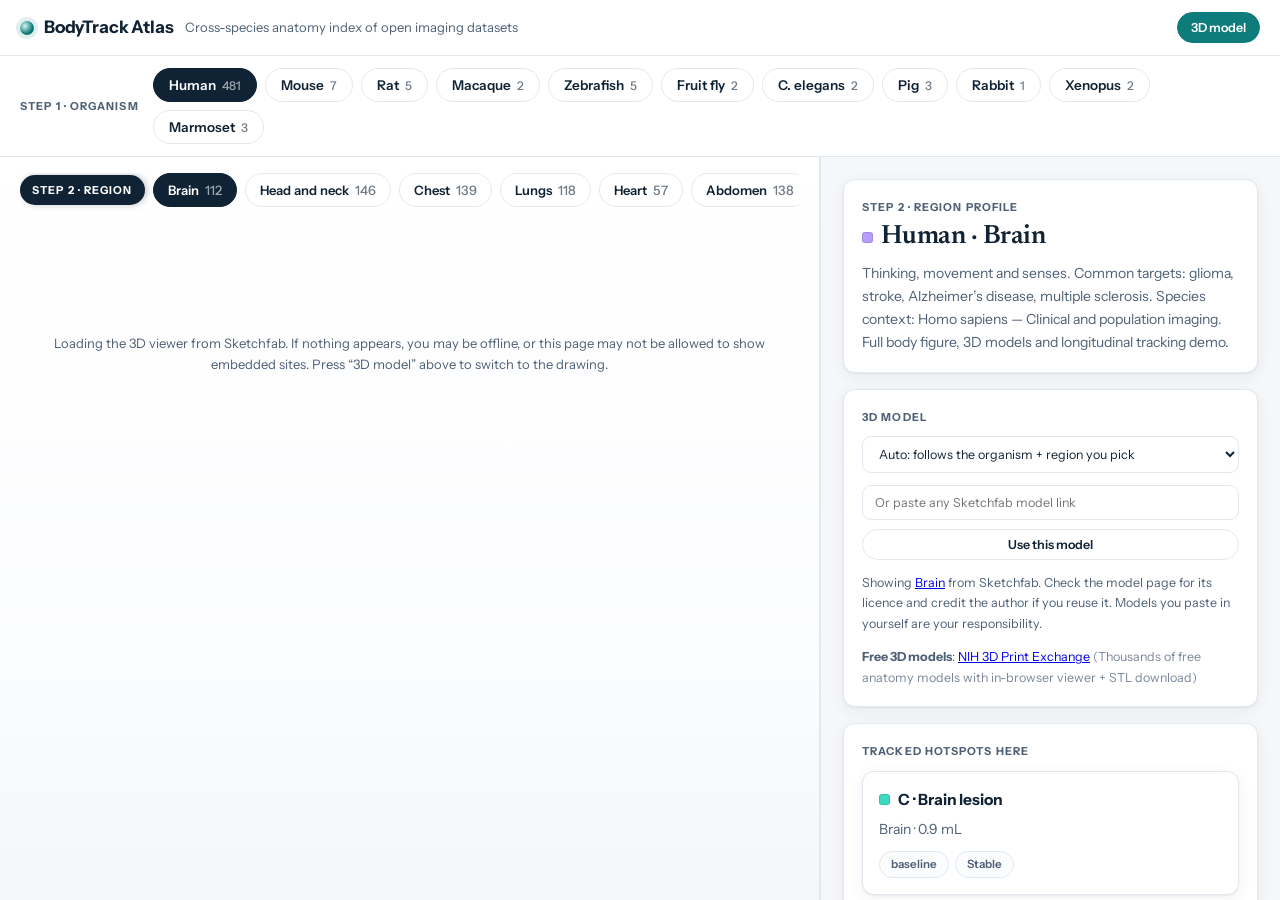
==== atlas.html @ eb25730d "All organisms+parts push: rabbit + xenopus (11 species), dedicated Skin region with 6 retagged sets" ====
<!DOCTYPE html>
<html lang="en">
<head>
<meta charset="utf-8">
<meta name="viewport" content="width=device-width, initial-scale=1, viewport-fit=cover">
<title>BodyTrack Atlas — Cross-species anatomy-linked index of open imaging datasets</title>
<link rel="preconnect" href="https://fonts.googleapis.com">
<link rel="preconnect" href="https://fonts.gstatic.com" crossorigin>
<link href="https://fonts.googleapis.com/css2?family=Instrument+Sans:wght@400;500;600;700&family=Newsreader:opsz,wght@6..72,500;6..72,600&display=swap" rel="stylesheet">
<style>
:root{--bg:#f6f7f9;--panel:#ffffff;--panel-2:#fbfcfe;--ink:#102334;--muted:#4d6076;--line:#e2e8f0;--line-soft:#eef2f7;--a:#0e7c7b;--a-dark:#0a5e5d;--amb:#b45309;--amb-bg:#fef3e6;--glass:rgba(255,255,255,.94);--shadow:0 1px 2px rgba(16,35,52,.06),0 4px 16px rgba(16,35,52,.06);--radius:12px;color-scheme:light;box-sizing:border-box}
*{box-sizing:border-box}html,body{height:100%}
body{margin:0;background:var(--bg);color:var(--ink);font:400 15px/1.65 "Instrument Sans",system-ui,-apple-system,sans-serif;-webkit-font-smoothing:antialiased;padding-top:env(safe-area-inset-top,0px);padding-bottom:env(safe-area-inset-bottom,0px)}
.app{height:100%;display:grid;grid-template-columns:minmax(0,1fr) 460px;grid-template-rows:auto auto minmax(0,1fr);grid-template-areas:"bar bar" "org org" "stage side"}
.orgbar{grid-area:org;display:flex;gap:14px;align-items:center;padding:12px 20px;background:var(--panel);border-bottom:1px solid var(--line);overflow-x:auto}
.orgLab{font-size:11px;font-weight:700;letter-spacing:.1em;text-transform:uppercase;color:var(--muted);white-space:nowrap}
.orgBtns{display:flex;gap:8px;flex-wrap:wrap}
.orgBtns button{font-size:13.5px;padding:8px 15px}
.orgBtns button i{font-style:normal;opacity:.6;margin-left:6px;font-weight:500;font-size:12px}
.orgBtns button[aria-pressed="true"]{background:#102334;color:#fff;border-color:#102334}
.bar{grid-area:bar;display:flex;align-items:center;gap:12px;padding:12px 20px;border-bottom:1px solid var(--line);background:var(--panel)}
.logo{display:flex;align-items:center;gap:10px;font-weight:700;font-size:1.08rem;letter-spacing:-.01em}
.orb{width:14px;height:14px;border-radius:50%;background:radial-gradient(circle at 35% 35%,#d8f5f0,var(--a) 60%,var(--a-dark));box-shadow:0 0 0 4px rgba(14,124,123,.12)}
.sub{color:var(--muted);font-size:13px}.sp{flex:1}
button,select,input,textarea{font:600 12.5px "Instrument Sans",sans-serif;color:var(--ink)}
button{border:1px solid var(--line);background:#fff;padding:7px 13px;border-radius:999px;cursor:pointer;box-shadow:none;transition:border-color .15s,background .15s,box-shadow .15s}
button:hover{border-color:var(--a);box-shadow:0 1px 4px rgba(14,124,123,.15)}button[aria-pressed="true"]{background:var(--a);color:#fff;border-color:var(--a)}
button:focus-visible,input:focus-visible,select:focus-visible,summary:focus-visible{outline:2px solid var(--a);outline-offset:2px}
.stage{grid-area:stage;position:relative;min-height:0;background:linear-gradient(180deg,#ffffff 0%,#fbfcfe 70%,#f4f6f9 100%);border-right:1px solid var(--line)}
#gl{position:absolute;inset:0;width:100%;height:100%;display:block;cursor:grab;touch-action:none}
.hud{position:absolute;z-index:2;left:20px;right:20px;display:flex;gap:8px;flex-wrap:wrap;align-items:center}
.top{top:16px;flex-wrap:nowrap;overflow-x:auto;padding-bottom:6px;scrollbar-width:thin;-webkit-overflow-scrolling:touch}.bot{bottom:14px;color:var(--muted);font-size:12px;pointer-events:none}
.hud button{background:var(--glass);backdrop-filter:blur(8px);color:var(--ink);border-color:var(--line);font-size:13px;padding:8px 14px;flex:0 0 auto}.hud button[aria-pressed="true"]{background:#102334;color:#fff;border-color:#102334}
.hud button i{font-style:normal;opacity:.6;margin-left:6px;font-weight:500}
.hudLab{align-self:center;font-size:11px;font-weight:700;letter-spacing:.1em;text-transform:uppercase;color:#fff;background:#102334;border-radius:999px;padding:6px 12px;white-space:nowrap;flex:0 0 auto;position:sticky;left:0;z-index:1;box-shadow:2px 0 6px rgba(16,35,52,.25)}
#hov{position:absolute;z-index:2;pointer-events:none;background:#102334;border:1px solid #102334;border-radius:8px;padding:4px 10px;font-weight:600;font-size:12px;display:none;color:#fff;box-shadow:var(--shadow)}
.side{grid-area:side;overflow:auto;border-left:1px solid var(--line);background:var(--bg);padding:22px;display:flex;flex-direction:column;gap:16px}
.card{background:var(--panel);border:1px solid var(--line);border-radius:var(--radius);padding:18px;box-shadow:var(--shadow)}
h2{margin:0;font-size:1.65rem;font-family:"Newsreader",Georgia,serif;font-weight:600;letter-spacing:-.02em;line-height:1.2}.card h3{margin:0 0 10px;font-size:11px;letter-spacing:.1em;text-transform:uppercase;color:var(--muted);font-weight:700}
#rd{margin:8px 0 0;color:var(--muted);font-size:14px;line-height:1.65}
.sw{display:inline-block;width:11px;height:11px;border-radius:3px;margin-right:8px;box-shadow:inset 0 0 0 1px rgba(0,0,0,.12)}
input[type=search],input[type=text],select,textarea{width:100%;background:#fff;border:1px solid var(--line);border-radius:9px;padding:9px 12px;font-weight:400;box-shadow:none}
input[type=search]:focus,input[type=text]:focus,select:focus,textarea:focus{border-color:var(--a)}
.ds{border:1px solid var(--line);border-radius:var(--radius);padding:16px;background:var(--panel);box-shadow:var(--shadow)}
.ds b{font-size:15.5px;letter-spacing:-.01em;line-height:1.4}.ds a{color:var(--a-dark);font-weight:600;font-size:13px;margin-left:8px;text-decoration:none;border-bottom:1px solid rgba(14,124,123,.3)}
.ds a:hover{border-bottom-color:var(--a-dark)}
.ds p{margin:6px 0 0;font-size:14px;color:var(--muted);line-height:1.6}
.tg{display:flex;gap:6px;flex-wrap:wrap;margin-top:10px}
.tg span{font-size:11.5px;font-weight:600;border:1px solid var(--line);background:var(--panel-2);border-radius:999px;padding:3px 11px;color:var(--muted)}
.tg span.me{border-color:var(--amb);color:var(--amb);background:var(--amb-bg)}
.empty{color:var(--muted);padding:10px 2px;font-size:13.5px}
details summary{cursor:pointer;font-weight:700;font-size:14.5px}
.f{display:grid;gap:9px;margin-top:12px}
.note{font-size:12.5px;color:var(--muted);line-height:1.65}
summary:hover{color:var(--a-dark)}.hh{margin:6px 0 0;font-size:12px;letter-spacing:.1em;text-transform:uppercase;color:var(--muted);font-weight:700}
.kp{bottom:84px}.kpi{background:var(--glass);backdrop-filter:blur(8px);border:1px solid var(--line);border-radius:11px;padding:9px 14px;min-width:104px;box-shadow:var(--shadow)}.kpi b{display:block;font-size:1.25rem;line-height:1.2;letter-spacing:-.02em;font-variant-numeric:tabular-nums}.kpi span{font-size:10px;color:var(--muted);text-transform:uppercase;letter-spacing:.07em;font-weight:600}
.tlb{position:absolute;z-index:2;left:20px;right:20px;bottom:16px;display:flex;gap:14px;align-items:center;background:var(--glass);backdrop-filter:blur(10px);border:1px solid var(--line);border-radius:14px;padding:12px 16px;box-shadow:var(--shadow)}
.tlb .sl{flex:1}.tlb input{width:100%;accent-color:var(--a)}.tlb b{min-width:190px;font-size:12.5px;font-weight:600;font-variant-numeric:tabular-nums}
.ev{position:relative;height:8px}.ev i{position:absolute;top:0;width:2px;height:8px;background:var(--amb);transform:translateX(-1px);border-radius:1px}
.alr{border-left:3px solid var(--amb);background:var(--amb-bg);border-radius:0 8px 8px 0;padding:8px 12px;margin:6px 0;font-size:13px;line-height:1.55}
@media(max-width:900px){html,body{height:auto}.kp{bottom:84px}.tlb b{min-width:90px}.app{height:auto;grid-template-columns:1fr;grid-template-rows:auto;grid-template-areas:"bar" "org" "stage" "side"}.stage{height:70vw;min-height:340px}.side{border-left:0}.orgbar{padding:10px 14px}}
#gl{cursor:default;touch-action:manipulation;inset:auto;left:0;top:116px;height:calc(100% - 196px)}
.kp{left:auto;top:116px;bottom:auto;flex-direction:column;width:124px}
@media(max-width:900px){.stage{height:auto;min-height:880px}.sub{display:none}.kp{left:16px;right:16px;top:auto;bottom:80px;flex-direction:row;width:auto}#gl{top:236px;height:calc(100% - 410px)}}
.b{fill:url(#sk);stroke:#8a5f4a;stroke-width:1.4;cursor:pointer;transition:filter .15s}.b.h{stroke:var(--c);stroke-width:2.5}.b.s{stroke:var(--c);stroke-width:3.2;filter:drop-shadow(0 2px 8px rgba(16,35,52,.25))}
.o{stroke:#102334;stroke-opacity:.28;stroke-width:1.1;cursor:pointer;transition:opacity .15s}.o.dim{opacity:.25}.o.h{stroke-opacity:.7}.o.s{stroke-opacity:.9;stroke-width:2;filter:drop-shadow(0 2px 6px rgba(16,35,52,.25))}
.noskin .b{fill-opacity:.08;stroke-opacity:.45}.hl{animation:pl 1.6s ease-in-out infinite;transform-box:fill-box;transform-origin:center}@keyframes pl{50%{transform:scale(1.3)}}
.bar{flex-wrap:wrap}.r{display:none}.back .r{display:inline}.back .f{display:none}#mu,#bn,#rb{display:none}.mus #mu,.bone #bn,.bone #rb{display:inline}.noorg #org{display:none}.noorg:not(.bone) #sp{display:none}
.mus .b,.bone .b{fill-opacity:.1;stroke-opacity:.5}.mus .hf,.bone .hf{opacity:.12}
.m{fill:url(#mg);stroke:#8a3a34;stroke-width:1;cursor:pointer}.e{fill:url(#bg);stroke:#9a9178;stroke-width:1;cursor:pointer}.e.l{fill:none;stroke:#cfc8b0}
.m.h,.e.h{stroke:var(--c)}.m.s,.e.s{stroke:var(--c);filter:drop-shadow(0 2px 6px rgba(16,35,52,.25))}
.app.is3d #gl,.app.is3d .kp,.app.is3d .tlb,.app.is3d #bTint,.app.is3d #bMus,.app.is3d #bBone,.app.is3d #bOrg,.app.is3d #bBack,.app.is3d #bPin{display:none}
#v3,#v3m{position:absolute;left:0;top:116px;width:100%;height:calc(100% - 130px);display:none}#v3{border:0;background:transparent}.v3m{color:var(--muted);text-align:center;padding:60px 30px;font-size:13px}.app.is3d #v3,.app.is3d #v3m{display:block}
@media(max-width:900px){#v3,#v3m{top:236px;height:calc(100% - 250px)}}
.wbWrap{position:fixed;inset:0;z-index:50;background:rgba(16,35,52,.45);display:none;align-items:center;justify-content:center;padding:20px}
.wbWrap.open{display:flex}
.wb{background:#fff;border:1px solid var(--line);border-radius:16px;max-width:760px;width:100%;max-height:88vh;overflow:auto;box-shadow:0 20px 60px rgba(16,35,52,.3)}
.wbHead{position:sticky;top:0;background:#fff;border-bottom:1px solid var(--line);padding:16px 20px;display:flex;gap:12px;align-items:flex-start}
.wbHead h2{font-size:1.3rem;margin:0;font-family:"Newsreader",Georgia,serif;letter-spacing:-.01em}
.wbBody{padding:18px 20px;display:grid;gap:14px}
.meta{width:100%;border-collapse:collapse;font-size:13px}
.meta th{text-align:left;color:var(--muted);font-weight:700;font-size:10.5px;text-transform:uppercase;letter-spacing:.08em;padding:6px 8px;border-bottom:1px solid var(--line-soft);width:130px;vertical-align:top}
.meta td{padding:6px 8px;border-bottom:1px solid var(--line-soft)}
.btnRow{display:flex;gap:8px;flex-wrap:wrap}
.btnSm{font-size:12.5px;padding:8px 14px;border-radius:999px}
.btnPrimary{background:var(--a);color:#fff;border-color:var(--a);font-weight:700}
.btnPrimary:hover{background:var(--a-dark);border-color:var(--a-dark);box-shadow:0 2px 8px rgba(14,124,123,.3)}
.pipe{background:var(--panel-2);border:1px solid var(--line);border-radius:10px;padding:12px 14px;font-size:13px;line-height:1.6}
.pipe ol{margin:6px 0 0;padding-left:18px}
#histCanvas{width:100%;height:120px;border:1px solid var(--line);border-radius:8px;background:#fff}
.statGrid{display:grid;grid-template-columns:repeat(4,1fr);gap:8px;margin-top:10px}
.statGrid .s{border:1px solid var(--line);border-radius:10px;padding:8px 10px;background:var(--panel-2)}
.statGrid .s b{display:block;font-size:1.1rem;letter-spacing:-.02em;font-variant-numeric:tabular-nums}
.statGrid .s span{font-size:10px;color:var(--muted);text-transform:uppercase;letter-spacing:.06em;font-weight:700}
#orgMsg{display:none;margin:0 20px;background:#fff;border:1px solid var(--line);border-radius:12px;padding:12px 14px;font-size:13px;box-shadow:var(--shadow);position:absolute;z-index:3;left:0;right:0;top:64px}
.nohuman #gl{display:none}
@media(max-width:600px){.statGrid{grid-template-columns:repeat(2,1fr)}}
</style>
</head>
<body>
<div class="app is3d">
 <header class="bar"><div class="logo"><span class="orb"></span>BodyTrack Atlas</div><span class="sub">Cross-species anatomy index of open imaging datasets</span><div class="sp"></div><button id="b3d" aria-pressed="true">3D model</button><button id="bPin" aria-pressed="true">Hotspots</button><button id="bTint" aria-pressed="true">Skin</button><button id="bMus" aria-pressed="false">Muscles</button><button id="bBone" aria-pressed="false">Skeleton</button><button id="bOrg" aria-pressed="true">Organs</button><button id="bBack" aria-pressed="false">Back view</button></header>
 <nav class="orgbar" aria-label="Choose organism"><span class="orgLab">Step 1 · Organism</span><div class="orgBtns" id="orgBtns" role="group" aria-label="Organisms"></div></nav>
 <section class="stage">
  <svg id="gl" viewBox="-10 0 420 880" preserveAspectRatio="xMidYMid meet" role="img" aria-label="Human body, front or back view, with skin, muscle, skeleton and organ layers. Click the head, chest, abdomen, pelvis, arms, legs or an organ to list its datasets. The buttons above offer the same choice."><defs><linearGradient id="sk" x1="0" x2="1"><stop offset="0" stop-color="#a97c63"/><stop offset=".5" stop-color="#d9b295"/><stop offset="1" stop-color="#a97c63"/></linearGradient><linearGradient id="mg" x1="0" x2="1"><stop offset="0" stop-color="#8f3a35"/><stop offset=".5" stop-color="#cf6c62"/><stop offset="1" stop-color="#8f3a35"/></linearGradient><linearGradient id="bg" x1="0" x2="1"><stop offset="0" stop-color="#bfb598"/><stop offset=".5" stop-color="#f4eedb"/><stop offset="1" stop-color="#bfb598"/></linearGradient></defs><g id="skin"><path class="b" data-k="legs" d="M136 452C130 520 138 590 148 646L195 646C197 590 200 520 199 482Z"/><path class="b" data-k="legs" d="M136 452C130 520 138 590 148 646L195 646C197 590 200 520 199 482Z" transform="translate(400 0) scale(-1 1)"/><path class="b" data-k="legs" d="M148 646C138 690 146 740 160 806L184 806C192 745 196 690 195 646Z"/><path class="b" data-k="legs" d="M148 646C138 690 146 740 160 806L184 806C192 745 196 690 195 646Z" transform="translate(400 0) scale(-1 1)"/><path class="b" data-k="legs" d="M158 806L185 806L189 834C197 848 192 858 178 860L142 860C136 850 150 838 156 830Z"/><path class="b" data-k="legs" d="M158 806L185 806L189 834C197 848 192 858 178 860L142 860C136 850 150 838 156 830Z" transform="translate(400 0) scale(-1 1)"/><path class="b" data-k="arms" d="M144 170C122 164 110 180 108 205C106 240 100 275 96 306L123 314C128 282 135 246 141 214Z"/><path class="b" data-k="arms" d="M144 170C122 164 110 180 108 205C106 240 100 275 96 306L123 314C128 282 135 246 141 214Z" transform="translate(400 0) scale(-1 1)"/><path class="b" data-k="arms" d="M96 306L123 314C125 350 127 388 130 424L104 428C96 388 93 346 96 306Z"/><path class="b" data-k="arms" d="M96 306L123 314C125 350 127 388 130 424L104 428C96 388 93 346 96 306Z" transform="translate(400 0) scale(-1 1)"/><path class="b" data-k="arms" d="M104 428L130 424C136 452 136 474 128 494L110 498C98 478 98 452 104 428Z"/><path class="b" data-k="arms" d="M104 428L130 424C136 452 136 474 128 494L110 498C98 478 98 452 104 428Z" transform="translate(400 0) scale(-1 1)"/><path class="b" data-k="chest" d="M142 166Q200 150 258 166C274 200 270 252 262 292Q258 318 254 336L146 336Q142 318 138 292C130 252 126 200 142 166Z"/><path class="b" data-k="abdomen" d="M146 336Q152 366 150 396L250 396Q248 366 254 336Z"/><path class="b" data-k="pelvis" d="M150 396L250 396C270 418 268 452 258 470L200 492L142 470C132 452 130 418 150 396Z"/><path class="b" data-k="head" d="M185 108L185 152Q172 160 140 168L260 168Q228 160 215 152L215 108Z"/><path class="b" data-k="head" d="M200 18C228 18 240 44 240 70C240 100 224 122 200 122C176 122 160 100 160 70C160 44 172 18 200 18Z"/><path class="b" data-k="head" d="M161 68C150 64 148 90 162 96Z"/><path class="b" data-k="head" d="M161 68C150 64 148 90 162 96Z" transform="translate(400 0) scale(-1 1)"/></g><g class="hf" pointer-events="none"><path class="f" fill="#3a2a22" d="M160 64C156 30 176 12 200 12C224 12 244 30 240 64C232 44 218 36 200 36C182 36 168 44 160 64Z"/><path class="r" fill="#3a2a22" d="M160 64C156 30 176 12 200 12C224 12 244 30 240 64C240 90 226 102 200 102C174 102 160 90 160 64Z"/><g class="f" stroke="#4a3426" fill="none" stroke-width="2" stroke-linecap="round"><ellipse cx="186" cy="86" rx="5" ry="2.5" fill="#3a2a22"/><ellipse cx="214" cy="86" rx="5" ry="2.5" fill="#3a2a22"/><path d="M200 90V102M193 104Q200 108 207 104M188 114Q200 119 212 114"/><circle cx="200" cy="414" r="2.5"/></g></g><g pointer-events="none" fill="none" stroke="#6b4a38" stroke-width="1.4" stroke-linecap="round"><path d="M112 476L111 495M118 478L118 497M124 476L125 494"/><path d="M112 476L111 495M118 478L118 497M124 476L125 494" transform="translate(400 0) scale(-1 1)"/></g><g id="mu"><path class="m" data-k="arms" d="M144 170C124 164 110 178 108 206C118 214 130 206 140 190Z"/><path class="m" data-k="arms" d="M144 170C124 164 110 178 108 206C118 214 130 206 140 190Z" transform="translate(400 0) scale(-1 1)"/><path class="m" data-k="arms" d="M138 204C122 208 112 248 104 292L122 298C130 262 136 232 138 204Z"/><path class="m" data-k="arms" d="M138 204C122 208 112 248 104 292L122 298C130 262 136 232 138 204Z" transform="translate(400 0) scale(-1 1)"/><path class="m" data-k="arms" d="M100 314C98 350 104 390 110 418L124 420C126 388 126 350 122 318Z"/><path class="m" data-k="arms" d="M100 314C98 350 104 390 110 418L124 420C126 388 126 350 122 318Z" transform="translate(400 0) scale(-1 1)"/><g class="f"><path class="m" data-k="chest" d="M200 176C176 170 150 176 142 200C146 226 176 236 200 230Z"/><path class="m" data-k="chest" d="M200 176C176 170 150 176 142 200C146 226 176 236 200 230Z" transform="translate(400 0) scale(-1 1)"/><path class="m" data-k="abdomen" d="M189 300h10v22h-10zM189 326h10v22h-10zM189 352h10v22h-10zM189 378h10v18h-10z"/><path class="m" data-k="abdomen" d="M189 300h10v22h-10zM189 326h10v22h-10zM189 352h10v22h-10zM189 378h10v18h-10z" transform="translate(400 0) scale(-1 1)"/><path class="m" data-k="abdomen" d="M148 296C144 330 148 372 154 394L184 394C186 360 186 330 184 300Z"/><path class="m" data-k="abdomen" d="M148 296C144 330 148 372 154 394L184 394C186 360 186 330 184 300Z" transform="translate(400 0) scale(-1 1)"/><path class="m" data-k="legs" d="M142 470C138 530 144 590 152 636L188 636C190 590 194 530 194 494Z"/><path class="m" data-k="legs" d="M142 470C138 530 144 590 152 636L188 636C190 590 194 530 194 494Z" transform="translate(400 0) scale(-1 1)"/><path class="m" data-k="legs" d="M152 656C148 700 154 760 164 800L180 800C188 760 192 700 190 656Z"/><path class="m" data-k="legs" d="M152 656C148 700 154 760 164 800L180 800C188 760 192 700 190 656Z" transform="translate(400 0) scale(-1 1)"/><path class="m" data-k="head" d="M186 112L180 150L194 164L196 130Z"/><path class="m" data-k="head" d="M186 112L180 150L194 164L196 130Z" transform="translate(400 0) scale(-1 1)"/></g><g class="r"><path class="m" data-k="chest" d="M200 130C186 150 160 164 144 172C150 200 172 240 200 262C228 240 250 200 256 172C240 164 214 150 200 130Z"/><path class="m" data-k="chest" d="M144 212C140 260 150 316 180 360L200 360L200 266C172 254 154 236 144 212Z"/><path class="m" data-k="chest" d="M144 212C140 260 150 316 180 360L200 360L200 266C172 254 154 236 144 212Z" transform="translate(400 0) scale(-1 1)"/><path class="m" data-k="pelvis" d="M200 420C180 410 150 416 142 440C142 470 170 488 200 480Z"/><path class="m" data-k="pelvis" d="M200 420C180 410 150 416 142 440C142 470 170 488 200 480Z" transform="translate(400 0) scale(-1 1)"/><path class="m" data-k="legs" d="M142 470C138 530 144 590 152 636L188 636C190 590 194 530 194 494Z"/><path class="m" data-k="legs" d="M142 470C138 530 144 590 152 636L188 636C190 590 194 530 194 494Z" transform="translate(400 0) scale(-1 1)"/><path class="m" data-k="legs" d="M150 656C140 700 148 750 160 790L184 790C194 750 196 700 192 656Z"/><path class="m" data-k="legs" d="M150 656C140 700 148 750 160 790L184 790C194 750 196 700 192 656Z" transform="translate(400 0) scale(-1 1)"/></g></g><g id="bn"><path class="e" data-k="head" d="M170 64C168 36 184 28 200 28C216 28 232 36 230 64C230 80 224 94 214 104L186 104C176 94 170 80 170 64Z"/><g class="f" pointer-events="none"><circle cx="188" cy="80" r="5" fill="#2b2b2b"/><circle cx="212" cy="80" r="5" fill="#2b2b2b"/><path d="M200 86l-3 9h6zM190 100h20" fill="#2b2b2b" stroke="#2b2b2b"/></g><path class="e" data-k="pelvis" d="M200 398C176 392 146 398 138 424C140 446 156 452 170 450C176 440 186 430 200 428Z"/><path class="e" data-k="pelvis" d="M200 398C176 392 146 398 138 424C140 446 156 452 170 450C176 440 186 430 200 428Z" transform="translate(400 0) scale(-1 1)"/><path class="e l" data-k="arms" d="M129 182L108 306" style="stroke-width:9"/><path class="e l" data-k="arms" d="M129 182L108 306" style="stroke-width:9" transform="translate(400 0) scale(-1 1)"/><path class="e l" data-k="arms" d="M108 314L117 424" style="stroke-width:8"/><path class="e l" data-k="arms" d="M108 314L117 424" style="stroke-width:8" transform="translate(400 0) scale(-1 1)"/><path class="e l" data-k="arms" d="M112 432L109 492M118 432L118 496M124 430L127 494" style="stroke-width:3"/><path class="e l" data-k="arms" d="M112 432L109 492M118 432L118 496M124 430L127 494" style="stroke-width:3" transform="translate(400 0) scale(-1 1)"/><path class="e l" data-k="legs" d="M162 470L171 648" style="stroke-width:12"/><path class="e l" data-k="legs" d="M162 470L171 648" style="stroke-width:12" transform="translate(400 0) scale(-1 1)"/><path class="e l" data-k="legs" d="M171 654L172 806" style="stroke-width:9"/><path class="e l" data-k="legs" d="M171 654L172 806" style="stroke-width:9" transform="translate(400 0) scale(-1 1)"/><path class="e l" data-k="legs" d="M160 812L158 852M170 812L170 856M180 812L184 850" style="stroke-width:4"/><path class="e l" data-k="legs" d="M160 812L158 852M170 812L170 856M180 812L184 850" style="stroke-width:4" transform="translate(400 0) scale(-1 1)"/><g class="r"><path class="e" data-k="chest" d="M150 186L184 192L178 236L152 216Z"/><path class="e" data-k="chest" d="M150 186L184 192L178 236L152 216Z" transform="translate(400 0) scale(-1 1)"/></g></g><g id="sp"><rect x="193" y="158" width="14" height="10" rx="4" class="o" data-k="spine" fill="#e8e2d0"/><rect x="193" y="170" width="14" height="10" rx="4" class="o" data-k="spine" fill="#e8e2d0"/><rect x="193" y="183" width="14" height="10" rx="4" class="o" data-k="spine" fill="#e8e2d0"/><rect x="193" y="195" width="14" height="10" rx="4" class="o" data-k="spine" fill="#e8e2d0"/><rect x="193" y="208" width="14" height="10" rx="4" class="o" data-k="spine" fill="#e8e2d0"/><rect x="193" y="220" width="14" height="10" rx="4" class="o" data-k="spine" fill="#e8e2d0"/><rect x="193" y="233" width="14" height="10" rx="4" class="o" data-k="spine" fill="#e8e2d0"/><rect x="193" y="245" width="14" height="10" rx="4" class="o" data-k="spine" fill="#e8e2d0"/><rect x="193" y="258" width="14" height="10" rx="4" class="o" data-k="spine" fill="#e8e2d0"/><rect x="193" y="270" width="14" height="10" rx="4" class="o" data-k="spine" fill="#e8e2d0"/><rect x="193" y="283" width="14" height="10" rx="4" class="o" data-k="spine" fill="#e8e2d0"/><rect x="193" y="295" width="14" height="10" rx="4" class="o" data-k="spine" fill="#e8e2d0"/><rect x="193" y="308" width="14" height="10" rx="4" class="o" data-k="spine" fill="#e8e2d0"/><rect x="193" y="320" width="14" height="10" rx="4" class="o" data-k="spine" fill="#e8e2d0"/><rect x="193" y="333" width="14" height="10" rx="4" class="o" data-k="spine" fill="#e8e2d0"/><rect x="193" y="345" width="14" height="10" rx="4" class="o" data-k="spine" fill="#e8e2d0"/><rect x="193" y="358" width="14" height="10" rx="4" class="o" data-k="spine" fill="#e8e2d0"/><rect x="193" y="370" width="14" height="10" rx="4" class="o" data-k="spine" fill="#e8e2d0"/><rect x="193" y="383" width="14" height="10" rx="4" class="o" data-k="spine" fill="#e8e2d0"/><rect x="193" y="395" width="14" height="10" rx="4" class="o" data-k="spine" fill="#e8e2d0"/><rect x="193" y="408" width="14" height="10" rx="4" class="o" data-k="spine" fill="#e8e2d0"/><rect x="193" y="420" width="14" height="10" rx="4" class="o" data-k="spine" fill="#e8e2d0"/><rect x="193" y="433" width="14" height="10" rx="4" class="o" data-k="spine" fill="#e8e2d0"/><rect x="193" y="445" width="14" height="10" rx="4" class="o" data-k="spine" fill="#e8e2d0"/><rect x="194" y="110" width="12" height="9" rx="4" class="o" data-k="spine" fill="#e8e2d0"/><rect x="194" y="121" width="12" height="9" rx="4" class="o" data-k="spine" fill="#e8e2d0"/><rect x="194" y="132" width="12" height="9" rx="4" class="o" data-k="spine" fill="#e8e2d0"/><rect x="194" y="143" width="12" height="9" rx="4" class="o" data-k="spine" fill="#e8e2d0"/></g><g id="org"><path class="o" data-k="brain" d="M200 30C176 28 170 50 175 64C190 70 210 70 225 64C230 50 224 28 200 30Z" fill="#b79cff"/><path class="o" data-k="lungs" d="M195 188C172 184 148 204 146 254C145 288 168 300 193 292Z" fill="#6ec6ff"/><path class="o" data-k="lungs" d="M195 188C172 184 148 204 146 254C145 288 168 300 193 292Z" fill="#6ec6ff" transform="translate(400 0) scale(-1 1)"/><path class="o" data-k="heart" d="M216 232C200 222 186 242 200 266L216 294L234 266C244 242 230 224 216 232Z" fill="#ff7a8a"/><path class="o" data-k="liver" d="M148 306C170 298 206 304 216 312C214 336 190 354 160 348C148 338 144 320 148 306Z" fill="#e0a15c"/><path class="o" data-k="stomach" d="M222 304C250 298 258 330 242 350C228 360 214 346 218 330Z" fill="#ffcf6b"/><path class="o" data-k="kidneys" d="M164 358C152 360 150 384 162 392C172 390 174 366 164 358Z" fill="#7bd88f"/><path class="o" data-k="kidneys" d="M164 358C152 360 150 384 162 392C172 390 174 366 164 358Z" fill="#7bd88f" transform="translate(400 0) scale(-1 1)"/><path class="o" data-k="intestines" d="M160 388Q200 374 240 388Q254 424 230 446Q200 458 170 446Q146 424 160 388Z" fill="#f4a6c6"/><circle class="o" data-k="joints" cx="130" cy="176" r="9" fill="#cfd8e3"/><circle class="o" data-k="joints" cx="270" cy="176" r="9" fill="#cfd8e3"/><circle class="o" data-k="joints" cx="114" cy="310" r="7" fill="#cfd8e3"/><circle class="o" data-k="joints" cx="286" cy="310" r="7" fill="#cfd8e3"/><circle class="o" data-k="joints" cx="162" cy="468" r="9" fill="#cfd8e3"/><circle class="o" data-k="joints" cx="238" cy="468" r="9" fill="#cfd8e3"/><circle class="o" data-k="joints" cx="171" cy="650" r="10" fill="#cfd8e3"/><circle class="o" data-k="joints" cx="229" cy="650" r="10" fill="#cfd8e3"/><circle class="o" data-k="joints" cx="171" cy="808" r="6" fill="#cfd8e3"/><circle class="o" data-k="joints" cx="229" cy="808" r="6" fill="#cfd8e3"/></g><g id="rb"><path class="e l" data-k="chest" d="M198 196 C172 190 152 200 150 226" style="stroke-width:3.2"/><path class="e l" data-k="chest" d="M198 196 C172 190 152 200 150 226" style="stroke-width:3.2" transform="translate(400 0) scale(-1 1)"/><path class="e l" data-k="chest" d="M198 210 C172 204 152 214 150 240" style="stroke-width:3.2"/><path class="e l" data-k="chest" d="M198 210 C172 204 152 214 150 240" style="stroke-width:3.2" transform="translate(400 0) scale(-1 1)"/><path class="e l" data-k="chest" d="M198 224 C172 218 152 228 150 254" style="stroke-width:3.2"/><path class="e l" data-k="chest" d="M198 224 C172 218 152 228 150 254" style="stroke-width:3.2" transform="translate(400 0) scale(-1 1)"/><path class="e l" data-k="chest" d="M198 238 C172 232 152 242 150 268" style="stroke-width:3.2"/><path class="e l" data-k="chest" d="M198 238 C172 232 152 242 150 268" style="stroke-width:3.2" transform="translate(400 0) scale(-1 1)"/><path class="e l" data-k="chest" d="M198 252 C172 246 152 256 150 282" style="stroke-width:3.2"/><path class="e l" data-k="chest" d="M198 252 C172 246 152 256 150 282" style="stroke-width:3.2" transform="translate(400 0) scale(-1 1)"/><path class="e l" data-k="chest" d="M198 266 C172 260 152 270 150 296" style="stroke-width:3.2"/><path class="e l" data-k="chest" d="M198 266 C172 260 152 270 150 296" style="stroke-width:3.2" transform="translate(400 0) scale(-1 1)"/><path class="e l" data-k="chest" d="M198 280 C172 274 152 284 150 310" style="stroke-width:3.2"/><path class="e l" data-k="chest" d="M198 280 C172 274 152 284 150 310" style="stroke-width:3.2" transform="translate(400 0) scale(-1 1)"/><path class="e" data-k="chest" d="M196 178h8v62h-8z"/><path class="e l" data-k="chest" d="M200 176Q172 168 146 176" style="stroke-width:5"/><path class="e l" data-k="chest" d="M200 176Q172 168 146 176" style="stroke-width:5" transform="translate(400 0) scale(-1 1)"/></g><g id="pins"></g></svg>
   <div class="hud top" id="chips" role="group" aria-label="Body parts"></div>
   <div id="orgMsg" role="status"></div>
  <div id="v3m" class="v3m">Loading the 3D viewer from Sketchfab. If nothing appears, you may be offline, or this page may not be allowed to show embedded sites. Press “3D model” above to switch to the drawing.</div><iframe id="v3" title="Interactive 3D anatomy model" allow="autoplay; fullscreen; xr-spatial-tracking" allowfullscreen referrerpolicy="no-referrer"></iframe>
  <div id="hov"></div>
  <div class="hud kp" id="kp"></div>
  <div class="tlb"><button id="pl" aria-pressed="false">Play</button><div class="sl"><input type="range" id="tm" min="0" max="5" value="0" aria-label="Follow-up scan"><div class="ev" id="ev"></div></div><b id="tmL"></b></div>
 </section>
 <aside class="side">
   <div class="card"><div style="font-size:11px;letter-spacing:.1em;text-transform:uppercase;color:var(--muted);font-weight:700;margin-bottom:6px">Step 2 · Region profile</div><h2 id="rn"></h2><p id="rd"></p></div>
  <div class="card" id="mc"><h3>3D model</h3><select id="mSel" aria-label="3D model"><option value="auto">Auto: follows the body part you pick</option><option value="mus">Muscles</option><option value="skel">Skeleton</option><option value="brain">Brain</option><option value="head">Head</option><option value="chest">Chest ribcage</option><option value="lungs">Lungs</option><option value="heart">Heart</option><option value="abdomen">Abdomen and digestive system</option><option value="liver">Liver</option><option value="stomach">Pancreas and spleen</option><option value="kidneys">Kidney</option><option value="intestines">Intestines</option><option value="spine">Spine</option><option value="joints">Knee joint</option><option value="pelvis">Pelvis</option><option value="arms">Arm</option><option value="legs">Leg bones</option></select>
   <div class="f"><input type="text" id="mU" placeholder="Or paste any Sketchfab model link" aria-label="Sketchfab model link"><button id="mB">Use this model</button></div><p class="note" id="mT"></p><div id="orgView"></div></div>
  <div class="card"><h3>Tracked hotspots here</h3><div id="hs" style="display:flex;flex-direction:column;gap:8px"></div></div>
  <div class="card"><h3>Alerts for this scan</h3><div id="al"></div></div>
   <h3 class="hh">Datasets for this body part</h3>
   <div class="card" id="db"><h3>Step 3 · Datasets — analyse in place</h3><div id="stats"><div class="empty">Loading collection stats…</div></div><div class="btnRow" style="margin-top:10px"><button class="btnSm" id="expCsv">Export CSV</button><button class="btnSm" id="expJson">Export JSON</button></div><p class="note" style="margin:8px 0 0">Every entry below has a verified source link plus an <b>Analyse</b> panel: mirrors, viewer handoff, suggested pipeline, citation, and a built-in image/CSV analyser that runs fully in your browser.</p></div>
   <input type="search" id="q" placeholder="Filter by name, modality or condition" aria-label="Filter datasets">
  <div id="dl" style="display:flex;flex-direction:column;gap:10px" aria-live="polite"></div>
  <details class="card"><summary>Add your own dataset</summary>
   <div class="f">
    <input type="text" id="aN" placeholder="Dataset name" aria-label="Dataset name">
    <input type="text" id="aM" placeholder="Modality, e.g. MRI T1, CT, fMRI" aria-label="Modality">
    <input type="text" id="aU" placeholder="Link (optional)" aria-label="Link">
    <textarea id="aT" rows="2" placeholder="Notes: condition, size, format, licence" aria-label="Notes"></textarea>
    <select id="aR" aria-label="Region"></select>
    <button id="aB">Add to this region</button>
    <span class="note" id="aS"></span>
   </div>
  </details>
   <p class="note">The built-in list names well-known public datasets as starting points. Always check each source for current access terms and licence. Entries you add are saved in this browser.</p>
  </aside>
 </div>
 <div class="wbWrap" id="wbWrap" role="dialog" aria-modal="true" aria-label="Dataset workbench"><div class="wb"><div class="wbHead"><div style="flex:1"><div style="font-size:10.5px;letter-spacing:.1em;text-transform:uppercase;color:var(--muted);font-weight:700">Dataset workbench · analyse in place</div><h2 id="wbTitle"></h2></div><button id="wbClose" aria-label="Close">Close</button></div><div class="wbBody" id="wbBody"></div></div></div>

<script>
(function(){
const $=id=>document.getElementById(id);
const REG={
 all:{n:'Whole body',d:'Every dataset in the list, including whole-body collections.'},
 brain:{n:'Brain',c:0xb79cff,d:'Thinking, movement and senses. Common targets: glioma, stroke, Alzheimer’s disease, multiple sclerosis.'},
 lungs:{n:'Lungs',c:0x6ec6ff,d:'Breathing. Common targets: lung nodules and cancer, pneumonia, COVID-19, emphysema.'},
 heart:{n:'Heart',c:0xff7a8a,d:'Pumps blood. Common targets: cardiomyopathy, damage after a heart attack, pumping function.'},
 liver:{n:'Liver',c:0xe0a15c,d:'Filters blood and makes bile. Common targets: liver tumours, cirrhosis, fatty liver.'},
 stomach:{n:'Stomach and pancreas',c:0xffcf6b,d:'Digestion and blood sugar control. Common targets: pancreatic cancer, stomach disease.'},
 kidneys:{n:'Kidneys',c:0x7bd88f,d:'Filter waste from blood. Common targets: kidney tumours, cysts, chronic kidney disease.'},
 intestines:{n:'Intestines',c:0xf4a6c6,d:'Absorb nutrients. Common targets: colon polyps and cancer, Crohn’s disease.'},
 spine:{n:'Spine',c:0xe8e2d0,d:'Protects the spinal cord. Common targets: fractures, vertebra labelling, degenerative disease.'},
 joints:{n:'Joints and limbs',c:0xcfd8e3,d:'Knees, hips and shoulders. Common targets: osteoarthritis, fractures, ligament injuries.'},
 head:{n:'Head and neck',c:0xc9b8ff,k:['brain'],d:'Skull, face and neck, with the brain inside. Common targets: head injury, tumours, stroke, skull fractures.'},
 chest:{n:'Chest',c:0x8fd3ff,k:['lungs','heart'],d:'Ribcage with the lungs and heart. Common targets: pneumonia, lung nodules, heart size, rib fractures.'},
 abdomen:{n:'Abdomen',c:0xf2c27a,k:['liver','stomach','kidneys','intestines'],d:'Digestive and filtering organs. Common targets: liver, pancreas, kidney and bowel disease.'},
 pelvis:{n:'Pelvis and hips',c:0xd8a0e8,d:'Pelvic bones, hips and bladder. Common targets: hip fractures, osteoarthritis, pelvic tumours.'},
 arms:{n:'Arms and hands',c:0xffb38a,d:'Shoulders to fingertips. Common targets: wrist and elbow fractures, bone age, arthritis.'},
  legs:{n:'Legs and feet',c:0x9fe0b0,d:'Thighs to toes. Common targets: knee osteoarthritis, ligament tears, stress fractures.'},
  embryo:{n:'Embryo and development',c:0xa8d8b9,d:'Developmental stages and whole-embryo imaging. Common targets: morphogenesis, phenotyping, gene expression.'},
  eye:{n:'Eye',c:0x7dd3fc,d:'Vision. Common targets: glaucoma, diabetic retinopathy, cataract, vessel segmentation.'},
  breast:{n:'Breast',c:0xf9a8d4,d:'Mammography, ultrasound and MRI. Common targets: masses, calcifications, density.'},
  skin:{n:'Skin',c:0xfbbf24,d:'Surface imaging. Common targets: melanoma, lesions, rashes, segmentation.'}};
const ORGANISMS={
 human:{n:'Human',sci:'Homo sapiens',regions:['brain','head','chest','lungs','heart','abdomen','liver','stomach','kidneys','intestines','spine','pelvis','arms','legs','joints','eye','breast','skin'],d:'Clinical and population imaging. Full body figure, 3D models and longitudinal tracking demo.'},
 mouse:{n:'Mouse',sci:'Mus musculus',regions:['brain','heart','lungs','liver','kidneys','intestines','stomach','spine','embryo','joints'],d:'Premier mammalian model. Whole-body CT/MRI with multi-organ labels plus Allen atlases and phenotyping.'},
 rat:{n:'Rat',sci:'Rattus norvegicus',regions:['brain','heart'],d:'Physiology and neuroscience model. Waxholm Space reference atlases plus cardiac DT-MRI.'},
 macaque:{n:'Macaque',sci:'Macaca mulatta',regions:['brain','heart','lungs'],d:'Translational primate model. PRIME-DE connectome resource and D99/NMT templates.'},
 zebrafish:{n:'Zebrafish',sci:'Danio rerio',regions:['brain','heart','spine','embryo'],d:'Transparent vertebrate for development and whole-brain activity. mapZebrain and ZFIN resources.'},
 fly:{n:'Fruit fly',sci:'Drosophila melanogaster',regions:['brain','heart','intestines','embryo'],d:'Circuit neuroscience workhorse. FlyLight lines and Virtual Fly Brain connectomics.'},
 worm:{n:'C. elegans',sci:'Caenorhabditis elegans',regions:['brain','intestines','embryo'],d:'302-neuron model with fully mapped lineage. WormAtlas anatomy and OpenWorm simulations.'},
 pig:{n:'Pig',sci:'Sus scrofa domestica',regions:['brain','heart'],d:'Translational model for neurodevelopment and cardiology. Free UIUC MRI brain atlases plus porcine cardiac CT/MRI.'},
 rabbit:{n:'Rabbit',sci:'Oryctolagus cuniculus',regions:['brain'],d:'Bridge species for neuroscience with human-like white matter. RBT 1.0 multimodal stereotaxic atlas.'},
 xenopus:{n:'Xenopus',sci:'Xenopus laevis / tropicalis',regions:['embryo','brain','heart','kidneys'],d:'Aquatic frog model for embryology and organogenesis. Xenbase anatomy hub with organ atlases and developmental movies.'},
 marmoset:{n:'Marmoset',sci:'Callithrix jacchus',regions:['brain'],d:'Small New World primate bridging rodent and human neuroscience. Brain/MINDS reference atlases, connectivity and ECoG.'}};
const ALL=['all'],X=(n,u,mod,c,f,a,r,t,o)=>({n,u,mod,c,f,a,r,t,o:o||['human']});
// Edit this list to add datasets. r = body parts it applies to ('all' = every part).
const D=[
 X('BraTS','https://www.med.upenn.edu/cbica/brats/','MRI T1, T1ce, T2, FLAIR','Glioma','NIfTI','Registration',['brain'],'Expert tumour labels, skull-stripped, many hospitals.'),
 X('Medical Segmentation Decathlon','https://medicaldecathlon.com/','CT and MRI','Ten tasks: brain, heart, liver, lung, pancreas, colon and more','NIfTI','Free download',['brain','heart','liver','lungs','stomach','intestines'],'Ten segmentation tasks in a common format.'),
 X('ADNI','https://adni.loni.usc.edu/','MRI, PET','Alzheimer’s disease','DICOM, NIfTI','Application required',['brain'],'Long follow-up scans, ideal for progression tracking.'),
 X('OASIS','https://www.oasis-brains.org/','MRI, PET','Ageing, Alzheimer’s disease','NIfTI','Registration',['brain'],'Healthy and demented adults with clinical scores.'),
 X('IXI','https://brain-development.org/ixi-dataset/','MRI T1, T2, MRA, DTI','Healthy adults','NIfTI','Free download',['brain'],'About 600 healthy brains from three scanners.'),
 X('Human Connectome Project','https://www.humanconnectome.org/','MRI, fMRI, diffusion','Healthy connectivity','NIfTI','Registration',['brain'],'High-resolution scans for brain networks.'),
 X('ATLAS stroke lesions','https://fcon_1000.projects.nitrc.org/indi/retro/atlas.html','MRI T1','Stroke','NIfTI','Free download',['brain'],'T1 scans with traced lesion masks.'),
 X('ISLES challenge','https://www.isles-challenge.org/','MRI (DWI, ADC, FLAIR)','Ischaemic stroke','NIfTI','Challenge registration',['brain'],'Benchmark for stroke lesion segmentation.'),
 X('LIDC-IDRI','https://www.cancerimagingarchive.net/collection/lidc-idri/','CT','Lung nodules','DICOM','Free download',['lungs'],'Chest CT with nodule annotations from several radiologists.'),
 X('LUNA16','https://luna16.grand-challenge.org/','CT','Lung nodule detection','MetaImage','Challenge registration',['lungs'],'Curated subset of LIDC-IDRI for detection benchmarks.'),
 X('NIH ChestX-ray14','https://nihcc.app.box.com/v/ChestXray-NIHCC','Chest X-ray','14 chest conditions','PNG','Free download',['lungs','heart','spine'],'Over 100,000 frontal X-rays with text-mined labels.'),
 X('CheXpert','https://stanfordmlgroup.github.io/competitions/chexpert/','Chest X-ray','Common chest conditions','JPEG','Registration',['lungs','heart'],'Large labelled set with uncertainty labels.'),
 X('MIMIC-CXR','https://physionet.org/content/mimic-cxr/','Chest X-ray, reports','Chest conditions','DICOM, JPEG','Credentialed access',['lungs','heart'],'X-rays linked to radiology reports.'),
 X('ACDC','https://www.creatis.insa-lyon.fr/Challenge/acdc/','Cardiac MRI','Cardiomyopathy, infarction','NIfTI','Free download',['heart'],'Heart chamber segmentation across disease groups.'),
 X('M&Ms','https://www.ub.edu/mnms/','Cardiac MRI','Heart disease, multi-vendor','NIfTI','Free download',['heart'],'Tests how well models work across scanner brands.'),
 X('MM-WHS','https://zmiclab.github.io/ZhangLab/MMWHS/','CT, MRI','Whole-heart anatomy','NIfTI','Registration',['heart'],'Whole-heart segmentation benchmark.'),
 X('LiTS','https://competitions.codalab.org/competitions/17094','CT','Liver tumours','NIfTI','Challenge registration',['liver'],'Liver and tumour segmentation from many centres.'),
 X('CHAOS','https://chaos.grand-challenge.org/','CT, MRI','Healthy abdominal organs','DICOM','Free download',['liver','kidneys','stomach'],'Liver, kidneys and spleen on CT and MRI.'),
 X('KiTS','https://kits-challenge.org/','CT','Kidney tumours and cysts','NIfTI','Free download',['kidneys'],'Kidney, tumour and cyst segmentation.'),
 X('NIH Pancreas-CT','https://www.cancerimagingarchive.net/collection/pancreas-ct/','CT','Pancreas','DICOM','Free download',['stomach'],'Contrast CT with pancreas outlines.'),
 X('CT Colonography','https://www.cancerimagingarchive.net/collection/ct-colonography/','CT','Colon polyps','DICOM','Free download',['intestines'],'Screening scans for polyp detection.'),
 X('VerSe','https://github.com/anjany/verse','CT','Vertebra labelling and segmentation','NIfTI','Free download',['spine'],'Labelled vertebrae across scanners and conditions.'),
 X('RSNA cervical spine fractures','https://www.kaggle.com/competitions/rsna-2022-cervical-spine-fracture-detection','CT','Neck vertebra fractures','DICOM','Kaggle account',['spine'],'Fracture detection with expert annotations.'),
 X('MURA','https://stanfordmlgroup.github.io/competitions/mura/','X-ray','Bone and joint abnormalities','PNG','Registration',['joints'],'Upper-limb radiographs labelled normal or abnormal.'),
 X('Osteoarthritis Initiative','https://nda.nih.gov/oai/','MRI, X-ray','Knee osteoarthritis','DICOM','Application required',['joints'],'Long-term knee study with imaging and clinical data.'),
 X('fastMRI','https://fastmri.med.nyu.edu/','MRI raw data','Knee and brain scans','HDF5','Registration',['joints','brain'],'Raw scanner data for faster MRI reconstruction.'),
 X('BTCV multi-organ','https://www.synapse.org/Synapse:syn3193805','CT','13 abdominal organs','NIfTI','Registration',['liver','kidneys','stomach','intestines'],'Multi-organ abdominal segmentation.'),
 X('AMOS','https://amos22.grand-challenge.org/','CT, MRI','15 abdominal organs','NIfTI','Registration',['liver','kidneys','stomach','intestines','spine'],'Large multi-organ set from several hospitals.'),
 X('TotalSegmentator','https://github.com/wasserth/TotalSegmentator','CT','Over 100 structures','NIfTI','Free download',['brain','lungs','heart','liver','stomach','kidneys','intestines','spine','joints'],'Whole-body CT labels. The dataset is shared on Zenodo.'),
 X('The Cancer Imaging Archive','https://www.cancerimagingarchive.net/','CT, MRI, PET, X-ray','Many cancers','DICOM','Mostly free',ALL,'Large archive of cancer imaging collections.'),
 X('UK Biobank imaging','https://www.ukbiobank.ac.uk/','MRI, DXA','Population health','DICOM, NIfTI','Application required',['brain','heart','liver','joints'],'Very large cohort with brain, heart and body scans.'),
 X('OpenNeuro','https://openneuro.org/','MRI, fMRI, EEG','Many brain studies','NIfTI (BIDS)','Free download',['brain'],'Hundreds of community-shared studies.')
];
D.push(X('CQ500 head CT','https://www.kaggle.com/datasets/crawford/qureai-headct','CT','Brain bleeds, fractures','DICOM','Free download',['brain', 'head'],'Head CT scans read by three radiologists.'),
 X('RSNA Intracranial Hemorrhage','https://www.kaggle.com/c/rsna-intracranial-hemorrhage-detection','CT','Brain haemorrhage','DICOM','Kaggle account',['brain', 'head'],'Large head CT set with bleed subtypes.'),
 X('MSSEG multiple sclerosis','https://portal.fli-iam.irisa.fr/msseg-challenge/','MRI','Multiple sclerosis','NIfTI','Registration',['brain'],'MS lesion segmentation challenge data.'),
   X('ABIDE','https://fcon_1000.projects.nitrc.org/indi/abide/','MRI, fMRI','Autism','NIfTI','Free download',['brain'],'Brain scans from autism and control groups.'),
 X('PPMI','https://www.ppmi-info.org/','MRI, DaTscan','Parkinson’s disease','DICOM','Application required',['brain'],'Long-term Parkinson’s study with imaging.'),
 X('HECKTOR','https://hecktor.grand-challenge.org/','PET/CT','Head and neck cancer','NIfTI','Challenge registration',['head'],'Tumour segmentation and outcome prediction.'),
 X('HaN-Seg','https://han-seg2023.grand-challenge.org/','CT, MRI','Head and neck organs at risk','NIfTI','Challenge registration',['head'],'Organ outlines for radiotherapy planning.'),
 X('VinDr-CXR','https://physionet.org/content/vindr-cxr/','Chest X-ray','Lung and heart findings','DICOM','Credentialed access',['lungs', 'heart'],'Vietnamese hospital X-rays with box annotations.'),
 X('PadChest','https://bimcv.cipf.es/bimcv-projects/padchest/','Chest X-ray, reports','Many chest findings','PNG','Free download',['lungs', 'heart'],'Over 160,000 Spanish chest X-rays with reports.'),
 X('NLST','https://cdas.cancer.gov/nlst/','Low-dose CT','Lung cancer screening','DICOM','Application required',['lungs'],'Large lung screening trial with outcomes.'),
 X('RSNA Pneumonia Detection','https://www.kaggle.com/c/rsna-pneumonia-detection-challenge','Chest X-ray','Pneumonia','DICOM','Kaggle account',['lungs'],'Boxes around pneumonia on chest X-rays.'),
 X('Shenzhen and Montgomery TB','https://lhncbc.nlm.nih.gov/LHC-downloads/downloads.html','Chest X-ray','Tuberculosis','PNG','Free download',['lungs'],'Small TB X-ray sets with masks.'),
 X('EchoNet-Dynamic','https://echonet.github.io/dynamic/','Echocardiography','Heart function','AVI','Registration',['heart'],'10,000 heart ultrasound videos.'),
 X('CAMUS','https://www.creatis.insa-lyon.fr/Challenge/camus/','Echocardiography','Heart chambers','NIfTI','Free download',['heart'],'Two- and four-chamber ultrasound with outlines.'),
 X('PTB-XL','https://physionet.org/content/ptb-xl/','ECG','Heart rhythm and disease','WFDB','Free download',['heart'],'21,000 12-lead ECGs with diagnoses.'),
 X('MIT-BIH Arrhythmia','https://physionet.org/content/mitdb/','ECG','Arrhythmia','WFDB','Free download',['heart'],'Classic annotated heartbeat recordings.'),
 X('3D-IRCADb','https://www.ircad.fr/research/data-sets/liver-segmentation-3d-ircadb-01/','CT','Liver tumours','DICOM','Free download',['liver'],'Small set with liver and vessel outlines.'),
 X('PANORAMA','https://panorama.grand-challenge.org/','CT','Pancreatic cancer','NIfTI','Challenge registration',['stomach', 'abdomen'],'Pancreas cancer detection benchmark.'),
 X('CT-ORG','https://www.cancerimagingarchive.net/collection/ct-org/','CT','Six organs','NIfTI','Free download',['liver', 'kidneys', 'lungs', 'brain', 'pelvis'],'Multi-organ CT with outlines.'),
 X('Kvasir and HyperKvasir','https://datasets.simula.no/hyper-kvasir/','Endoscopy','Gut disease and polyps','JPEG, video','Free download',['intestines', 'stomach'],'Labelled endoscopy images from the digestive tract.'),
 X('CTSpine1K','https://github.com/MIRACLE-Center/CTSpine1K','CT','Vertebra outlines','NIfTI','Free download',['spine'],'1,000 spine CTs with vertebra labels.'),
 X('RSNA Lumbar Spine 2024','https://www.kaggle.com/competitions/rsna-2024-lumbar-spine-degenerative-classification','MRI','Lumbar spine degeneration','DICOM','Kaggle account',['spine'],'Lower back MRI with condition labels.'),
 X('RSNA Bone Age','https://www.kaggle.com/competitions/rsna-bone-age','Hand X-ray','Bone age','PNG','Kaggle account',['arms', 'joints'],'Hand X-rays labelled with age.'),
 X('GRAZPEDWRI-DX','https://figshare.com/articles/dataset/GRAZPEDWRI-DX/14825193','Wrist X-ray','Children’s wrist fractures','PNG','Free download',['arms'],'Paediatric wrist trauma with boxes.'),
 X('MRNet','https://stanfordmlgroup.github.io/competitions/mrnet/','Knee MRI','ACL and meniscus tears','NumPy','Registration',['legs', 'joints'],'1,370 knee MRI exams.'),
 X('SKI10','https://ski10.grand-challenge.org/','Knee MRI','Knee bone and cartilage','MetaImage','Registration',['legs', 'joints'],'Knee bone and cartilage segmentation.'),
 X('CTPelvic1K','https://github.com/ICT-MIRACLE-lab/CTPelvic1K','CT','Pelvic bones','NIfTI','Free download',['pelvis'],'Pelvis CT with bone labels.'),
 X('LERA lower extremity X-rays','https://aimi.stanford.edu/lera-lower-extremity-radiographs','X-ray','Foot, ankle, knee, hip','DICOM','Registration',['legs', 'pelvis'],'Lower limb radiographs.'),
 X('AbdomenAtlas','https://github.com/MrGiovanni/AbdomenAtlas','CT','Many abdominal organs','NIfTI','Free download',['abdomen', 'pelvis'],'Very large abdominal CT labels.'),
 X('DeepLesion','https://nihcc.app.box.com/v/DeepLesion','CT','Lesions across the body','PNG','Free download',ALL,'Over 32,000 marked lesions on CT slices.'),
 X('autoPET','https://autopet.grand-challenge.org/','Whole-body PET/CT','Tumours','NIfTI','Challenge registration',ALL,'Whole-body PET/CT tumour outlines.'),
 X('MedMNIST','https://medmnist.com/','Many types','Many conditions','NumPy','Free download',ALL,'Small standardised sets for quick tests.'),
 X('RadImageNet','https://www.radimagenet.com/','CT, MRI, ultrasound','Many conditions','JPEG','Registration',ALL,'Large labelled radiology images.'),
 X('Visible Human Project','https://www.nlm.nih.gov/research/visible/visible_human.html','CT, MRI, photographs','Normal anatomy','Raw','Licence required',ALL,'Full-body anatomy slices from two donors.'),
 X('ISIC Archive','https://www.isic-archive.com/','Skin photographs','Skin cancer','JPEG','Free download',['skin'],'Skin lesion images from the whole body.'));
D.push(X('Soft-tissue sarcoma','https://www.cancerimagingarchive.net/collection/soft-tissue-sarcoma/','MRI, PET/CT','Sarcoma of the limbs and trunk','DICOM','Free download',['arms', 'legs', 'pelvis'],'Imaging of soft-tissue sarcomas with segmentations.'),
 X('Osteosarcoma tumour assessment','https://www.cancerimagingarchive.net/collection/osteosarcoma-tumor-assessment/','Histology','Bone cancer (osteosarcoma)','Images','Free download',['arms', 'legs'],'Bone tumour images for assessing treatment response.'),
 X('OAI-ZIB knee segmentation','https://pubdata.zib.de/','MRI','Knee bone and cartilage','NIfTI','Free download',['legs', 'joints'],'Knee MRI from the Osteoarthritis Initiative with bone and cartilage outlines.'),
 X('TCGA-KIRC','https://www.cancerimagingarchive.net/collection/tcga-kirc/','CT, MRI','Kidney cancer (clear cell)','DICOM','Free download',['kidneys'],'Imaging for kidney clear cell carcinoma cases.'),
 X('C4KC-KiTS','https://www.cancerimagingarchive.net/collection/c4kc-kits/','CT','Kidney tumours','DICOM','Free download',['kidneys'],'The source scans behind the KiTS challenge.'),
 X('CVC-ClinicDB','https://polyp.grand-challenge.org/CVCClinicDB/','Colonoscopy','Colon polyps','TIFF','Registration',['intestines'],'Frames from colonoscopy videos with polyp masks.'),
 X('TCGA-COAD','https://www.cancerimagingarchive.net/collection/tcga-coad/','CT','Colon cancer','DICOM','Free download',['intestines'],'Imaging for colon adenocarcinoma cases.'),
   X('SpineWeb','https://web.archive.org/web/2023/https://spineweb.digitalimaginggroup.ca/','CT, MRI','Spine segmentation and labelling','Mixed','Free download',['spine'],'Hub of public spine imaging datasets.'),
 X('SPIDER lumbar MRI','https://spider.grand-challenge.org/','MRI','Lumbar spine segmentation','MetaImage','Free download',['spine'],'Lower back MRI with vertebra and disc outlines.'),
 X('PI-CAI','https://pi-cai.grand-challenge.org/','MRI','Prostate cancer','NIfTI','Free download',['pelvis'],'Prostate MRI for cancer detection.'),
 X('PROMISE12','https://promise12.grand-challenge.org/','MRI','Prostate segmentation','MetaImage','Registration',['pelvis'],'Prostate MRI with expert outlines.'),
 X('Prostate-MRI-US-Biopsy','https://www.cancerimagingarchive.net/collection/prostate-mri-us-biopsy/','MRI, ultrasound','Prostate cancer','DICOM','Free download',['pelvis'],'MRI and ultrasound biopsy data.'),
 X('TCGA-LIHC','https://www.cancerimagingarchive.net/collection/tcga-lihc/','CT, MRI','Liver cancer','DICOM','Free download',['liver'],'Imaging for hepatocellular carcinoma cases.'),
 X('Colorectal liver metastases','https://www.cancerimagingarchive.net/collection/colorectal-liver-metastases/','CT, MRI','Liver metastases','DICOM','Free download',['liver'],'Preoperative scans with liver and tumour outlines.'),
 X('TCGA-STAD','https://www.cancerimagingarchive.net/collection/tcga-stad/','CT','Stomach cancer','DICOM','Free download',['stomach'],'Imaging for stomach adenocarcinoma cases.'),
 X('CPTAC-PDA','https://www.cancerimagingarchive.net/collection/cptac-pda/','CT, MRI','Pancreatic cancer','DICOM','Free download',['stomach'],'Imaging for pancreatic ductal adenocarcinoma.'),
 X('Head-Neck-PET-CT','https://www.cancerimagingarchive.net/collection/head-neck-pet-ct/','PET/CT','Head and neck cancer','DICOM','Free download',['head'],'Radiotherapy planning scans with outlines.'));
D.push( X('AAPM-RT-MAC','https://www.cancerimagingarchive.net/collection/aapm-rt-mac/','MRI','Segmentation','DICOM','See source',['head'],'Salivary glands, Lymph Nodes · 55 · Segmentation'),
 X('ACOUSLIC','https://acouslic-ai.grand-challenge.org/overview-and-goals/','Ultrasound','Waist measurement','MetaImage','See source',['embryo'],'Fetal abdomen · 300 for train, 10 for validation, 290 for test · Waist measurement'),
 X('ACPS','https://people.duke.edu/~sf59/Chiu_BOE_2013_dataset.htm','Optical imaging','Segmentation','MAT','See source',['eye'],'Cone photoreceptors · 840 · Segmentation'),
 X('ACRIMA','https://figshare.com/s/c2d31f850af14c5b5232','Fundus','Classification','PNG','See source',['eye'],'Eye · 705 · Classification'),
 X('AGGC Dataset','https://aggc22.grand-challenge.org/','Pathological Images','Segmentation','TIFF','See source',['pelvis'],'Prostate cancer · 203 · Segmentation'),
 X('AIDA-E2','https://isbi-aida.grand-challenge.org/','Confocal Endoscopy','Classification','JPEG','See source',['intestines','stomach'],'Digestive Tract · 262 · Classification'),
 X('AIIB 23','https://codalab.lisn.upsaclay.fr/competitions/13238','CT','Segmentation','NIfTI','See source',['lungs'],'Trachea of the lung · 120 for training, 52 for validation, 140 for test. · Segmentation'),
 X('AIROGS','https://airogs.grand-challenge.org/data-and-challenge/','Fundus','Classification','JPEG','See source',['eye'],'Eye · 101442 · Classification'),
 X('AMD-SD','https://www.nature.com/articles/s41597-024-03844-6?_gl=1*b3wq4u*_up*MQ..&gclid=Cj0KCQjw3bm3BhDJARIsAKnHoVXSgcCZ1IVP-iFrZ3UUAyGYcDxTqRoRzajibS9q1F6dA5GEF2xAyw4aAmrcEALw_wcB','OCT','Segmentation','PNG','See source',['eye'],'Retina · 3049 · Segmentation'),
 X('ANHIR','https://anhir.grand-challenge.org/','Histopathology','Registration','PNG, JPEG','See source',['breast','lungs'],'Cell, Tissue · 481 · Registration'),
 X('Augemnted ocular diseases','https://www.kaggle.com/datasets/nurmukhammed7/augemnted-ocular-diseases','Retinal Images','Classification','JPEG','See source',['eye'],'Retinal · 14.8K · Classification'),
 X('ATLAS (MICCAI2023)','https://atlas-challenge.u-bourgogne.fr/','CE-MRI','Segmentation','NIfTI','See source',['liver'],'liver, hepatocellular carcinoma · 60 for training, 30 for test. · Segmentation'),
 X('ATLAS v2.0 (ISLES 2022)','https://atlas.grand-challenge.org/','MR T1W','Segmentation','NIfTI','See source',['brain','head'],'Stroke focus · 655 for training, 300 for identity distribution test, 316 for generalization test. · Segmentation'),
 X('ATM 22','https://atm22.grand-challenge.org/','CT','Segmentation','NIfTI','See source',['lungs'],'Airway of the lung. · 300 for Training, 50 for Validation, 150 for test · Segmentation'),
 X('AbdomenAtlas 1.0 Mini','https://github.com/MrGiovanni/AbdomenAtlas','CT','Segmentation','NIfTI','See source',['heart','kidneys','liver','pelvis','stomach'],'Spleen, liver, left and right kidneys, stomach, gallbladder, pancreas, aorta, inferior vena cava · 5195 · Segmentation'),
 X('AbdomenCT-1K','https://github.com/JunMa11/AbdomenCT-1K','CT','Segmentation','NIfTI','See source',['kidneys','liver','stomach'],'liver, kidney, spleen, pancreas · 50 · Segmentation'),
 X('Adrenal-ACC-Ki67-Seg','https://www.cancerimagingarchive.net/collection/adrenal-acc-ki67-seg/','CT','Segmentation','DICOM','See source',['kidneys'],'Adrenocortical Carcinoma · 57 · Segmentation'),
 X('MICCAI2024-AutoPETIII','https://autopet-iii.grand-challenge.org/task/','CT, PET','Segmentation','NIfTI','See source',['all'],'Tumor · 1614 · Segmentation'),
 X('BCI','https://bupt-ai-cz.github.io/BCI/','Pathology','Image Conversion','PNG','See source',['breast'],'Breast · 4870 · Image Conversion'),
 X('BEH','https://github.com/mirtanvirislam/Deep-Learning-Based-Glaucoma-Detection-with-Cropped-Optic-Cup-and-Disc-and-Blood-Vessel-Segmentation','Fundus photograph','Classification','JPEG','See source',['eye'],'· 634 · Classification'),
 X('BM-BronchoLC','https://figshare.com/articles/dataset/BM-BronchoLC/24243670','Bronchoscopy','Recognition','PNG','See source',['lungs'],'Bronchial tube · 2921 · Recognition'),
 X('BRACS','https://www.bracs.icar.cnr.it/','Pathology','Subtype Classification','PNG','See source',['breast'],'Breast tissue · 4539 ROIs/547 WSIs · Subtype Classification'),
 X('BRAX Brazilian Chest X-ray','https://physionet.org/content/brax/1.1.0/','X-Ray','Unsupervised Representation Learning, Classification','DICOM','See source',['heart','lungs'],'Heart, chest and lungs · 24,959 cases, 19,351 patients, 40,967 images · Unsupervised Representation Learning, Classification'),
 X('BTCV','https://www.synapse.org/#!Synapse:syn3193805/wiki/','CT','Segmentation','NIfTI','See source',['heart','kidneys','liver','pelvis','stomach'],'Spleen, right kidney, left kidney, gallbladder, esophagus, liver, stomach, aorta, inferior vena cava, portal and splenic veins, pancreas, right adrenal gland, left adrenal gland · 30 for training, 20 for test. · Segmenta'),
 X('BTCV Cervix','https://www.synapse.org/#!Synapse:syn3193805/wiki/217790','CT','Segmentation','NIfTI','See source',['intestines','pelvis'],'Bladder, uterus, rectum, small intestine. · 1204 · Segmentation'),
 X('BUSI','https://scholar.cu.edu.eg/?q=afahmy/pages/dataset','Ultra Sound','Classification, Segmentation','PNG','See source',['breast','lungs'],'Breast · 780 · Classification, Segmentation'),
 X('BiDR','https://www.kaggle.com/datasets/pkdarabi/diagnosis-of-diabetic-retinopathy?resource=download-directory','fundus photography','Classification','JPEG','See source',['eye'],'Retina · 2838 · Classification'),
 X('BioMediTech','https://figshare.com/s/d6fb591f1beb4f8efa6f','Microscopy','Classification','TIFF','See source',['eye'],'Cell · 195 - original picture; 1862 - subpicture · Classification'),
 X('Bone Marrow Cytomorphology','https://wiki.cancerimagingarchive.net/pages/viewpage.action?pageId=101941770','Pathology Image','Classification','JPEG','See source',['joints'],'Blood Cells · 171,375 · Classification'),
 X('Br35H','https://www.heywhale.com/mw/dataset/61d3e5682d30dc001701f728','MRI','Classification','JPEG','See source',['brain'],'Brain · 3000 · Classification'),
 X('BraTS-TCGA-GBM','https://www.cancerimagingarchive.net/analysis-result/brats-tcga-gbm/','MR','Segmentation','NIfTI','See source',['brain'],'Glioblastoma multiforme · 102 · Segmentation'),
 X('BraTS-TCGA-LGG','https://www.cancerimagingarchive.net/analysis-result/brats-tcga-lgg/','CT','Segmentation','NIfTI','See source',['brain','head'],'Low grade glioma · 65 · Segmentation'),
 X('BraTS18','https://www.med.upenn.edu/sbia/brats2018/data.html','MR','Segmentation','NIfTI','See source',['brain','head'],'Glioma · 285 · Segmentation'),
 X('BraTS 2023-MEN','https://www.synapse.org/#!Synapse:syn51156910/wiki/622353','mpMRI','Segmentation','NIfTI','See source',['brain','head'],'Meningioma · 1650 · Segmentation'),
 X('BraTS 2023-MET','https://www.synapse.org/#!Synapse:syn51156910/wiki/622553','mpMRI','Segmentation','NIfTI','See source',['brain','head'],'Brain metastases · 328 · Segmentation'),
 X('BraTS 2023-PED','https://www.synapse.org/#!Synapse:syn51156910/wiki/622461','mpMRI','Segmentation','NIfTI','See source',['brain','head'],'Glioma in children · 228 · Segmentation'),
 X('BraTS 2023-SSA','https://www.synapse.org/#!Synapse:syn51156910/wiki/622556','mpMRI','Segmentation','NIfTI','See source',['brain','head'],'Glioma · 105 · Segmentation'),
 X('BrainPTM','https://brainptm-2021.grand-challenge.org/','MR-T1，MR-DWI','Segmentation','NIfTI','See source',['brain'],'White matter bundles · 75 · Segmentation'),
 X('Breast Ultrasound Dataset B','http://www2.docm.mmu.ac.uk/STAFF/M.Yap/dataset.php','Ultra Sound','Segmentation','PNG','See source',['breast','lungs'],'Breast lesions · 163 · Segmentation'),
 X('C3VD Colonoscopy 3D Reconstruction Dataset','https://durrlab.github.io/C3VD/','Endoscopy','3D Reconstruction','PNG','See source',['eye','intestines'],'Colon · 10015 · 3D Reconstruction'),
 X('MICCAI 2024 CARE-LiQA','http://zmic.org.cn/care_2024/track3/','','Imaging','Mixed','See source',['liver'],'· Imaging'),
 X('MICCAI 2024 CARE MyoPS++','http://zmic.org.cn/care_2024/track4/','','Imaging','Mixed','See source',['heart'],'· Imaging'),
 X('MICCAI 2024 CARE WHS++','http://zmic.org.cn/care_2024/track5/','','Imaging','Mixed','See source',['heart'],'· Imaging'),
 X('CAS 2023','https://codalab.lisn.upsaclay.fr/competitions/9804','TOF-MR','Segmentation','NIfTI','See source',['brain'],'cerebral artery · 100 · Segmentation'),
 X('CMMD','https://www.cancerimagingarchive.net/collection/cmmd/','X-ray','Classification','PNG','See source',['breast','lungs'],'Breast · 5334 · Classification'),
 X('CMRxMotion','https://cmr.miccai.cloud/','MR','Segmentation','NIfTI','See source',['heart'],'Left and right ventricles, myocardium · 360 · Segmentation'),
 X('CORN','https://imed.nimte.ac.cn/CORN.html','CCM','Segmentation','TIFF','See source',['eye'],'Corneal Nerve · 1698 · Segmentation'),
 X('COSMOS2022','https://vessel-wall-segmentation-2022.grand-challenge.org/','MR','Segmentation','DICOM','See source',['head'],'Blood vessel wall · 75 · Segmentation'),
 X('COVID-19-CT SCAN IMAGES','https://tianchi.aliyun.com/dataset/93666','CT','Classification','PNG, JPEG','See source',['lungs'],'Lung · 1400 · Classification'),
 X('COVID 19 CHEST X RAY DATABASE','https://www.heywhale.com/mw/dataset/6027caee891f960015c863d7/content','X Ray','Classification','PNG','See source',['lungs'],'Lung · 3886 · Classification'),
 X('COVIDGR','https://github.com/ari-dasci/covidgr','X Ray','Classification','JPEG','See source',['lungs'],'Lung · 852 · Classification'),
 X('COVID_CT_COVID-CT','https://tianchi.aliyun.com/dataset/106604','CT','Classification','PNG, JPEG','See source',['lungs'],'Lung · 746 · Classification'),
 X('CP-CHILD','https://www.kaggle.com/datasets/mahdieh002/colonoscopy-cp-child?resource=download','Endoscopy','Classification','JPEG','See source',['intestines','pelvis'],'Colon · 9500 · Classification'),
 X('CRAG','https://github.com/XiaoyuZHK/CRAG-Dataset_Aug_ToCOCO','pathology','Segmentation','PNG','See source',['intestines'],'Colorectal adenocarcinoma · 213 · Segmentation'),
 X('CRASS12','https://crass.grand-challenge.org/Details/','X-ray','Segmentation','PNG','See source',['head','lungs'],'Neck · 284 · Segmentation'),
 X('CT-RATE','https://huggingface.co/datasets/ibrahimhamamci/CT-RATE','','Imaging','Mixed','See source',['lungs'],'· Imaging'),
 X('CardiacUDA','https://github.com/xmed-lab/GraphEcho','Ultrasound','Segmentation','NIfTI','See source',['heart'],'Heart · 992 · Segmentation'),
 X('Cataract-1K','https://github.com/Negin-Ghamsarian/Cataract-1K','Ophthalmic microscope','Classification, Segmentation','Video','See source',['eye'],'Eye · 1000 · Classification, Segmentation'),
 X('Cervix93','https://github.com/parham-ap/cytology_dataset','Pathological Imaging','Classification','PNG','See source',['pelvis'],'Cervical cancer · 331 · Classification'),
 X('Chaoyang','https://bupt-ai-cz.github.io/HSA-NRL/','Pathology','Classification','JPEG','See source',['intestines'],'Colon · 6160 · Classification'),
 X('Chest CT-Scan images','https://tianchi.aliyun.com/dataset/93929','CT','Classification','PNG, JPEG','See source',['lungs'],'Lung · 1000 · Classification'),
 X('Chest X-Ray Imaging (Pneumonia) / 胸部 X 线成像（肺炎）','https://www.heywhale.com/mw/dataset/62c2ac49913a54a66037f872/content','X Ray','Classification','.jepg','See source',['lungs'],'Lung · 5856 · Classification'),
 X('Chest X-ray PD Dataset','https://data.mendeley.com/datasets/jctsfj2sfn/1','X Ray','Classification','PNG, JPEG','See source',['lungs'],'Lung · 4575 · Classification'),
 X('ChineseEEG','https://github.com/ncclabsustech/Chinese_reading_task_eeg_processing','','Imaging','Mixed','See source',['brain','eye'],'· Imaging'),
 X('Cholec80','https://github.com/CAMMA-public/TF-Cholec80','Endoscopy','Recognition, Classification','PNG','See source',['pelvis','stomach'],'Gallbladder · 370168 · Recognition, Classification'),
 X('CholecSeg8k','https://www.kaggle.com/datasets/newslab/cholecseg8k','Endoscopy','Imaging','PNG','See source',['stomach'],'· 8080 · Imaging'),
 X('CholecT45 Dataset','https://github.com/CAMMA-public/cholect45','Endoscopy','Recognition, Segmentation','picture','See source',['pelvis','stomach'],'abdominal cavity · 90489 · Recognition, Segmentation'),
 X('CoNIC2022 Dataset','https://conic-challenge.grand-challenge.org/','Pathological Images','Segmentation','PNG','See source',['intestines'],'Cell · 4981 · Segmentation'),
 X('ColonINST-v1','https://github.com/ai4colonoscopy/IntelliScope','','Imaging','Mixed','See source',['intestines'],'· Imaging'),
 X('CoronaHack','https://www.kaggle.com/datasets/praveengovi/coronahack-chest-xraydataset/data','CXR','Segmentation, Classification','PNG','See source',['lungs'],'Lung · 5910 · Segmentation, Classification'),
 X('CrossMoDA2021','https://crossmoda.grand-challenge.org/','T1-CE, T2-HR','Segmentation','NIfTI','See source',['brain'],'Tumor, cochlea · 349 · Segmentation'),
 X('CuRIOUS2022 Intraoperative Ultrasound Images of Brain Tumors and Resection Cavity Segmentation','https://curious2022.grand-challenge.org','Ultra Sound','Segmentation','NIfTI','See source',['brain'],'Brain tumor (area of brain tumor removed) · 23 · Segmentation'),
 X('DEAP','http://www.eecs.qmul.ac.uk/mmv/datasets/deap/','','Imaging','Mixed','See source',['brain'],'· Imaging'),
 X('MICCAI 2024 DIAMOND','https://www.codabench.org/competitions/2333/','Fundus','Classification','JPEG','See source',['eye'],'Eye · 154(train) + 50(val) · Classification'),
 X('DICOM-LIDC-IDRI-Nodules Dataset','https://www.cancerimagingarchive.net/analysis-result/qin-lungct-seg/','CT','Segmentation','DICOM','See source',['lungs'],'Lung Nodule · 31 · Segmentation'),
 X('DRAC22','https://drac22.grand-challenge.org','Retinal','Segmentation','PNG','See source',['eye'],'Retinopathy · 174 · Segmentation'),
 X('DRISHTI-GS','https://ieeexplore.ieee.org/document/6867807','Fundus','Segmentation','PNG','See source',['eye','head','spine'],'Eye · 101 · Segmentation'),
 X('DRIVE','https://drive.grand-challenge.org/','Retinal Image','Segmentation','TIFF','See source',['eye'],'Fundus blood vessels · 20 for training, 20 for test · Segmentation'),
 X('DRiDB','https://ipg.fer.hr/ipg/resources/image_database','Fundus','Classification','bmp','See source',['brain','eye'],'Eye · 648 · Classification'),
 X('Dental X Ray Computacional Vision Segmentation','https://www.kaggle.com/datasets/henriquerezermosqur/dental-x-ray-computacional-vision-segmentation/data','X-Ray','Segmentation','JPEG','See source',['head'],'· 8188 · Segmentation'),
 X('Derm7pt','https://derm.cs.sfu.ca/Welcome.html','Dermatoscope','Classification','JPEG','See source',['skin'],'Skin · 2000 · Classification'),
 X('Diabetic Retinopathy Arranged','https://tianchi.aliyun.com/dataset/93926','Fundus','Classification','JPEG','See source',['eye'],'Retina · 35127 · Classification'),
 X('DigestPath2019','https://digestpath2019.grand-challenge.org/Home/','Pathology Image','Segmentation/Detection/Classification','PNG','See source',['intestines','stomach'],'Cell · 250 · Segmentation/Detection/Classification'),
 X('Digital Knee X-ray Images','https://data.mendeley.com/datasets/t9ndx37v5h/1','X-Ray','Classification','PNG','See source',['joints'],'Knee · 1650 · Classification'),
 X('Endoscopy Artifact Detection (EAD 2019)','https://ead2019.grand-challenge.org/EAD2019/','Endoscopy','Detection, Segmentation','JPEG','See source',['intestines','liver','pelvis','stomach'],'Esophagus, colon, stomach, bladder, liver · 2991 · Detection, Segmentation'),
 X('EAV','https://github.com/nubcico/EAV','','Imaging','Mixed','See source',['brain'],'· Imaging'),
 X('EBHI-Seg','https://figshare.com/articles/dataset/EBHI-SEG/21540159/1','Pathology','Segmentation','PNG','See source',['intestines'],'Colon · 4456 · Segmentation'),
 X('EIT-1M','https://eit-1m.github.io/EIT-1M/','','Imaging','Mixed','See source',['brain'],'· Imaging'),
 X('EMIDEC','https://emidec.com/','DE-MRI','Segmentation','NIfTI','See source',['heart'],'Heart · 150 · Segmentation'),
 X('EPVS','https://www.synapse.org/Synapse:syn54100278/wiki/626542','MRI','Segmentation','NIfTI','See source',['brain','head'],'Enlarged Perivascular Spaces (EPVS) · 100(train)+50(val)+70(test) · Segmentation'),
 X('EndoMapper','https://www.synapse.org/#!Synapse:syn26707219/wiki/615178','Endoscopy','Segmentation','mov','See source',['intestines','stomach'],'3D reconstruction, VSLAM · 59 videos ( ~15h) · Segmentation'),
 X('EndoSLAM','https://github.com/CapsuleEndoscope/EndoSLAM','','Imaging','Mixed','See source',['arms','intestines'],'· Imaging'),
 X('EndoVisSub2018-RoboticSceneSegmentation','https://endovissub2018-roboticscenesegmentation.grand-challenge.org/Home/','Endoscopy','Segmentation','PNG','See source',['stomach'],'abdomen · 7274 · Segmentation'),
 X('Endoscopic Bladder Tissue Classification Dataset','https://commons.datacite.org/doi.org/10.5281/zenodo.7741475','Endoscopy','Classification','PNG','See source',['pelvis'],'bladder · 1,754 · Classification'),
 X('Eyepacs','https://www.eyepacs.com/','Fundus','Classification','JPEG','See source',['eye'],'Eye · 35126 · Classification'),
 X('FACE','https://www.synapse.org/Synapse:syn50614194/wiki/620378','','Imaging','Mixed','See source',['brain'],'· Imaging'),
 X('FARFUM-RoP','https://www.nature.com/articles/s41597-024-03897-7','fundus color photography','Classification','JPEG','See source',['eye'],'Eye · 1533 · Classification'),
 X('FIVES','https://figshare.com/articles/figure/FIVES_A_Fundus_Image_Dataset_for_AI-based_Vessel_Segmentation/19688169/1','Fundus Color Photos','Segmentation','PNG','See source',['eye'],'Fundus Blood Vessels · 800 · Segmentation'),
 X('FLARE 2021','https://flare.grand-challenge.org/','CT','Segmentation','NIfTI','See source',['kidneys','liver','stomach'],'Liver, kidneys, spleen, pancreas · 361 for training, 50 for validation, 100 for test. · Segmentation'),
 X('FLARE 2024 Task1','https://www.codabench.org/competitions/2319','CT','Segmentation','NIfTI','See source',['all'],'Tumor · 10000 · Segmentation'),
 X('FLARE2024 Task3','https://www.codabench.org/competitions/2296/','MRI','Segmentation','NIfTI','See source',['intestines','kidneys','liver','stomach'],'13 organs · 4817 (No Annotation) · Segmentation'),
 X('FUMPE','https://figshare.com/collections/FUMPE/4107803/1','CT','Segmentation','NIfTI','See source',['lungs'],'Lung · 35 · Segmentation'),
 X('FeTA','https://feta.grand-challenge.org/','MR','Segmentation','NIfTI','See source',['embryo'],'7 Brain Tissues · 280 · Segmentation'),
 X('FedSurg','https://www.synapse.org/Synapse:syn53137385/wiki/625370','Laparoscopy','Video Classification','PNG','See source',['stomach'],'Appendix · 30 · Video Classification'),
 X('FetReg 2021 Task1','https://www.synapse.org/#!Synapse:syn25313156','Endoscopy','Segmentation','PNG','See source',['embryo'],'fetus · 2178 · Segmentation'),
 X('Fitzpatrick 17k','https://github.com/mattgroh/fitzpatrick17k','Dermoscopy','Classification','JPEG','See source',['all'],'Skin · 16577 · Classification'),
 X('Fractured Bone Detection','https://www.kaggle.com/competitions/fractured-bone-detection-challenge/overview','CT','Classification','DICOM','See source',['joints'],'Upper limbs, Lower limbs · 24 (5567 2D Slices) · Classification'),
 X('GlaS','https://warwick.ac.uk/services/gov/calendar/section2/regulations/computing/','Pathology','Segmentation','.bmp','See source',['intestines'],'Colorectal · 85 for train, 80 for test · Segmentation'),
 X('Gleason 2019','https://gleason2019.grand-challenge.org/Home/','Pathology','Classification','JPEG','See source',['arms','pelvis'],'Prostate · 331 · Classification'),
 X('HCC-TACE-Seg','https://www.cancerimagingarchive.net/collection/hcc-tace-seg/','CT','Segmentation','DICOM','See source',['liver'],'Liver, Liver Tumor · 628 · Segmentation'),
 X('MICCAI2024 HNTS-MRG Task1','https://hntsmrg24.grand-challenge.org/overview/','MRI T2w','Segmentation','NIfTI','See source',['head'],'Tumor · 150 · Segmentation'),
 X('MICCAI2024 HNTS-MRG Task2','https://hntsmrg24.grand-challenge.org/overview/','MRI T2w','Segmentation','NIfTI','See source',['head'],'Tumor · 150 · Segmentation'),
 X('HRF','https://www5.cs.fau.de/research/data/fundus-images/','Retinal Image','Segmentation','JPEG','See source',['eye'],'Fundus blood vessels · 45 · Segmentation'),
 X('HRF Image Quality Assessment Dataset','https://www5.cs.fau.de/research/data/fundus-images/','Retinal Image','Classification','JPEG','See source',['eye'],'Eye · 36 · Classification'),
 X('HVSMR','https://segchd.csail.mit.edu/','MR','Segmentation','NIfTI','See source',['heart'],'Myocardium and Blood Pool · 19 · Segmentation'),
 X('Harvard Glaucoma Detection and Progression','https://ophai.hms.harvard.edu/datasets/harvard-gdp1000','Fundus photograph','Classification','PNG','See source',['eye'],'Fundus · 1544 · Classification'),
 X('Head CT-hemorrhage','https://www.kaggle.com/datasets/felipekitamura/head-ct-hemorrhage','CT','Classification','PNG','See source',['brain','head'],'Brain · 200 · Classification'),
 X('Herlev','https://mde-lab.aegean.gr/index.php/downloads/','Histopathology','Classification','.bmp','See source',['pelvis'],'Cervix · 917 · Classification'),
 X('HuSHeM','https://data.mendeley.com/datasets/tt3yj2pf38/3','Microscopy Images','Classification','.bmp','See source',['head','pelvis'],'Pelvic cavity · 216 · Classification'),
 X('ICIAR 2018 BACH Task1','https://iciar2018-challenge.grand-challenge.org/Dataset/','Microscopy images','Classification','TIFF','See source',['lungs'],'Cell · 400 · Classification'),
 X('ICIAR 2018 BACH Task2','https://iciar2018-challenge.grand-challenge.org/Dataset/','Microscopy images','Segmentation','WSI','See source',['lungs'],'Cell · 30 · Segmentation'),
 X('IDRID','https://idrid.grand-challenge.org/Home/','Retinal Image','Segmentation','JPEG','See source',['eye'],'Lesion · 81 · Segmentation'),
 X('INSTANCE 2022','https://instance.grand-challenge.org/','CT','Segmentation','NIfTI','See source',['brain','head'],'Cerebral hemorrhage · 100 for training, 30 for validation, 70 for test. · Segmentation'),
 X('INSTED','https://www.codabench.org/competitions/2139/#/pages-tab','MR','Segmentation','NIfTI','See source',['brain','head'],'Brain · 191 · Segmentation'),
 X('ISIC-2024','https://www.kaggle.com/competitions/isic-2024-challenge','dermoscopic','Classification','JPEG','See source',['skin'],'Skin · 81722 · Classification'),
 X('ISLES22','https://isles22.grand-challenge.org/','MR','Segmentation','NIfTI','See source',['brain','head'],'Stroke lesions · 250 for training, 150 for test · Segmentation'),
 X('ISPY1-Tumor-SEG-Radiomics','https://www.cancerimagingarchive.net/analysis-result/ispy1-tumor-seg-radiomics/','MRI','Segmentation','NIfTI','See source',['arms','breast','lungs'],'Breast tumors · 483 · Segmentation'),
 X('IU-Xray','https://paperswithcode.com/dataset/iu-x-ray','','Imaging','Mixed','See source',['lungs'],'· Imaging'),
 X('IVDM3Seg','https://ivdm3seg.weebly.com/','MRI','Segmentation','NIfTI','See source',['joints','spine'],'Intervertebral disc · 16 · Segmentation'),
 X('ImageCAS','https://github.com/XiaoweiXu/ImageCAS-A-Large-Scale-Dataset-and-Benchmark-for-Coronary-Artery-Segmentation-based-on-CT','CTA','Segmentation','NIfTI','See source',['brain','heart'],'Coronary Arteries · 1000 · Segmentation'),
 X('ImageClef-2019-VQA-Med','https://www.imageclef.org/2019/medical/vqa/','','Imaging','Mixed','See source',['all'],'· Imaging'),
 X('Intel & MobileODT Cervical Cancer Screening','https://kaggle.com/competitions/intel-mobileodt-cervical-cancer-screening','Hysteroscopy','Classification','JPEG','See source',['pelvis'],'Cervix · 6733 · Classification'),
 X('IvyGAP-Radiomics','https://www.cancerimagingarchive.net/analysis-result/ivygap-radiomics/','MRI','Segmentation','NIfTI','See source',['brain','head'],'Brain · 31 · Segmentation'),
 X('JSIEC','https://www.kaggle.com/datasets/linchundan/fundusimage1000','Fundus','Classification','JPEG','See source',['eye','lungs'],'Eye · 1000 · Classification'),
 X('KPIs','https://sites.google.com/view/kpis2024','Histopathology','Segmentation','JPEG','See source',['kidneys'],'Kidney · 58 WSIs, 10428 patch jpgs · Segmentation'),
 X('KiPA22','https://kipa22.grand-challenge.org/','CTA','Segmentation','NIfTI','See source',['kidneys'],'Kidney · 70 for training, 30 for validation, 30 for test. · Segmentation'),
 X('KiTS19','https://kits19.grand-challenge.org/','CT','Segmentation','NIfTI','See source',['kidneys'],'Kidney, tumour. · 300 · Segmentation'),
 X('KiTS21','https://kits-challenge.org/kits21/','CT','Segmentation','NIfTI','See source',['kidneys'],'Kidney · 400 · Segmentation'),
 X('KiTS23','https://kits-challenge.org/','CT','Segmentation','NIfTI','See source',['kidneys'],'Kidney · 489 for training, 110 for test. · Segmentation'),
 X('Kidney Stone Images with Bounding Box Annotations','https://www.kaggle.com/datasets/safurahajiheidari/kidney-stone-images','CT','Detection','PNG','See source',['kidneys'],'· 1300 · Detection'),
 X('Knee Osteoarthritis Dataset with Severity Grading','https://data.mendeley.com/datasets/56rmx5bjcr/1','X-Ray','Classification','PNG','See source',['joints'],'Knee · 9786 · Classification'),
 X('Kvasir-Capsule','https://datasets.simula.no/kvasir-capsule/','','Imaging','Mixed','See source',['intestines'],'· Imaging'),
 X('L2R-OASIS','https://learn2reg.grand-challenge.org/Datasets/','MR','Registration, Segmentation','NIfTI','See source',['brain','head'],'Brain · 416 · Registration, Segmentation'),
 X('LAG','https://github.com/smilell/AG-CNN?tab=readme-ov-file','Fundus','Classification','JPEG','See source',['eye','head'],'Retina · 11760 · Classification'),
 X('MICCAI 2024 CARE LAScarQS++','http://zmic.org.cn/care_2024/track2/','','Imaging','Mixed','See source',['arms','heart'],'· Imaging'),
 X('LAScarQS 2022','https://zmiclab.github.io/projects/lascarqs22/','LGE MR','Segmentation','NIfTI','See source',['heart'],'left atrium, left atrium scar · Task 1: 60 for training, 34 for test; Task 2: 130 for training, 64 for test · Segmentation'),
 X('LC25000','https://github.com/tampapath/lung_colon_image_set','Tissue Pathology','Classification','JPEG','See source',['intestines','lungs'],'Tissue · 25000 · Classification'),
 X('LDPolypVideo','https://github.com/dashishi/LDPolypVideo-Benchmark','','Imaging','Mixed','See source',['intestines'],'· Imaging'),
 X('LES-AV','https://ignaciorlando.github.io/','Retinal Image','Segmentation','PNG','See source',['eye'],'Vessel · 22 · Segmentation'),
 X('LIMUC','https://github.com/GorkemP/labeled-images-for-ulcerative-colitis','Endoscopy','Detection','bmp','See source',['arms','intestines'],'colon · 11276 · Detection'),
 X('MICCAI 2024 LISA 2024 Task2','https://www.synapse.org/Synapse:syn55249552/wiki/','MRI','Segmentation','NIfTI','See source',['brain','joints'],'Hippocampus · 63 · Segmentation'),
 X('LLD-MMRI2023','https://github.com/LMMMEng/LLD-MMRI2023/tree/main?tab=readme-ov-file','MRI','Detection','NIfTI','See source',['liver'],'Liver · 394 · Detection'),
 X('LNDb','https://lndb.grand-challenge.org/','CT','Segmentation','NIfTI','See source',['lungs'],'Lung Nodule · 236 for training, 58 for test · Segmentation'),
 X('LNQ 2023','https://lnq2023.grand-challenge.org/lnq2023/','CT','Segmentation','nrrd','See source',['lungs'],'Lymph Node · 393 for training, 20 for validation, 100 for test · Segmentation'),
 X('Linguistic Meaning','https://osf.io/crwz7/','','Imaging','Mixed','See source',['brain'],'· Imaging'),
 X('Lumbosacral Spine MRI Dataset','https://www.nature.com/articles/s41597-024-03919-4?_gl=1*1b99nma*_up*MQ..&gclid=CjwKCAjw1NK4BhAwEiwAVUHPUBSVE39DcGDKAwkq8XsXXSl6_OUuZnDtj1uQIYvbjU1jXTS4VUmRnBoClvAQAvD_BwE','MRI','Detection','NIfTI','See source',['spine'],'Spinal Cord · 14 · Detection'),
 X('LungHist700','https://www.nature.com/articles/s41597-024-03944-3','Pathological Images','Classification','JPEG','See source',['lungs'],'Adenocarcinoma, Squamous Cell Carcinoma, Normal Tissue · 691 · Classification'),
 X('MAPLES-DR','https://www.nature.com/articles/s41597-024-03739-6?_gl=1','Fundus','Segmentation','JPEG','See source',['eye','head'],'Retina · 198 · Segmentation'),
 X('MED-NODE','https://www.cs.rug.nl/~imaging/databases/melanoma_naevi/','dermoscopic','Classification','JPEG','See source',['all'],'Skin · 170 · Classification'),
 X('MHIST','https://bmirds.github.io/MHIST/','pathology','Classification','PNG','See source',['intestines'],'Colorectal · 3,152 · Classification'),
 X('MIAS','https://doi.org/10.17863/CAM.105113','X-ray','Classification','PNG','See source',['breast','lungs'],'Chest · 322 · Classification'),
 X('MIDOG++','https://github.com/DeepMicroscopy/MIDOGpp/tree/main','pathology','Classification','PNG','See source',['breast','lungs'],'Breast, lung, lymph and other areas · 22688 · Classification'),
 X('MIST-HER2','https://link.springer.com/chapter/10.1007/978-3-031-43987-2_61','pathology','Image Transformation','JPEG','See source',['breast'],'· 22688 · Image Transformation'),
 X('ML2HP','https://www.nature.com/articles/s41597-024-03968-9?_gl=1*ikljf0*_up*MQ..&gclid=Cj0KCQjwpvK4BhDUARIsADHt9sTKeJdkTiVgts02Lx7tkFajPSGA9upeXML9AePHRgmojqIZejtL75kaAktZEALw_wcB','','Imaging','Mixed','See source',['arms'],'· Imaging'),
 X('MMMU Health&Medicine','https://mmmu-benchmark.github.io/','','Imaging','Mixed','See source',['legs'],'· Imaging'),
 X('MOOD 2023','http://medicalood.dkfz.de/web/','CT, MR','OOD Prediction','NIfTI','See source',['brain'],'None · 1300 · OOD Prediction'),
 X('MRBrains13','https://mrbrains13.isi.uu.nl/index.html','MR: T1, T1IR, FLAIR','Segmentation','NIfTI','See source',['brain','spine'],'Gray matter, white matter, cerebrospinal fluid · 20 · Segmentation'),
 X('MSD Brain','http://medicaldecathlon.com/','mpMR','Segmentation','NIfTI','See source',['brain','head'],'Glioma · 484 for train, 266 for validation · Segmentation'),
 X('MSD Cardiac','http://medicaldecathlon.com/','MR','Segmentation','NIfTI','See source',['heart','lungs'],'atrium · 30 · Segmentation'),
 X('MSD Colon Cancer','http://medicaldecathlon.com/','CT','Segmentation','NIfTI','See source',['intestines'],'colon tumors · 190 · Segmentation'),
 X('MSD Hepatic Vessel','http://medicaldecathlon.com/','CT','Segmentation','NIfTI','See source',['liver'],'liver blood vessels, liver tumors · 443 · Segmentation'),
 X('MSD Hippocampus','http://medicaldecathlon.com/','MR','Segmentation','NIfTI','See source',['head','joints'],'Hippocampus · 394 · Segmentation'),
 X('MSD Lung Tumours','http://medicaldecathlon.com/','CT','Segmentation','NIfTI','See source',['lungs'],'Lung Cancer · 96 · Segmentation'),
 X('MSD Pancreas Tumour','http://medicaldecathlon.com/','CT','Segmentation','NIfTI','See source',['stomach'],'pancreas, pancreatic tumor · 420 · Segmentation'),
 X('MSD Prostate','http://medicaldecathlon.com/','CT','Segmentation','NIfTI','See source',['pelvis'],'prostate · 1204 · Segmentation'),
 X('MSD Spleen','http://medicaldecathlon.com/','CT','Segmentation','NIfTI','See source',['liver','stomach'],'Spleen · 61 · Segmentation'),
 X('MVSeg-3DTEE 2023','https://www.synapse.org/#!Synapse:syn51186045/wiki/621356','US','Segmentation','NIfTI','See source',['heart','lungs','stomach'],'Mitral valve · train 105, val 30, test 40 · Segmentation'),
 X('MedFM ChestDR 2023','https://medfm2023.grand-challenge.org/','X-Ray','Classification','PNG','See source',['lungs'],'Lung · 4848 · Classification'),
 X('MedFM Colon 2023','https://medfm2023.grand-challenge.org/','Pathology','Classification','PNG','See source',['intestines'],'Colon · 10009 · Classification'),
 X('MedFM Endoscopy 2023','https://medfm2023.grand-challenge.org/','Endoscopy','Multiple Classification','PNG','See source',['intestines'],'Colon · 3865 · Multiple Classification'),
 X('MedPromptX-VQA','https://github.com/BioMedIA-MBZUAI/MedPromptX','','Imaging','Mixed','See source',['lungs'],'· Imaging'),
 X('Medical-CXR-VQA','https://github.com/Holipori/Medical-CXR-VQA','','Imaging','Mixed','See source',['lungs'],'· Imaging'),
 X('Messidor-2','https://www.adcis.net/en/third-party/messidor2/','fundus','Classification','PNG, JPEG','See source',['eye'],'Eye · 1748 · Classification'),
 X('MitoEM2021','https://mitoem.grand-challenge.org/','Histopathology','Segmentation','NIfTI','See source',['legs'],'Mitochondria · 2 · Segmentation'),
 X('MoNuSeg Dataset','https://monuseg.grand-challenge.org/Home/','Pathological Images','Segmentation','PNG','See source',['all'],'Cell · train: 38, test: 15 · Segmentation'),
 X('MontgomeryCounty','https://lhncbc.nlm.nih.gov/LHC-downloads/downloads.html#tuberculosis-image-data-sets','','Imaging','Mixed','See source',['lungs'],'· Imaging'),
 X('Multi-Label Retinal Diseases','https://data.mendeley.com/datasets/pc4mb3h8hz/1','Fundus photography','Classification','PNG','See source',['arms','eye','spine'],'Retina · 2451 · Classification'),
 X('Three Dimensional Lower Extremity Musculoskeletal Geometry Dataset','https://www.nature.com/articles/s41597-022-01905-2','Lower Extremity Musculoskeletal Geometry','Segmentation','DICOM','See source',['all'],'Muscles, Bones, Cartilage, etc. · 2 · Segmentation'),
 X('MyoPS 2020','https://zmiclab.github.io/zxh/0/myops20/','MR','Segmentation','NIfTI','See source',['heart'],'Scar, edema, normal myocardium, and left and right ventricular blood pools · 45 · Segmentation'),
 X('NAFLD','https://osf.io/gqutd/','Pathology','Classification','PNG','See source',['all'],'Entire body · 119828 · Classification'),
 X('NCT-CRC-HE-100K','https://zenodo.org/records/1214456','Pathology','Classification','TIFF','See source',['intestines'],'Colon · 100,000 · Classification'),
 X('The Nerthus Dataset','https://datasets.simula.no/nerthus/','Endoscopy','Evaluation','JPEG','See source',['intestines'],'Intestine · 5525 · Evaluation'),
 X('NuCLS','https://www.sciencedirect.com/science/article/abs/pii/S0010482521010015','Pathology','Classification','PNG','See source',['stomach'],'Stomach · 119828 · Classification'),
 X('OCCISC','https://cs.adelaide.edu.au/~carneiro/isbi14_challenge/index.html','Microscopic Imaging','Segmentation','PNG','See source',['pelvis'],'Cell Structure · 945 · Segmentation'),
 X('OCT 2017','https://github.com/aishangcengloua/OCT_Classification?tab=readme-ov-file','OCT','Classification','JPEG','See source',['eye'],'Eye · 35126 · Classification'),
 X('OCTA-500','https://ieee-dataport.org/open-access/octa-500','Retinal Image','Segmentation','PNG','See source',['eye'],'Eye · 300 images · Segmentation'),
 X('ODIR-5K','https://odir2019.grand-challenge.org/introduction/','Retinal Image','Classification','JPEG','See source',['eye'],'Eye · 3500 for training, 1500 for testing · Classification'),
 X('OLIVES','https://github.com/olivesgatech/OLIVES_Dataset','Fundus Color Photography','Classification','TIFF','See source',['eye'],'Eye · 412 · Classification'),
 X('OSCC','https://data.mendeley.com/datasets/ftmp4cvtmb/1','Pathology','Classification','JPEG','See source',['head'],'Oral · 1224 · Classification'),
 X('Ocular Disease Recognition','https://www.kaggle.com/datasets/andrewmvd/ocular-disease-recognition-odir5k','Retinal Image','Classification','PNG','See source',['eye'],'Retina · 5k · Classification'),
 X('OphNet','https://minghu0830.github.io/OphNet-benchmark/','Ophthalmic microscope','Classification, Location','Video','See source',['eye','stomach'],'Eye · 2278 · Classification, Location'),
 X('Osteosarcoma Tumor Assessment','https://www.cancerimagingarchive.net/collection/osteosarcoma-tumor-assessment/','pathology','Classification','PNG','See source',['joints','stomach'],'Bone · 1144 · Classification'),
 X('PALM: Open Fundus Photograph Dataset with Pathologic Myopia Recognition and Anatomical Structure Annotation','https://www.nature.com/articles/s41597-024-02911-2?_gl=1*16u2cf9*_up*MQ..&gclid=CjwKCAjw9eO3BhBNEiwAoc0-jXF2c7y1hinoDc71AuwyTwBqCuBlioxEwhfIUDUuFRPDtXrGn6S7HhoC4IMQAvD_BwE','Fundus Photography','Classification, Segmentation','JPEG','See source',['eye'],'Retina · 1200 · Classification, Segmentation'),
 X('PALM19','https://palm.grand-challenge.org/Home/','Retinal Image','Segmentation','PNG','See source',['eye'],'Eye · train: 400, val: 400, test: 400 · Segmentation'),
 X('PDDCA','https://www.imagenglab.com/newsite/pddca/','CT','Segmentation','.nrrd','See source',['brain','eye','head'],'Brainstem, Optic Chiasm, Mandible, Left and Right Optic Nerves, Left and Right Parotid Glands, Left and Right Submandibular Glands. · 48 · Segmentation'),
 X('PED-UFES-20','https://data.mendeley.com/datasets/zr7vgbcyr2/1','dermoscopic','Classification','PNG','See source',['all'],'Skin · 2298 · Classification'),
 X('MICCAI 2024 PENGWIN Task1','https://pengwin.grand-challenge.org/pengwin/','CT','Segmentation','MetaImage','See source',['joints','pelvis','stomach'],'Pelvis · 100 · Segmentation'),
 X('PH²','https://www.fc.up.pt/addi/ph2%20database.html','dermoscopic','Segmentation','PNG','See source',['all'],'Melanoma · 200 · Segmentation'),
 X('PMC-VQA','https://github.com/xiaoman-zhang/PMC-VQA','','Imaging','Mixed','See source',['all'],'· Imaging'),
 X('MICCAI 2023 PSFHS','https://ps-fh-aop-2023.grand-challenge.org/','Ultrasound','Segmentation','MetaImage','See source',['liver'],'Abdomen · 5101 (4000) · Segmentation'),
 X('PSVFM','https://www.ucl.ac.uk/interventional-surgical-sciences/weiss-open-research/weiss-open-data-server/fetoscopy-placenta-data','Fetal mirror','Segmentation','PNG','See source',['embryo'],'Fetal blood vessels · 483 · Segmentation'),
 X('PanNuke','https://warwick.ac.uk/fac/sci/dcs/research/tia/data/pannuke','Pathology','Segmentation','NumPy','See source',['kidneys','liver'],'19 structures including Kidneys, Liver, etc. · 7904 · Segmentation'),
 X('Pancreas-CT','https://www.cancerimagingarchive.net/collection/pancreas-ct/','CT','Segmentation','NIfTI','See source',['kidneys','stomach'],'pancreas · 80 · Segmentation'),
 X('PANDA','https://gleason2019.grand-challenge.org/Home/','Pathology','Classification','JPEG','See source',['pelvis'],'Prostate · 331 · Classification'),
 X('Papilledema fundus image papilledema classification dataset','https://osf.io/2w5ce/','Fundus','Classification','PNG','See source',['eye','spine'],'Eye · 1369 · Classification'),
 X('Parse 2022','https://parse2022.grand-challenge.org/','CT','Segmentation','NIfTI','See source',['lungs'],'Pulmonary artery · 100 for training, 30 for validation, 70 for test. · Segmentation'),
 X('PatchCamelyon','https://patchcamelyon.grand-challenge.org/','Pathology Image','Classification','JPEG','See source',['breast'],'Lymph Nodes · 327,680 · Classification'),
 X('PitVis','https://opencas.dkfz.de/endovis/challenges/2023/','Endoscopy','Classification','PNG','See source',['head'],'Pituitary · 120024 · Classification'),
 X('PleThora','https://www.cancerimagingarchive.net/analysis-result/plethora','CT','Segmentation','NIfTI','See source',['lungs'],'Pleural effusion, chest cavity · 402 · Segmentation'),
 X('Pneumothorax Masks X-Ray','https://www.kaggle.com/datasets/vbookshelf/pneumothorax-chest-xray-images-and-masks/data','CXR','Segmentation, Classification','PNG','See source',['lungs'],'Lung · 12047 · Segmentation, Classification'),
 X('Promise09','https://www.na-mic.org/wiki/Training_Data_Prostate_Segmentation_Challenge_MICCAI09','MRI','Segmentation','.nrrd','See source',['pelvis'],'Prostate · 15 · Segmentation'),
 X('PubMedQA','https://pubmedqa.github.io/','','Imaging','Mixed','See source',['heart'],'· Imaging'),
 X('QIBA-VolCT-1B','https://www.cancerimagingarchive.net/analysis-result/qiba-volct-1b/','CT','Segmentation, Lesion Size Measurement','DICOM','See source',['lungs'],'Lung · 323 · Segmentation, Lesion Size Measurement'),
 X('QIN-LungCT-Seg','https://www.cancerimagingarchive.net/analysis-result/qin-lungct-seg/','CT','Segmentation','DICOM','See source',['lungs'],'Lung Cancer · 31 · Segmentation'),
 X('QIN-PROSTATE-Repeatability','https://www.cancerimagingarchive.net/collection/qin-prostate-repeatability/','MR','Segmentation','DICOM','See source',['pelvis'],'Prostate · 30 · Segmentation'),
 X('QUBIQ2021','https://qubiq21.grand-challenge.org/QUBIQ2021/','CT','Semantic Segmentation','NIfTI','See source',['brain','kidneys','pelvis','stomach'],'Pancreas, Pancreatic Lesions · 90 · Semantic Segmentation'),
 X('RAVIR','https://ravir.grand-challenge.org/RAVIR/','IR','Segmentation','PNG','See source',['eye'],'Vessels · 46 · Segmentation'),
 X('REFUGE','https://refuge.grand-challenge.org/','Fundus','Classification, Segmentation','PNG','See source',['eye'],'Eye · train: 400, val: 400, test: 400 · Classification, Segmentation'),
 X('RETOUCH','https://retouch.grand-challenge.org/Home/','OCT','Segmentation','MetaImage','See source',['eye'],'Retianl · 112 · Segmentation'),
 X('RFMiD 2.0','https://riadd.grand-challenge.org/Home/','Retinal Image','Classification','PNG','See source',['eye'],'Eye · 1920 for training, 640 for validation, 640 for test · Classification'),
 X('RHUH-GBM','https://www.cancerimagingarchive.net/collection/rhuh-gbm/','MR','Segmentation','NIfTI','See source',['brain','head'],'Brain · 120 · Segmentation'),
 X('RIDER-LungCT-Seg','https://www.cancerimagingarchive.net/analysis-result/rider-lungct-seg/','CT','Segmentation','DICOM','See source',['lungs'],'Tumor · 59 · Segmentation'),
 X('RIM-ONE DL','https://github.com/miag-ull/rim-one-dl','Fundus','Classification / Segmentation','PNG','See source',['eye','spine'],'Eye · 485 · Classification / Segmentation'),
 X('RITE','https://medicine.uiowa.edu/eye/rite-dataset','fundus photography','Segmentation','PNG','See source',['eye'],'Eye · train: 20, test: 20 · Segmentation'),
 X('ROSE','https://imed.nimte.ac.cn/dataofrose.html','OCTA','Segmentation','PNG','See source',['brain','eye'],'Fundus Vessel · 229 · Segmentation'),
 X('Retinal OCT-C8','https://www.kaggle.com/datasets/obulisainaren/retinal-oct-c8','OCT','Classification','JPEG','See source',['eye'],'Tissue · 24000 · Classification'),
 X('Retinal image quality assessment dataset','http://academictorrents.com/details/99811ba62918f8e73791d21be29dcc372d660305','fundus photography','Classification','JPEG','See source',['eye'],'Retinal · 216 · Classification'),
 X('RibFrac 2020','https://ribfrac.grand-challenge.org/','CT','Detection, Classification','NIfTI','See source',['joints','lungs'],'Rib fractures · 660 · Detection, Classification'),
 X('Robotic Instrument Segmentation','https://endovissub2017-roboticinstrumentsegmentation.grand-challenge.org/','Endoscopy','Segmentation','PNG','See source',['stomach'],'Abdominal cavity · Segmentation'),
 X('SARAS-ESAD','https://saras-esad.grand-challenge.org','Endoscopy','Action Recognition','JPEG','See source',['stomach'],'Abdominal Cavity · 33398 · Action Recognition'),
 X('SARS-COV-2 Ct-Scan','https://www.kaggle.com/datasets/plameneduardo/sarscov2-ctscan-dataset','CT','Classification','PNG','See source',['lungs'],'Lung · 2482 · Classification'),
 X('SCARED','https://endovissub2019-scared.grand-challenge.org/Home/','Endoscopy','Depth Estimation','PNG','See source',['stomach'],'· 280G · Depth Estimation'),
 X('SCIN Skin Condition Dataset','https://research.google/blog/scin-a-new-resource-for-representative-dermatology-images/','Dermatology Image','Classification/VQA','PNG','See source',['skin'],'Skin · 10408 · Classification/VQA'),
 X('SEED-IV','https://bcmi.sjtu.edu.cn/home/seed/seed.html','','Imaging','Mixed','See source',['brain'],'· Imaging'),
 X('SEED','https://bcmi.sjtu.edu.cn/home/seed/seed.html','','Imaging','Mixed','See source',['brain','eye'],'· Imaging'),
 X('SEG.A.','https://multicenteraorta.grand-challenge.org/','CTA','Segmentation','.nrrd','See source',['all'],'Vascular tree · 56 · Segmentation'),
 X('SERV-CT','https://www.ucl.ac.uk/interventional-surgical-sciences/weiss-open-research/weiss-open-data-server/serv-ct','Endoscopy','Disparity Estimation','JPEG','See source',['legs','stomach'],'Abdominal cavity · 16 · Disparity Estimation'),
 X('SICAPv2','https://data.mendeley.com/datasets/9xxm58dvs3/1','Pathology','Segmentation','JPEG','See source',['pelvis'],'Cell · 18783 · Segmentation'),
 X('SIIM-FISABIO-RSNA COVID-19','https://www.kaggle.com/competitions/siim-covid19-detection/data','X-Ray','Classification','JPEG','See source',['lungs'],'Lung · 7597 · Classification'),
 X('SLAKE','https://www.med-vqa.com/slake/','','Imaging','Mixed','See source',['all'],'· Imaging'),
 X('SLICE-3D','https://challenge2024.isic-archive.com/','Dermoscopic Images','Classification','JPEG','See source',['all'],'Skin · 401,059 · Classification'),
 X('SLIVER07','https://sliver07.grand-challenge.org/','CT','Segmentation','MetaImage','See source',['liver'],'Liver · 30 · Segmentation'),
 X('SMILE-UHURA 2023','https://www.synapse.org/#!Synapse:syn47164761/wiki/620033','MRI','Segmentation','NIfTI','See source',['brain'],'Cerebral Artery · 14 · Segmentation'),
 X('SOPHIE Spitz','https://www.nature.com/articles/s41597-023-02585-2#ref-CR23','','Imaging','Mixed','See source',['all'],'· Imaging'),
 X('SPIDER','https://spider.grand-challenge.org/','CT','Segmentation','MetaImage','See source',['spine'],'spine, intervertebral disc, spinal canal · 554 · Segmentation'),
 X('SPPIN','https://sppin.grand-challenge.org/sppin/','MR','Segmentation','NIfTI','See source',['kidneys','stomach'],'Tumour · 80 for training, 7 for validation, 24 for test. · Segmentation'),
 X('STARE','https://cecas.clemson.edu/~ahoover/stare/','Retinal Image','Segmentation','.ppm.gz','See source',['eye'],'Fundus blood vessels · 20 · Segmentation'),
 X('SUN-SEG','https://github.com/GewelsJI/VPS/tree/main','Colonoscopy','Segmentation','PNG, JPEG','See source',['intestines','lungs'],'· 158,690 · Segmentation'),
 X('SUN Colonoscopy Video','http://amed8k.sundatabase.org/','Endoscopy','Polyp Detection','JPEG','See source',['intestines'],'colon · 49,136 polyp frames, 109,554 non-polyp frames · Polyp Detection'),
 X('SZ-CXR','https://www.kaggle.com/datasets/raddar/tuberculosis-chest-xrays-shenzhen','X-Ray','Segmentation, Classification','PNG','See source',['lungs'],'Tuberculosis · 566 · Segmentation, Classification'),
 X('SegPANDA200','https://link.springer.com/chapter/10.1007/978-3-031-44917-8_25','Pathology','Segmentation','PNG, JPEG','See source',['pelvis'],'Prostate · 100960 · Segmentation'),
 X('SegPC21','https://segpc-2021.grand-challenge.org/SegPC-2021/','Microscopic Imaging','Segmentation','.bmp','See source',['joints'],'Myeloma · 498 · Segmentation'),
 X('SegRap 2023','https://segrap2023.grand-challenge.org/','CE CT & CT','Segmentation','NIfTI','See source',['head'],'45 types of head and neck OAR & 2 types of tumors · Training: 120 Validation: 20 Test: 60 · Segmentation'),
 X('SegTHOR','https://competitions.codalab.org/competitions/21145','CT','Segmentation','NIfTI','See source',['heart','lungs','stomach'],'Heart, Trachea, Aorta, Esophagus. · 40 for training, 20 for test. · Segmentation'),
 X('Shenzhen chest X-ray set','https://lhncbc.nlm.nih.gov/LHC-downloads/downloads.html#tuberculosis-image-data-sets','','Imaging','Mixed','See source',['legs','lungs'],'· Imaging'),
 X('Sinus Surgery Endoscopic Image Datasets','https://github.com/SURA23/Sinus-Surgery-Endoscopic-Image-Datasets?tab=readme-ov-file','Rhinoscopy','Segmentation','JPEG','See source',['head','stomach'],'nasal cavity · 9003 · Segmentation'),
 X('SkinCancer','https://heidata.uni-heidelberg.de/dataset.xhtml?persistentId=doi:10.11588/data/7QCR8S','Pathology','Classification','JPEG','See source',['skin'],'Skin · 129,364 · Classification'),
 X('StructSeg2019 Task1','https://structseg2019.grand-challenge.org/','CT','Segmentation','NIfTI','See source',['head'],'Head and Neck · 50 · Segmentation'),
 X('StructSeg 2019 Task2','https://structseg2019.grand-challenge.org/','CT','Segmentation','NIfTI','See source',['head'],'Head and Neck · 50 · Segmentation'),
 X('StructSeg 2019 Task3','https://structseg2019.grand-challenge.org/','CT','Segmentation','NIfTI','See source',['lungs'],'Chest · 50 · Segmentation'),
 X('StructSeg2019 Task4','https://structseg2019.grand-challenge.org/','CT','Segmentation','NIfTI','See source',['lungs'],'Chest · 50 · Segmentation'),
 X('MICCAI-24 SurgVU24','https://surgvu24.grand-challenge.org/','Endoscopy','Video Timing Positioning','Video','See source',['stomach'],'Abdominal cavity · 280 · Video Timing Positioning'),
 X('Surgical scene segmentation','https://sisvse.github.io/','Endoscopy','Segmentation','JPEG','See source',['stomach'],'abdomen · 4510+1246+3400 · Segmentation'),
 X('TCB Challenge','https://www.idpoisson.fr/tcbchallenge/','Bone Radiograph','Classification','PNG','See source',['joints'],'Bone · 174 · Classification'),
 X('TDSC-ABUS2023','https://tdsc-abus2023.grand-challenge.org/TDSC-ABUS2023/','Ultra Sound','Segmentation','nrrd','See source',['all'],'Breast Tumor · 100 for training, 30 for validation, 70 for test. · Segmentation'),
 X('TG3K','https://github.com/haifangong/TRFE-Net-for-thyroid-nodule-segmentation','Ultra Sound','Segmentation','JPEG','See source',['head','lungs'],'Thyroid Nodule · 3585 · Segmentation'),
 X('TN-SCUI 2020','https://tn-scui2020.grand-challenge.org/Home/','Ultra Sound','Segmentation','PNG','See source',['head','lungs'],'Thyroid Nodule · 4554 · Segmentation'),
 X('TN3K','https://github.com/haifangong/TRFE-Net-for-thyroid-nodule-segmentation','Ultra Sound','Segmentation','JPEG','See source',['head','lungs'],'Thyroid Nodule · 3493 · Segmentation'),
 X('Teeth3DS','https://github.com/DCBIA-OrthoLab/3DTeethSeg22_challenge','','Imaging','Mixed','See source',['head'],'· Imaging'),
 X('ToothFairy','https://toothfairy.grand-challenge.org/toothfairy/','CBCT','Segmentation','NumPy','See source',['head'],'Inferior Alveolar Nerve · 443 · Segmentation'),
 X('TotalSegmentator MRI','https://github.com/wasserth/TotalSegmentator','MRI','Segmentation','NIfTI','See source',['all'],'56 body structures · 298 · Segmentation'),
 X('ToxoFundus','https://www.kaggle.com/datasets/nafin59/ocular-toxoplasmosis-fundus-images-dataset','Fundus Color Photos','Classification','JPEG','See source',['eye'],'Retina · 412 · Classification'),
 X('TriALS','https://www.synapse.org/Synapse:syn53285416/wiki/','CT','Segmentation','NIfTI','See source',['liver','lungs'],'Liver Disease · 60 · Segmentation'),
 X('UCSF-PDGM','https://www.cancerimagingarchive.net/collection/ucsf-pdgm/','MR','Segmentation','NIfTI','See source',['brain'],'Glioma · 501 · Segmentation'),
 X('ULS','https://uls23.grand-challenge.org/','CT','Segmentation','NIfTI','See source',['all'],'Tumor · 1014 for training, 200 for test · Segmentation'),
 X('Ultrasound Nerve Segmentation','https://kaggle.com/competitions/ultrasound-nerve-segmentation','Ultra Sound','Segmentation','TIFF','See source',['head','pelvis'],'Cervical nerves · 5635 with annotation, 5508 without annotation. · Segmentation'),
 X('UW-Madison GI Tract Image Segmentation','https://www.kaggle.com/competitions/uw-madison-gi-tract-image-segmentation/overview','MRI','Segmentation','NIfTI','See source',['intestines','stomach'],'Gastrointestinal tract · 38496 · Segmentation'),
 X('VESSEL12','https://vessel12.grand-challenge.org/','CT','Segmentation','.tar.bz2','See source',['lungs'],'Vessels · 20 · Segmentation'),
 X('VQA-RAD','https://osf.io/89kps/','','Imaging','Mixed','See source',['all'],'· Imaging'),
 X('WMH','https://dataverse.nl/dataset.xhtml?persistentId=doi:10.34894/AECRSD','CT','Segmentation','NIfTI','See source',['brain','head'],'White matter hyperintensities · 170 · Segmentation'),
 X('WORD','https://github.com/HiLab-git/WORD','CT','Segmentation','NIfTI','See source',['intestines','kidneys','liver','stomach'],'16 abdominal organs · 100 for training, 20 for validation, 30 for test. · Segmentation'),
 X('WSSS4LUAD','https://wsss4luad.grand-challenge.org/WSSS4LUAD/','Pathology','Segmentation','PNG','See source',['lungs'],'Lung · 10,211 · Segmentation'),
 X('X-ray Hand Small Joint Classification Dataset','https://aistudio.baidu.com/datasetdetail/69582/2','X-Ray','Classification','PNG','See source',['arms','head','joints'],'Hand · 8210 · Classification'),
 X('ZuCo','https://osf.io/q3zws/','','Imaging','Mixed','See source',['brain','eye'],'· Imaging'),
 X('ZuCo 2.0','https://osf.io/2urht/','','Imaging','Mixed','See source',['brain','eye'],'· Imaging'),
 X('cSeg 2022','https://tarheels.live/cseg2022/','MR','Segmentation','NIfTI','See source',['brain','spine'],'Cerebrospinal fluid, grey matter, white matter. · 13 · Segmentation'),
 X('iChallenge-ADAM-Task1','https://amd.grand-challenge.org/Home/','Fundus','Classification','JPEG','See source',['eye'],'Eye · train/test:400/400 · Classification'),
 X('iChallenge-DeepDRiD-Task1','https://github.com/deepdrdoc/DeepDRiD','Fundus','Classification','JPEG','See source',['eye'],'Eye · - · Classification'),
 X('iSeg','https://iseg2019.web.unc.edu/','MRI','Segmentation','NIfTI','See source',['brain','spine'],'Cerebrospinal fluid, grey matter, white matter. · 23 · Segmentation'),
 X('jsrt-directions','http://imgcom.jsrt.or.jp/minijsrtdb/','X-ray','Classification(Determine the Direction of X-ray)','PNG','See source',['lungs'],'Lung · 988 · Classification(Determine the Direction of X-ray)'),
 X('m2caiseg','https://www.kaggle.com/datasets/salmanmaq/m2caiseg','Endoscopy','Segmentation','PNG, JPEG','See source',['stomach'],'abdominal cavity · 307 · Segmentation'));
D.push( X('TCIA 4D LUNG','https://www.cancerimagingarchive.net/collection/4d-lung/','Mixed imaging','Cancer imaging','DICOM','Free download',['lungs'],'The Cancer Imaging Archive collection: 4d lung.'),
 X('TCIA ACNS0332','https://www.cancerimagingarchive.net/collection/acns0332/','Mixed imaging','Cancer imaging','DICOM','Free download',['brain'],'The Cancer Imaging Archive collection: acns0332.'),
 X('TCIA acrin contralateral breast mr','https://www.cancerimagingarchive.net/collection/acrin-contralateral-breast-mr/','MRI','Cancer imaging','DICOM','Free download',['breast'],'The Cancer Imaging Archive collection: acrin contralateral breast mr.'),
 X('TCIA acrin dsc mr brain','https://www.cancerimagingarchive.net/collection/acrin-dsc-mr-brain/','MRI','Cancer imaging','DICOM','Free download',['brain'],'The Cancer Imaging Archive collection: acrin dsc mr brain.'),
 X('TCIA acrin flt breast','https://www.cancerimagingarchive.net/collection/acrin-flt-breast/','Mixed imaging','Cancer imaging','DICOM','Free download',['breast'],'The Cancer Imaging Archive collection: acrin flt breast.'),
 X('TCIA acrin fmiso brain','https://www.cancerimagingarchive.net/collection/acrin-fmiso-brain/','Mixed imaging','Cancer imaging','DICOM','Free download',['brain'],'The Cancer Imaging Archive collection: acrin fmiso brain.'),
 X('TCIA acrin hnscc fdg pet ct','https://www.cancerimagingarchive.net/collection/acrin-hnscc-fdg-pet-ct/','PET/CT','Cancer imaging','DICOM','Free download',['head'],'The Cancer Imaging Archive collection: acrin hnscc fdg pet ct.'),
 X('TCIA acrin nsclc fdg pet','https://www.cancerimagingarchive.net/collection/acrin-nsclc-fdg-pet/','PET/CT','Cancer imaging','DICOM','Free download',['lungs'],'The Cancer Imaging Archive collection: acrin nsclc fdg pet.'),
 X('TCIA AHEP0731','https://www.cancerimagingarchive.net/collection/ahep0731/','Mixed imaging','Cancer imaging','DICOM','Free download',['liver'],'The Cancer Imaging Archive collection: ahep0731.'),
 X('TCIA anti pd 1 lung','https://www.cancerimagingarchive.net/collection/anti-pd-1_lung/','Mixed imaging','Cancer imaging','DICOM','Free download',['lungs'],'The Cancer Imaging Archive collection: anti pd 1 lung.'),
 X('TCIA anti pd 1 melanoma','https://www.cancerimagingarchive.net/collection/anti-pd-1_melanoma/','Mixed imaging','Cancer imaging','DICOM','Free download',['skin'],'The Cancer Imaging Archive collection: anti pd 1 melanoma.'),
 X('TCIA AREN0532','https://www.cancerimagingarchive.net/collection/aren0532/','Mixed imaging','Cancer imaging','DICOM','Free download',['kidneys'],'The Cancer Imaging Archive collection: aren0532.'),
 X('TCIA AREN0533','https://www.cancerimagingarchive.net/collection/aren0533/','Mixed imaging','Cancer imaging','DICOM','Free download',['kidneys'],'The Cancer Imaging Archive collection: aren0533.'),
 X('TCIA AREN0534','https://www.cancerimagingarchive.net/collection/aren0534/','Mixed imaging','Cancer imaging','DICOM','Free download',['kidneys'],'The Cancer Imaging Archive collection: aren0534.'),
 X('TCIA aurora metastatic breast multiomics','https://www.cancerimagingarchive.net/collection/aurora-metastatic-breast-multiomics/','Mixed imaging','Cancer imaging','DICOM','Free download',['breast'],'The Cancer Imaging Archive collection: aurora metastatic breast multiomics.'),
 X('TCIA b mode and ceus liver','https://www.cancerimagingarchive.net/collection/b-mode-and-ceus-liver/','Mixed imaging','Cancer imaging','DICOM','Free download',['liver'],'The Cancer Imaging Archive collection: b mode and ceus liver.'),
 X('TCIA brain mets lung mri path segs','https://www.cancerimagingarchive.net/collection/brain-mets-lung-mri-path-segs/','MRI','Cancer imaging','DICOM','Free download',['brain','lungs'],'The Cancer Imaging Archive collection: brain mets lung mri path segs.'),
 X('TCIA brain tr gammaknife','https://www.cancerimagingarchive.net/collection/brain-tr-gammaknife/','Mixed imaging','Cancer imaging','DICOM','Free download',['brain'],'The Cancer Imaging Archive collection: brain tr gammaknife.'),
 X('TCIA brain tumor progression','https://www.cancerimagingarchive.net/collection/brain-tumor-progression/','Mixed imaging','Cancer imaging','DICOM','Free download',['brain'],'The Cancer Imaging Archive collection: brain tumor progression.'),
 X('TCIA breast cancer screening dbt','https://www.cancerimagingarchive.net/collection/breast-cancer-screening-dbt/','Mixed imaging','Cancer imaging','DICOM','Free download',['breast'],'The Cancer Imaging Archive collection: breast cancer screening dbt.'),
 X('TCIA breast diagnosis','https://www.cancerimagingarchive.net/collection/breast-diagnosis/','Mixed imaging','Cancer imaging','DICOM','Free download',['breast'],'The Cancer Imaging Archive collection: breast diagnosis.'),
 X('TCIA breast lesions usg','https://www.cancerimagingarchive.net/collection/breast-lesions-usg/','Mixed imaging','Cancer imaging','DICOM','Free download',['breast'],'The Cancer Imaging Archive collection: breast lesions usg.'),
 X('TCIA breast mri nact pilot','https://www.cancerimagingarchive.net/collection/breast-mri-nact-pilot/','MRI','Cancer imaging','DICOM','Free download',['breast'],'The Cancer Imaging Archive collection: breast mri nact pilot.'),
 X('TCIA burdenko gbm progression','https://www.cancerimagingarchive.net/collection/burdenko-gbm-progression/','Mixed imaging','Cancer imaging','DICOM','Free download',['brain'],'The Cancer Imaging Archive collection: burdenko gbm progression.'),
 X('TCIA CFB GBM','https://www.cancerimagingarchive.net/collection/cfb-gbm/','Mixed imaging','Cancer imaging','DICOM','Free download',['brain'],'The Cancer Imaging Archive collection: cfb gbm.'),
 X('TCIA CMB BRCA','https://www.cancerimagingarchive.net/collection/cmb-brca/','Mixed imaging','Cancer imaging','DICOM','Free download',['breast'],'The Cancer Imaging Archive collection: cmb brca.'),
 X('TCIA codex imaging of hcc','https://www.cancerimagingarchive.net/collection/codex-imaging-of-hcc/','Mixed imaging','Cancer imaging','DICOM','Free download',['liver'],'The Cancer Imaging Archive collection: codex imaging of hcc.'),
 X('TCIA CPTAC BRCA','https://www.cancerimagingarchive.net/collection/cptac-brca/','Mixed imaging','Cancer imaging','DICOM','Free download',['breast'],'The Cancer Imaging Archive collection: cptac brca.'),
 X('TCIA CPTAC CCRCC','https://www.cancerimagingarchive.net/collection/cptac-ccrcc/','Mixed imaging','Cancer imaging','DICOM','Free download',['kidneys'],'The Cancer Imaging Archive collection: cptac ccrcc.'),
 X('TCIA CPTAC COAD','https://www.cancerimagingarchive.net/collection/cptac-coad/','Mixed imaging','Cancer imaging','DICOM','Free download',['intestines'],'The Cancer Imaging Archive collection: cptac coad.'),
 X('TCIA CPTAC GBM','https://www.cancerimagingarchive.net/collection/cptac-gbm/','Mixed imaging','Cancer imaging','DICOM','Free download',['brain'],'The Cancer Imaging Archive collection: cptac gbm.'),
 X('TCIA CPTAC HNSCC','https://www.cancerimagingarchive.net/collection/cptac-hnscc/','Mixed imaging','Cancer imaging','DICOM','Free download',['head'],'The Cancer Imaging Archive collection: cptac hnscc.'),
 X('TCIA CPTAC LUAD','https://www.cancerimagingarchive.net/collection/cptac-luad/','Mixed imaging','Cancer imaging','DICOM','Free download',['lungs'],'The Cancer Imaging Archive collection: cptac luad.'),
 X('TCIA CPTAC STAD','https://www.cancerimagingarchive.net/collection/cptac-stad/','Mixed imaging','Cancer imaging','DICOM','Free download',['stomach'],'The Cancer Imaging Archive collection: cptac stad.'),
 X('TCIA duke breast cancer mri','https://www.cancerimagingarchive.net/collection/duke-breast-cancer-mri/','MRI','Cancer imaging','DICOM','Free download',['breast'],'The Cancer Imaging Archive collection: duke breast cancer mri.'),
 X('TCIA gbm dsc mri dro','https://www.cancerimagingarchive.net/collection/gbm-dsc-mri-dro/','MRI','Cancer imaging','DICOM','Free download',['brain'],'The Cancer Imaging Archive collection: gbm dsc mri dro.'),
 X('TCIA HNSCC','https://www.cancerimagingarchive.net/collection/hnscc/','Mixed imaging','Cancer imaging','DICOM','Free download',['head'],'The Cancer Imaging Archive collection: hnscc.'),
 X('TCIA hnscc 3dct rt','https://www.cancerimagingarchive.net/collection/hnscc-3dct-rt/','CT','Cancer imaging','DICOM','Free download',['head'],'The Cancer Imaging Archive collection: hnscc 3dct rt.'),
 X('TCIA hnscc mif mihc comparison','https://www.cancerimagingarchive.net/collection/hnscc-mif-mihc-comparison/','Mixed imaging','Cancer imaging','DICOM','Free download',['head'],'The Cancer Imaging Archive collection: hnscc mif mihc comparison.'),
 X('TCIA hungarian colorectal screening','https://www.cancerimagingarchive.net/collection/hungarian-colorectal-screening/','CT','Cancer imaging','DICOM','Free download',['intestines'],'The Cancer Imaging Archive collection: hungarian colorectal screening.'),
 X('TCIA ICDC GLIOMA','https://www.cancerimagingarchive.net/collection/icdc-glioma/','Mixed imaging','Cancer imaging','DICOM','Free download',['brain'],'The Cancer Imaging Archive collection: icdc glioma.'),
 X('TCIA lgg 1p19qdeletion','https://www.cancerimagingarchive.net/collection/lgg-1p19qdeletion/','Mixed imaging','Cancer imaging','DICOM','Free download',['brain'],'The Cancer Imaging Archive collection: lgg 1p19qdeletion.'),
 X('TCIA lung fused ct pathology','https://www.cancerimagingarchive.net/collection/lung-fused-ct-pathology/','CT','Cancer imaging','DICOM','Free download',['lungs'],'The Cancer Imaging Archive collection: lung fused ct pathology.'),
 X('TCIA lung pet ct dx','https://www.cancerimagingarchive.net/collection/lung-pet-ct-dx/','PET/CT','Cancer imaging','DICOM','Free download',['lungs'],'The Cancer Imaging Archive collection: lung pet ct dx.'),
 X('TCIA LUNG PHANTOM','https://www.cancerimagingarchive.net/collection/lung-phantom/','Mixed imaging','Cancer imaging','DICOM','Free download',['lungs'],'The Cancer Imaging Archive collection: lung phantom.'),
 X('TCIA lungct diagnosis','https://www.cancerimagingarchive.net/collection/lungct-diagnosis/','CT','Cancer imaging','DICOM','Free download',['lungs'],'The Cancer Imaging Archive collection: lungct diagnosis.'),
 X('TCIA meningioma seg class','https://www.cancerimagingarchive.net/collection/meningioma-seg-class/','Mixed imaging','Cancer imaging','DICOM','Free download',['brain'],'The Cancer Imaging Archive collection: meningioma seg class.'),
 X('TCIA mu glioma post','https://www.cancerimagingarchive.net/collection/mu-glioma-post/','Mixed imaging','Cancer imaging','DICOM','Free download',['brain'],'The Cancer Imaging Archive collection: mu glioma post.'),
 X('TCIA nadt prostate','https://www.cancerimagingarchive.net/collection/nadt-prostate/','Mixed imaging','Cancer imaging','DICOM','Free download',['pelvis'],'The Cancer Imaging Archive collection: nadt prostate.'),
 X('TCIA NAF PROSTATE','https://www.cancerimagingarchive.net/collection/naf-prostate/','Mixed imaging','Cancer imaging','DICOM','Free download',['pelvis'],'The Cancer Imaging Archive collection: naf prostate.'),
 X('TCIA nsclc cetuximab','https://www.cancerimagingarchive.net/collection/nsclc-cetuximab/','Mixed imaging','Cancer imaging','DICOM','Free download',['lungs'],'The Cancer Imaging Archive collection: nsclc cetuximab.'),
 X('TCIA nsclc radiogenomics','https://www.cancerimagingarchive.net/collection/nsclc-radiogenomics/','Mixed imaging','Cancer imaging','DICOM','Free download',['lungs'],'The Cancer Imaging Archive collection: nsclc radiogenomics.'),
 X('TCIA nsclc radiomics','https://www.cancerimagingarchive.net/collection/nsclc-radiomics/','Mixed imaging','Cancer imaging','DICOM','Free download',['lungs'],'The Cancer Imaging Archive collection: nsclc radiomics.'),
 X('TCIA nsclc radiomics genomics','https://www.cancerimagingarchive.net/collection/nsclc-radiomics-genomics/','Mixed imaging','Cancer imaging','DICOM','Free download',['lungs'],'The Cancer Imaging Archive collection: nsclc radiomics genomics.'),
 X('TCIA nsclc radiomics interobserver1','https://www.cancerimagingarchive.net/collection/nsclc-radiomics-interobserver1/','Mixed imaging','Cancer imaging','DICOM','Free download',['lungs'],'The Cancer Imaging Archive collection: nsclc radiomics interobserver1.'),
 X('TCIA ovarian bevacizumab response','https://www.cancerimagingarchive.net/collection/ovarian-bevacizumab-response/','Mixed imaging','Cancer imaging','DICOM','Free download',['pelvis'],'The Cancer Imaging Archive collection: ovarian bevacizumab response.'),
 X('TCIA pancreatic ct cbct seg','https://www.cancerimagingarchive.net/collection/pancreatic-ct-cbct-seg/','CT','Cancer imaging','DICOM','Free download',['stomach'],'The Cancer Imaging Archive collection: pancreatic ct cbct seg.'),
 X('TCIA post nat brca','https://www.cancerimagingarchive.net/collection/post-nat-brca/','Mixed imaging','Cancer imaging','DICOM','Free download',['breast'],'The Cancer Imaging Archive collection: post nat brca.'),
 X('TCIA pretreat metstobrain masks','https://www.cancerimagingarchive.net/collection/pretreat-metstobrain-masks/','Mixed imaging','Cancer imaging','DICOM','Free download',['brain'],'The Cancer Imaging Archive collection: pretreat metstobrain masks.'),
 X('TCIA PROSTATE 3T','https://www.cancerimagingarchive.net/collection/prostate-3t/','Mixed imaging','Cancer imaging','DICOM','Free download',['pelvis'],'The Cancer Imaging Archive collection: prostate 3t.'),
 X('TCIA prostate anatomical edge cases','https://www.cancerimagingarchive.net/collection/prostate-anatomical-edge-cases/','Mixed imaging','Cancer imaging','DICOM','Free download',['pelvis'],'The Cancer Imaging Archive collection: prostate anatomical edge cases.'),
 X('TCIA prostate diagnosis','https://www.cancerimagingarchive.net/collection/prostate-diagnosis/','Mixed imaging','Cancer imaging','DICOM','Free download',['pelvis'],'The Cancer Imaging Archive collection: prostate diagnosis.'),
 X('TCIA prostate fused mri pathology','https://www.cancerimagingarchive.net/collection/prostate-fused-mri-pathology/','MRI','Cancer imaging','DICOM','Free download',['pelvis'],'The Cancer Imaging Archive collection: prostate fused mri pathology.'),
 X('TCIA PROSTATE MRI','https://www.cancerimagingarchive.net/collection/prostate-mri/','MRI','Cancer imaging','DICOM','Free download',['pelvis'],'The Cancer Imaging Archive collection: prostate mri.'),
 X('TCIA PROSTATEX','https://www.cancerimagingarchive.net/collection/prostatex/','Mixed imaging','Cancer imaging','DICOM','Free download',['pelvis'],'The Cancer Imaging Archive collection: prostatex.'),
 X('TCIA qiba ct liver phantom','https://www.cancerimagingarchive.net/collection/qiba-ct-liver-phantom/','CT','Cancer imaging','DICOM','Free download',['liver'],'The Cancer Imaging Archive collection: qiba ct liver phantom.'),
 X('TCIA qin brain dsc mri','https://www.cancerimagingarchive.net/collection/qin-brain-dsc-mri/','MRI','Cancer imaging','DICOM','Free download',['brain'],'The Cancer Imaging Archive collection: qin brain dsc mri.'),
 X('TCIA QIN BREAST','https://www.cancerimagingarchive.net/collection/qin-breast/','Mixed imaging','Cancer imaging','DICOM','Free download',['breast'],'The Cancer Imaging Archive collection: qin breast.'),
 X('TCIA qin breast 02','https://www.cancerimagingarchive.net/collection/qin-breast-02/','Mixed imaging','Cancer imaging','DICOM','Free download',['breast'],'The Cancer Imaging Archive collection: qin breast 02.'),
 X('TCIA qin breast dce mri','https://www.cancerimagingarchive.net/collection/qin-breast-dce-mri/','MRI','Cancer imaging','DICOM','Free download',['breast'],'The Cancer Imaging Archive collection: qin breast dce mri.'),
 X('TCIA qin gbm treatment response','https://www.cancerimagingarchive.net/collection/qin-gbm-treatment-response/','Mixed imaging','Cancer imaging','DICOM','Free download',['brain'],'The Cancer Imaging Archive collection: qin gbm treatment response.'),
 X('TCIA QIN HEADNECK','https://www.cancerimagingarchive.net/collection/qin-headneck/','Mixed imaging','Cancer imaging','DICOM','Free download',['head'],'The Cancer Imaging Archive collection: qin headneck.'),
 X('TCIA QIN LUNG CT','https://www.cancerimagingarchive.net/collection/qin-lung-ct/','CT','Cancer imaging','DICOM','Free download',['lungs'],'The Cancer Imaging Archive collection: qin lung ct.'),
 X('TCIA rider breast mri','https://www.cancerimagingarchive.net/collection/rider-breast-mri/','MRI','Cancer imaging','DICOM','Free download',['breast'],'The Cancer Imaging Archive collection: rider breast mri.'),
 X('TCIA rider lung ct','https://www.cancerimagingarchive.net/collection/rider-lung-ct/','CT','Cancer imaging','DICOM','Free download',['lungs'],'The Cancer Imaging Archive collection: rider lung ct.'),
 X('TCIA rider lung pet ct','https://www.cancerimagingarchive.net/collection/rider-lung-pet-ct/','PET/CT','Cancer imaging','DICOM','Free download',['lungs'],'The Cancer Imaging Archive collection: rider lung pet ct.'),
 X('TCIA rider neuro mri','https://www.cancerimagingarchive.net/collection/rider-neuro-mri/','MRI','Cancer imaging','DICOM','Free download',['brain'],'The Cancer Imaging Archive collection: rider neuro mri.'),
 X('TCIA SLN BREAST','https://www.cancerimagingarchive.net/collection/sln-breast/','Mixed imaging','Cancer imaging','DICOM','Free download',['breast'],'The Cancer Imaging Archive collection: sln breast.'),
 X('TCIA spie aapm lung ct challenge','https://www.cancerimagingarchive.net/collection/spie-aapm-lung-ct-challenge/','CT','Cancer imaging','DICOM','Free download',['lungs'],'The Cancer Imaging Archive collection: spie aapm lung ct challenge.'),
 X('TCIA stageii colorectal ct','https://www.cancerimagingarchive.net/collection/stageii-colorectal-ct/','CT','Cancer imaging','DICOM','Free download',['intestines'],'The Cancer Imaging Archive collection: stageii colorectal ct.'),
 X('TCIA TCGA BRCA','https://www.cancerimagingarchive.net/collection/tcga-brca/','Mixed imaging','Cancer imaging','DICOM','Free download',['breast'],'The Cancer Imaging Archive collection: tcga brca.'),
 X('TCIA TCGA ESCA','https://www.cancerimagingarchive.net/collection/tcga-esca/','Mixed imaging','Cancer imaging','DICOM','Free download',['stomach'],'The Cancer Imaging Archive collection: tcga esca.'),
 X('TCIA TCGA GBM','https://www.cancerimagingarchive.net/collection/tcga-gbm/','Mixed imaging','Cancer imaging','DICOM','Free download',['brain'],'The Cancer Imaging Archive collection: tcga gbm.'),
 X('TCIA TCGA HNSC','https://www.cancerimagingarchive.net/collection/tcga-hnsc/','Mixed imaging','Cancer imaging','DICOM','Free download',['head'],'The Cancer Imaging Archive collection: tcga hnsc.'),
 X('TCIA TCGA KICH','https://www.cancerimagingarchive.net/collection/tcga-kich/','Mixed imaging','Cancer imaging','DICOM','Free download',['kidneys'],'The Cancer Imaging Archive collection: tcga kich.'),
 X('TCIA TCGA KIRP','https://www.cancerimagingarchive.net/collection/tcga-kirp/','Mixed imaging','Cancer imaging','DICOM','Free download',['kidneys'],'The Cancer Imaging Archive collection: tcga kirp.'),
 X('TCIA TCGA LGG','https://www.cancerimagingarchive.net/collection/tcga-lgg/','Mixed imaging','Cancer imaging','DICOM','Free download',['brain'],'The Cancer Imaging Archive collection: tcga lgg.'),
 X('TCIA TCGA LUAD','https://www.cancerimagingarchive.net/collection/tcga-luad/','Mixed imaging','Cancer imaging','DICOM','Free download',['lungs'],'The Cancer Imaging Archive collection: tcga luad.'),
 X('TCIA TCGA LUSC','https://www.cancerimagingarchive.net/collection/tcga-lusc/','Mixed imaging','Cancer imaging','DICOM','Free download',['lungs'],'The Cancer Imaging Archive collection: tcga lusc.'),
 X('TCIA TCGA PRAD','https://www.cancerimagingarchive.net/collection/tcga-prad/','Mixed imaging','Cancer imaging','DICOM','Free download',['pelvis'],'The Cancer Imaging Archive collection: tcga prad.'),
 X('TCIA TCGA READ','https://www.cancerimagingarchive.net/collection/tcga-read/','Mixed imaging','Cancer imaging','DICOM','Free download',['intestines'],'The Cancer Imaging Archive collection: tcga read.'),
 X('TCIA UCSD PTGBM','https://www.cancerimagingarchive.net/collection/ucsd-ptgbm/','Mixed imaging','Cancer imaging','DICOM','Free download',['brain'],'The Cancer Imaging Archive collection: ucsd ptgbm.'),
 X('TCIA UPENN GBM','https://www.cancerimagingarchive.net/collection/upenn-gbm/','Mixed imaging','Cancer imaging','DICOM','Free download',['brain'],'The Cancer Imaging Archive collection: upenn gbm.'),
 X('TCIA UTSW GLIOMA','https://www.cancerimagingarchive.net/collection/utsw-glioma/','Mixed imaging','Cancer imaging','DICOM','Free download',['brain'],'The Cancer Imaging Archive collection: utsw glioma.'),
 X('TCIA yale brain mets longitudinal','https://www.cancerimagingarchive.net/collection/yale-brain-mets-longitudinal/','Mixed imaging','Cancer imaging','DICOM','Free download',['brain'],'The Cancer Imaging Archive collection: yale brain mets longitudinal.'));
const QK={all:'medical imaging',skin:'skin lesion image',eye:'eye fundus OCT',breast:'breast mammography',brain:'brain MRI',lungs:'lung CT',heart:'cardiac imaging',liver:'liver CT',stomach:'pancreas CT',kidneys:'kidney CT',intestines:'colon CT',spine:'spine CT',joints:'joint MRI',head:'head CT',chest:'chest X-ray',abdomen:'abdominal CT',pelvis:'pelvis CT',arms:'arm X-ray',legs:'leg knee X-ray'};
const UP={head:['brain'],chest:['lungs','heart'],abdomen:['liver','stomach','kidneys','intestines']};
D.forEach(d=>Object.keys(UP).forEach(k=>{if(d.r.some(x=>UP[k].includes(x)))d.r=d.r.concat(k)}));
const add=(n,...ks)=>{const d=D.find(x=>x.n===n);if(d)d.r=d.r.concat(ks)};
add('Osteoarthritis Initiative','legs','pelvis');add('fastMRI','legs');add('MURA','arms');add('AMOS','pelvis');add('Medical Segmentation Decathlon','pelvis');add('UK Biobank imaging','legs','pelvis');add('TotalSegmentator','arms','legs','pelvis');
 D.push(X('FracAtlas','https://figshare.com/articles/dataset/The_dataset/22363012','X-ray','Bone fractures','JPEG','Free download',['arms','legs','pelvis'],'Fracture X-rays of the hand, wrist, leg, hip and shoulder.'));
D.push(X('Allen Mouse Brain Atlas','https://mouse.brain-map.org/','ISH, MRI','Gene expression, neuroanatomy','NIfTI, images','Free download',['brain'],'Genome-wide gene expression maps registered to the Allen CCF. The reference for mouse neuroanatomy.',['mouse']),
 X('Janelia MouseLight','https://www.janelia.org/project-team/mouselight','Light microscopy','Single-neuron projection mapping','SWC, TIFF','Free download',['brain'],'Over 1,000 fully reconstructed mouse projection neurons with searchable morphologies.',['mouse']),
 X('International Mouse Phenotyping Consortium','https://www.mousephenotype.org/','Micro-CT, X-ray','Knockout phenotyping','DICOM, images','Free download',['embryo','heart','lungs','liver','kidneys','intestines','joints'],'High-throughput embryo and adult phenotyping across thousands of knockout lines.',['mouse']),
 X('eMouseAtlas','https://www.emouseatlas.org/','Histology, OPT','Embryo development','Images, 3D models','Free download',['embryo'],'Staged 3D embryo models with anatomy ontology and gene-expression mapping.',['mouse']),
 X('Waxholm Space Rat Brain Atlas','https://www.nitrc.org/projects/whs-sd-atlas','MRI, DTI','Reference neuroanatomy, 222 structures','NIfTI','Free download',['brain'],'Open volumetric Sprague Dawley atlas (39 µm sMRI) with itk-SNAP/MBAT bundles.',['rat']),
 X('EBRAINS Rat Brain Atlas viewer','https://ebrains.eu/data-tools-services/brain-atlases/rat-brain','MRI','Interactive region lookup','Web viewer','Free access',['brain'],'Web viewer over Waxholm Space with hierarchy-linked data registered to the atlas.',['rat']),
 X('PRIME-DE primate exchange','https://fcon_1000.projects.nitrc.org/indi/indiPRIME.html','MRI, fMRI, diffusion','Non-human primate connectome','NIfTI','Registration',['brain'],'Aggregated functional, diffusion and morphometric MRI across primate labs worldwide.',['macaque']),
 X('NMT / D99 macaque templates','https://afni.nimh.nih.gov/pub/dist/atlases/macaque/','MRI','Macaque templates and atlases','NIfTI','Free download',['brain'],'NIMH Macaque Template plus D99 cortical/subcortical parcellations for group analysis.',['macaque']),
 X('mapZebrain','https://mapzebrain.org/','Light-sheet, confocal','Whole-brain activity and anatomy','NIfTI, web atlas','Free access',['brain','embryo'],'Cellular-resolution larval zebrafish brain atlas with transgenic lines and activity maps.',['zebrafish']),
 X('ZFIN','https://zfin.org/','Microscopy, gene expression','Development and genetics','Images','Free access',['embryo','heart','spine'],'The zebrafish model-organism database: lines, expression, phenotypes and anatomy.',['zebrafish']),
 X('Virtual Fly Brain','https://virtualflybrain.org/','Confocal, EM','Circuit connectomics','Images, SWC','Free access',['brain'],'Interactive Drosophila brain anatomy with neurons, lines and connectome queries.',['fly']),
 X('Janelia FlyLight','https://www.janelia.org/project-team/flylight','Light microscopy','Driver lines, projection patterns','Images','Free download',['brain','embryo'],'Split-GAL4 lines and aligned expression patterns for targeted circuit access.',['fly']),
 X('WormAtlas','https://www.wormatlas.org/','EM, DIC','Anatomy lineage of 302 neurons','Images','Free access',['brain','intestines','embryo'],'Hand-curated C. elegans anatomy: every cell, lineage and wiring diagram.',['worm']),
 X('OpenWorm','https://openworm.org/','Simulation, EM','Whole-organism simulation','HDF5, models','Free download',['brain','intestines'],'Open-source cell atlas plus biophysical models of the worm nervous system.',['worm']),
 X('Pig Brain Atlas (UIUC)','https://pigmri.illinois.edu/neuroimaging-resources','MRI','Neurodevelopment, 4- and 12-week atlases','NIfTI','Free download',['brain'],'Averaged MRI atlases with 30 labelled regions, tissue probability maps and pigBET skull-stripping.',['pig']),
 X('Brain/MINDS Data Portal','https://dataportal.brainminds.jp/','MRI, tracer, gene, ECoG','Marmoset reference brain and connectivity','NIfTI, images','Free access',['brain'],'RIKEN portal: 3D reference atlas, tracer injections, gene expression, calcium imaging and ECoG.',['marmoset']),
 X('Marmoset Brain Mapping MRI','https://marmosetbrainmapping.org/data','MRI','Multi-version atlas V1–V5','NIfTI','Free download',['brain'],'High-resolution multi-modal marmoset atlases with mirrors on ScienceDB.',['marmoset']),
 X('Marmoset Connectivity (AWS)','https://registry.opendata.aws/brainminds-marmoset-connectivity','Tracer, NIfTI','Prefrontal connectivity','NIfTI','Free access',['brain'],'Open AWS bucket of anterograde/retrograde tracer data, no account needed (CC-BY 4.0).',['marmoset']),
 X('CAMRI Rat Brain MRI','https://openneuro.org/datasets/ds002870/versions/1.0.0','MRI T2W','132 rats, two sessions','NIfTI (BIDS)','Free download',['brain'],'Large open rat cohort on OpenNeuro with DOI, ready for brainlife/Neurodesk analysis.',['rat']),
 X('BrainGlobe Atlas API','https://registry.opendata.aws/brainglobe','MRI, light-sheet','Multi-species reference atlases','Zarr, NIfTI','Free access',['brain'],'Standardised atlas interface across species on AWS open data, no account needed (CC0).',['mouse','rat']));
D.push(X('Preclinical mouse whole-body CT/MRI','https://doi.org/10.5281/ZENODO.17130082','CT, MRI','Liver disease + healthy reference','NIfTI, ISA-Tab','Free download',['brain','heart','lungs','liver','kidneys','intestines','spine','stomach'],'222 murine scans with multi-organ labels: brain, heart, lungs, liver, kidneys, gut, spine and more.',['mouse']),
 X('Mouse whole-heart optical mapping','https://springernature.figshare.com/articles/dataset/Mouse_Whole_Heart_Optical_Mapping_Data/17158742','Optical mapping','Cardiac electrophysiology','.mat','Free download',['heart'],'Action-potential and calcium-transient maps from whole mouse hearts with ElectroMap settings (CC0).',['mouse']),
 X('Rat cardiac DT-MRI (LBNL)','https://figshare.com/articles/dataset/Ex_vivo_cardiac_DT-MRI_rat_study_-_LBNL/11663301','DT-MRI','Healthy vs hypertensive hearts','Maps, MATLAB','Free download',['heart'],'Ex vivo cardiac diffusion-tensor maps of Wistar Kyoto and hypertensive rats with reader code.',['rat']),
 X('Ex vivo porcine heart DT-MRI (Stanford)','https://med.stanford.edu/cmrgroup/data/ex_vivo_dt_mri.html','MRI, DTI','Cardiac microstructure','MRI volumes','Free access',['heart'],'High-resolution co-registered T1/T2/DTI of ex vivo pig hearts (Stanford–UCSF).',['pig']),
 X('Pig cardiac CT aligned dataset','https://plus.figshare.com/articles/dataset/A_spatially_and_temporally_aligned_contrast-non-contrast_cardiac_CT_dataset_of_pigs/30398977','CT','Cardiac segmentation','CT volumes','Free download',['heart'],'Contrast/non-contrast cardiac CT of pigs with nnU-Net configs (Sci Data 2026).',['pig']),
 X('4D zebrafish heart light-sheet (Zenodo)','https://doi.org/10.5281/zenodo.7953887','Light-sheet','Cardiac contractility','Volumes, code','Free download',['heart'],'Beating-heart volumes with 4D reconstruction and boundary-tracking code (CC-BY).',['zebrafish']),
 X('Zebrafish heart segmentation (NITRC)','https://www.nitrc.org/projects/zebrafishhearts','Light-sheet microscopy','Ventricle segmentation','Code + data','Free download',['heart'],'Automated ventricle segmentation for adult zebrafish light-sheet fluorescence data.',['zebrafish']),
 X('Zebrahub developmental atlas','https://zebrahub.sf.czbiohub.org/data','Light-sheet, scRNA','Embryo development','OME-Zarr','Free access',['embryo'],'Whole-embryo time-lapse with cell tracking in OME-Zarr plus napari plugin.',['zebrafish']),
 X('Rabbit brain atlas RBT 1.0','https://www.zoores.ac.cn/article/doi/10.24272/j.issn.2095-8137.2026.045','MRI, micro-CT','Stereotaxic reference, 107 regions','NIfTI','See source',['brain'],'Multimodal population-averaged template (5.0T in vivo, 9.4T ex vivo) with auto-segmentation pipeline.',['rabbit']),
 X('Xenbase anatomy hub','https://www.xenbase.org/xenbase/static/anatomy/atlas.jsp','Drawings, movies, 3D','Organ atlases and development','Web atlas','Free access',['embryo','brain','heart','kidneys'],'Xenopus anatomy hub: organ atlases (heart, kidney), fate maps and developmental movies (NIH NICHD).',['xenopus']),
 X('Xenbase knowledgebase','https://www.xenbase.org/','Genomics, expression, images','Genotype to phenotype','Mixed','Free access',['embryo'],'Central Xenopus resource: genomes, gene expression, phenotypes and developmental images.',['xenopus']));
let U=[];try{U=JSON.parse(localStorage.getItem('ntatlas')||'[]')}catch(e){}
let sel='brain',hover=null,spin=true,curOrg='human';

const CASE={months:[0,3,6,9,12,15],
 lesions:[{id:'A',name:'Lung nodule',r:'lungs',pos:[-.3,.8,.22],color:'#ff5d73',v:[2.1,3.4,4.8,3,1.9,1.4]},
 {id:'B',name:'Liver lesion',r:'liver',pos:[-.22,.14,.24],color:'#ffb020',v:[0,1.2,2.4,3.1,4.6,6]},
 {id:'C',name:'Brain lesion',r:'brain',pos:[.1,1.74,.3],color:'#3ddcc1',v:[.9,.9,.8,.8,.7,.7]},
 {id:'D',name:'Kidney cyst',r:'kidneys',pos:[.22,-.02,-.08],color:'#6ea8ff',v:[1,1,1.1,1,1,1.1]}],
 events:[{month:1,label:'Radiotherapy starts'},{month:3,label:'Chemotherapy, cycle 1'},{month:9,label:'Dose paused'},{month:12,label:'Trial drug added'}]};
let tIdx=0,showPins=true,tintOn=true;const pins=[];
/* ---------- Body figure ---------- */
const svg=$('gl'),pinG=$('pins'),NS='http://www.w3.org/2000/svg',XY={A:[172,240],B:[176,326],C:[212,52],D:[236,374]};
CASE.lesions.forEach(l=>{const g=document.createElementNS(NS,'g');g.setAttribute('pointer-events','none');g.setAttribute('transform','translate('+XY[l.id]+')');g.innerHTML='<circle class="hl" fill="'+l.color+'" opacity=".3"/><circle fill="'+l.color+'" stroke="#fff" stroke-width="1.5"/>';pinG.appendChild(g);pins.push({l,g,halo:g.children[0],core:g.children[1]})});
const els=[...svg.querySelectorAll('[data-k]')],keyOf=e=>{const t=e.target.closest('[data-k]');return t?t.dataset.k:null};
svg.onclick=e=>{const k=keyOf(e);if(k)select(k)};
svg.onpointermove=e=>{const k=keyOf(e);if(k!==hover){hover=k;paint()}const h=$('hov');if(k){h.style.display='block';h.textContent=REG[k].n;const b=svg.parentElement.getBoundingClientRect();h.style.left=Math.min(b.width-150,e.clientX-b.left+14)+'px';h.style.top=(e.clientY-b.top+14)+'px'}else h.style.display='none'};
svg.onpointerleave=()=>{hover=null;$('hov').style.display='none';paint()};
function paint(){els.forEach(m=>{const k=m.dataset.k,s=sel===k;m.classList.toggle('s',s);m.classList.toggle('h',hover===k&&!s);m.style.setProperty('--c','#'+(REG[k].c||0).toString(16).padStart(6,'0'));
  if(m.classList.contains('o'))m.classList.toggle('dim',!(sel==='all'||s||(REG[sel].k||[]).includes(k)))})}
paint();

/* ---------- Dataset panel ---------- */
const all=()=>D.concat(U);
const has=(d,k)=>(d.o||['human']).includes(curOrg)&&(k==='all'||d.r.includes(k)||d.r.includes('all'));
function orgRegions(){return (ORGANISMS[curOrg]||ORGANISMS.human).regions.filter(k=>REG[k])}
function chips(){const c=$('chips');c.innerHTML='<span class="hudLab">Step 2 · Region</span>';orgRegions().forEach(k=>{const b=document.createElement('button');b.setAttribute('aria-pressed',k===sel);b.innerHTML=REG[k].n+'<i>'+all().filter(d=>has(d,k)).length+'</i>';b.onclick=()=>select(k);c.appendChild(b)})}
function esc(s){return String(s).replace(/[&<>"]/g,c=>({'&':'&amp;','<':'&lt;','>':'&gt;','"':'&quot;'}[c]))}
function list(){
  const q=$('q').value.toLowerCase().trim(),r=REG[sel],org=ORGANISMS[curOrg];
  $('rn').innerHTML=(r.c?'<span class="sw" style="background:#'+r.c.toString(16).padStart(6,'0')+'"></span>':'')+org.n+' · '+r.n;$('rd').textContent=r.d+' Species context: '+org.sci+' — '+org.d;
  const pool=all(),ds=pool.filter(d=>has(d,sel)&&(!q||[d.n,d.mod,d.c,d.t].join(' ').toLowerCase().includes(q))).sort((a,b)=>(a.r.includes('all')?1:0)-(b.r.includes('all')?1:0));
  window._view=ds;
  $('dl').innerHTML=ds.length?ds.map(d=>{const gi=pool.indexOf(d);
    const fmt=(d.f||'').toLowerCase(),isDicom=/dicom/.test(fmt),isNifti=/nifti|bids/.test(fmt),isImg=/png|jpeg|jpg|tiff/.test(fmt);
    let tools='';
    if(isDicom)tools+='<span><a style="margin:0" href="https://viewer.ohif.org/" target="_blank" rel="noopener noreferrer">Open in OHIF Viewer</a></span>';
    if(isNifti)tools+='<span><a style="margin:0" href="https://volview.kitware.com/" target="_blank" rel="noopener noreferrer">Open in VolView</a></span>';
    if(isImg)tools+='<span>Image-ready: use Analyse tab below</span>';
    return '<div class="ds"><b>'+esc(d.n)+'</b>'+(d.u&&/^https?:\/\//.test(d.u)?'<a href="'+esc(d.u)+'" target="_blank" rel="noopener noreferrer">Source</a>':'')+'<p>'+esc(d.t||'')+'</p><div class="tg"><span>'+esc(d.mod||'')+'</span>'+(d.c?'<span>'+esc(d.c)+'</span>':'')+(d.f?'<span>'+esc(d.f)+'</span>':'')+(d.a?'<span>'+esc(d.a)+'</span>':'')+(d.r.includes('all')&&sel!=='all'?'<span>Whole-body set</span>':'')+(d.mine?'<span class="me">Added by you</span>':'')+'</div><div class="btnRow" style="margin-top:9px"><button class="btnSm btnPrimary" data-wb="'+gi+'">Analyse in site</button>'+(d.u?'<button class="btnSm" data-copy="'+esc(d.u)+'">Copy link</button>':'')+'</div>'+(tools?'<div class="tg">'+tools+'</div>':'')+'</div>'}).join(''):'<div class="empty">No datasets listed for this region yet. Add one below.</div>';
  const qq=(QK[sel]||'medical imaging')+' '+ORGANISMS[curOrg].n;$('dl').innerHTML+='<div class="ds"><b>Search everywhere for '+esc(ORGANISMS[curOrg].n+' '+REG[sel].n)+'</b><p>No list covers every dataset. These open live searches for '+esc(qq)+'.</p><div class="tg">'+[['Google Dataset Search','https://datasetsearch.research.google.com/search?query=',1],['Kaggle','https://www.kaggle.com/search?q=',1],['Zenodo','https://zenodo.org/search?q=',1],['Hugging Face','https://huggingface.co/datasets?search=',1],['Grand Challenge','https://grand-challenge.org/challenges/'],['TCIA collections','https://www.cancerimagingarchive.net/browse-collections/'],['PhysioNet','https://physionet.org/about/database/']].map(l=>'<span><a style="margin:0" href="'+l[1]+(l[2]?encodeURIComponent(qq):'')+'" target="_blank" rel="noopener noreferrer">'+l[0]+'</a></span>').join('')+'</div></div>';
  renderStats();
  [...document.querySelectorAll('[data-wb]')].forEach(b=>b.onclick=()=>openWb(+b.dataset.wb));
  [...document.querySelectorAll('[data-copy]')].forEach(b=>b.onclick=()=>{navigator.clipboard&&navigator.clipboard.writeText(b.dataset.copy);b.textContent='Copied';setTimeout(()=>b.textContent='Copy link',1200)})}
function renderStats(){
  const pool=all().filter(d=>(d.o||['human']).includes(curOrg)),n=pool.length;
  const free=pool.filter(d=>/free download|free access/i.test(d.a||'')).length;
  const reg=pool.filter(d=>/regist/i.test(d.a||'')).length;
  const cred=pool.filter(d=>/credential|application|licence|kaggle/i.test(d.a||'')).length;
  const shown=(window._view||[]).length;
  const org=ORGANISMS[curOrg];
  $('stats').innerHTML='<div class="note" style="margin-bottom:6px"><b>'+esc(org.n)+'</b> <span style="opacity:.75">'+esc(org.sci)+'</span> · '+esc(org.d)+'</div><div class="statGrid"><div class="s"><b>'+n+'</b><span>'+esc(org.n)+' indexed</span></div><div class="s"><b>'+shown+'</b><span>In this view</span></div><div class="s"><b>'+free+'</b><span>Free access</span></div><div class="s"><b>'+(reg+cred)+'</b><span>Reg / access</span></div></div>'}
function mirrors(d){
  const q=encodeURIComponent(d.n+' '+(ORGANISMS[curOrg]?ORGANISMS[curOrg].n:''));
  return [['Source page',d.u],['Kaggle search','https://www.kaggle.com/search?q='+q],['Zenodo search','https://zenodo.org/search?q='+q],['Hugging Face','https://huggingface.co/datasets?search='+q],['Google Dataset Search','https://datasetsearch.research.google.com/search?query='+q],['Grand Challenge','https://grand-challenge.org/challenges/']].filter(x=>x[1]).map(x=>'<span><a style="margin:0" href="'+esc(x[1])+'" target="_blank" rel="noopener noreferrer">'+esc(x[0])+'</a></span>').join('')}
function pipeline(d){
  const m=((d.mod||'')+' '+(d.f||'')).toLowerCase();let steps=[];
  if(/mri|fmri|diffusion|dti/.test(m))steps=['Convert to NIfTI BIDS with dcm2niix if needed','Skull-strip + bias-field correction (HD-BET, N4)','Register to MNI template (ANTs)','Segment / detect with MONAI or TotalSegmentator','Evaluate with Dice + Hausdorff; track volumes over time'];
  else if(/ct/.test(m))steps=['Read DICOM with 3D Slicer or VolView; check spacing + HU window','Resample to 1 mm isotropic','Segment with TotalSegmentator / MONAI','Measure lesion volumes; compare follow-ups','Report per RECIST / volume change'];
  else if(/x-ray|mamm|dxa/.test(m))steps=['Check PNG/DICOM bit depth + view in OHIF','Normalise + augment (CLAHE) for training','Classify / detect with TorchXRayVision or YOLO','Calibrate thresholds; audit by subgroup'];
  else if(/ecg|eeg|wfdb/.test(m))steps=['Load with WFDB / NeuroKit in Python','Filter + detect R-peaks / events','Extract HRV / morphological features','Train sequence model; validate per-patient splits'];
  else if(/pet/.test(m))steps=['Co-register PET to CT/MRI; SUV normalise','Segment with autoPET baseline','Quantify MTV / TLG longitudinally'];
  else steps=['Inspect format + licence; record provenance','Build a fixed train/val/test split by subject','Train a standard baseline (MONAI / nnU-Net)','Report Dice / AUROC with confidence intervals'];
  return '<div class="pipe"><b>Suggested analysis pipeline</b><ol>'+steps.map(s=>'<li>'+esc(s)+'</li>').join('')+'</ol><div class="note">Runs on your machine with 3D Slicer, ITK-SNAP, MONAI or Python. Nothing is uploaded: the analyser below runs fully in this page.</div></div>'}
function openWb(gi){
  const d=all()[gi];if(!d)return;
  $('wbTitle').textContent=d.n;
  const regs=d.r.map(k=>REG[k]?REG[k].n:k).join(', ');
  const spp=(d.o||['human']).map(o=>ORGANISMS[o]?ORGANISMS[o].n+' ('+ORGANISMS[o].sci+')':o).join(', ');
  $('wbBody').innerHTML='<table class="meta"><tr><th>Species</th><td>'+esc(spp)+'</td></tr><tr><th>Official source</th><td>'+(d.u?'<a href="'+esc(d.u)+'" target="_blank" rel="noopener noreferrer">'+esc(d.u)+'</a>':'—')+'</td></tr><tr><th>Regions</th><td>'+esc(regs)+'</td></tr><tr><th>Modality</th><td>'+esc(d.mod||'—')+'</td></tr><tr><th>Condition</th><td>'+esc(d.c||'—')+'</td></tr><tr><th>Format</th><td>'+esc(d.f||'—')+'</td></tr><tr><th>Access</th><td>'+esc(d.a||'—')+'</td></tr><tr><th>Summary</th><td>'+esc(d.t||'—')+'</td></tr></table>'
  +'<div><div style="font-size:11px;font-weight:700;letter-spacing:.08em;text-transform:uppercase;color:var(--muted);margin-bottom:6px">Verified mirrors · every link resolves from this page</div><div class="tg">'+mirrors(d)+'</div></div>'
  +pipeline(d)
  +'<div class="card" style="box-shadow:none"><h3>Built-in analyser · runs in your browser</h3><p class="note">Load a sample image (PNG/JPG, e.g. an exported slice) or a CSV of measurements to analyse it here without leaving the site. No upload leaves your device.</p><div class="btnRow"><label class="btnSm" style="border:1px solid var(--line);cursor:pointer">Load image<input type="file" id="wbImg" accept="image/*" hidden></label><label class="btnSm" style="border:1px solid var(--line);cursor:pointer">Load CSV<input type="file" id="wbCsv" accept=".csv,.tsv,.txt" hidden></label><button class="btnSm" id="wbCite">Copy citation</button></div><div style="display:grid;gap:8px;margin-top:10px"><canvas id="histCanvas" width="640" height="120"></canvas><div id="wbStats" class="note">No file loaded yet.</div><img id="wbPrev" style="max-width:100%;border:1px solid var(--line);border-radius:8px;display:none" alt="Uploaded preview"></div></div>';
  $('wbWrap').classList.add('open');
  $('wbCite').onclick=()=>{const s=d.n+'. '+d.mod+'. '+d.c+'. '+d.f+'. Accessed via '+d.u+' (licence: '+(d.a||'check source')+').';navigator.clipboard&&navigator.clipboard.writeText(s);$('wbCite').textContent='Copied';setTimeout(()=>$('wbCite').textContent='Copy citation',1200)};
  $('wbImg').onchange=e=>{const f=e.target.files[0];if(!f)return;const img=new Image();img.onload=()=>{const pv=$('wbPrev');pv.src=URL.createObjectURL(f);pv.style.display='block';const c=document.createElement('canvas'),g=c.getContext('2d',{willReadFrequently:true}),w=Math.min(256,img.width),h=Math.round(img.height*w/img.width);c.width=w;c.height=h;g.drawImage(img,0,0,w,h);const px=g.getImageData(0,0,w,h).data,bins=new Array(64).fill(0);let sum=0,sum2=0,n=w*h;for(let i=0;i<px.length;i+=4){const v=Math.round((px[i]+px[i+1]+px[i+2])/3/255*63);bins[v]++;sum+=px[i];sum2+=px[i]*px[i]}const mean=sum/n/255,std=Math.sqrt(sum2/n-(sum/n)*(sum/n))/255;drawHist(bins);$('wbStats').textContent='Image '+img.width+'x'+img.height+' · mean intensity '+mean.toFixed(3)+' · std '+std.toFixed(3)+' · bright-pixel fraction '+(bins.slice(48).reduce((a,b)=>a+b,0)/n*100).toFixed(1)+'%'};img.src=URL.createObjectURL(f)};
  $('wbCsv').onchange=e=>{const f=e.target.files[0];if(!f)return;const r=new FileReader();r.onload=()=>{const lines=String(r.result).split(/\r?\n/).filter(x=>x.trim()),head=lines[0].split(/[,;\t]/),rows=lines.slice(1).map(l=>l.split(/[,;\t]/));let nums=head.map((h,i)=>{const v=rows.map(x=>parseFloat(x[i])).filter(v=>isFinite(v));return{v,h,i}}).filter(x=>x.v.length>3);$('wbStats').innerHTML='CSV: '+rows.length+' rows x '+head.length+' cols ('+esc(head.slice(0,6).join(', '))+(head.length>6?'…':'')+'). '+nums.slice(0,4).map(x=>{const m=x.v.reduce((a,b)=>a+b,0)/x.v.length,s=Math.sqrt(x.v.reduce((a,b)=>a+(b-m)*(b-m),0)/x.v.length);return esc(x.h)+': mean '+m.toFixed(3)+', sd '+s.toFixed(3)}).join(' · ');drawHist(histOf(nums.length?nums[0].v:[1]))};r.readAsText(f)}}
function histOf(v){const b=new Array(64).fill(0),mn=Math.min(...v),mx=Math.max(...v);v.forEach(x=>{const i=Math.max(0,Math.min(63,Math.floor((x-mn)/((mx-mn)||1)*63)));b[i]++});return b}
function drawHist(bins){const c=$('histCanvas');if(!c)return;const g=c.getContext('2d'),mx=Math.max(...bins,1);g.clearRect(0,0,c.width,c.height);g.fillStyle='#0e7c7b';bins.forEach((b,i)=>{const h=b/mx*(c.height-14);g.fillRect(i*(c.width/64),c.height-h,c.width/64-1,h)})}
function select(k){sel=REG[k]?k:'all';if(!orgRegions().includes(sel))sel=orgRegions()[0];$('aR').value=sel==='all'?'all':sel;paint();chips();list();hot();autoView();show3();orgMsg()}
function selectOrg(o){curOrg=ORGANISMS[o]?o:'human';sel=orgRegions()[0];document.querySelector('.app').classList.toggle('nohuman',curOrg!=='human');buildMdl();showViewers();paint();chips();renderOrgBtns();list();hot();autoView();show3();orgMsg()}
function renderOrgBtns(){const w=$('orgBtns');if(!w)return;w.innerHTML='';Object.keys(ORGANISMS).forEach(o=>{const n=all().filter(d=>(d.o||['human']).includes(o)).length;const b=document.createElement('button');b.setAttribute('aria-pressed',o===curOrg);b.title=ORGANISMS[o].sci+' — '+n+' datasets';b.innerHTML=ORGANISMS[o].n+'<i>'+n+'</i>';b.onclick=()=>selectOrg(o);w.appendChild(b)})}
function orgMsg(){const m=$('orgMsg');if(!m)return;const org=ORGANISMS[curOrg];if(curOrg==='human'){m.style.display='none';return}m.style.display='block';m.innerHTML='<b>'+esc(org.n)+' ('+esc(org.sci)+')</b> · '+esc(org.d)+' Pick a region above — datasets, mirrors and pipelines are species-specific. Human body drawing is hidden for non-human species; use the 3D model menu for anatomy.'}
$('q').oninput=list;
$('wbClose').onclick=()=>$('wbWrap').classList.remove('open');
$('wbWrap').addEventListener('click',e=>{if(e.target===$('wbWrap'))$('wbWrap').classList.remove('open')});
document.addEventListener('keydown',e=>{if(e.key==='Escape')$('wbWrap').classList.remove('open')});
function dlFile(name,text){const a=document.createElement('a');a.href=URL.createObjectURL(new Blob([text],{type:'text/plain'}));a.download=name;a.click();setTimeout(()=>URL.revokeObjectURL(a.href),2000)}
$('expCsv').onclick=()=>{const rows=window._view||[];const q=s=>'"'+String(s??'').replace(/"/g,'""')+'"';dlFile('bodytrack-'+curOrg+'-datasets.csv','name,species,url,modality,condition,format,access,regions,notes\n'+rows.map(d=>[d.n,(d.o||['human']).join('|'),d.u,d.mod,d.c,d.f,d.a,d.r.join('|'),d.t].map(q).join(',')).join('\n'))};
$('expJson').onclick=()=>dlFile('bodytrack-'+curOrg+'-datasets.json',JSON.stringify({organism:curOrg,datasets:window._view||[]},null,2));
Object.keys(REG).forEach(k=>{const o=document.createElement('option');o.value=k;o.textContent=k==='all'?'All regions':REG[k].n;$('aR').appendChild(o)});
$('aB').onclick=()=>{const n=$('aN').value.trim();if(!n){$('aS').textContent='Enter a dataset name.';return}
  const r=$('aR').value;U.push({n,mod:$('aM').value.trim(),u:$('aU').value.trim(),t:$('aT').value.trim(),r:[r],o:[curOrg],mine:true});
  try{localStorage.setItem('ntatlas',JSON.stringify(U))}catch(e){}
  ['aN','aM','aU','aT'].forEach(i=>$(i).value='');$('aS').textContent='Added.';chips();renderOrgBtns();list()};

const tot=CASE.months.map((_,i)=>CASE.lesions.reduce((q,l)=>q+l.v[i],0)),maxM=Math.max(...CASE.months);
function stat(i){if(!i)return['Baseline','#5d6f84'];const nad=Math.min(...tot.slice(0,i)),d=(tot[i]-tot[0])/tot[0];if(tot[i]>=nad*1.25)return['Progression','#c2413a'];if(d<=-.4)return['Partial response','#0e7c7b'];return['Stable','#5d6f84']}
function setPins(){pins.forEach(p=>{const v=p.l.v[tIdx],r=2+4.5*Math.cbrt(v);p.g.style.display=showPins&&v>0?'':'none';p.core.setAttribute('r',r);p.halo.setAttribute('r',r*2)})}
function hot(){
  const i=tIdx,st=stat(i),d=(tot[i]-tot[0])/tot[0]*100,n=CASE.lesions.filter(l=>l.v[i]>0).length;
  $('kp').innerHTML=[[tot[i].toFixed(1),'Volume mL'],[(d>0?'+':'')+d.toFixed(0)+'%','vs baseline'],[n,'Lesions'],[st[0],'Status']].map((x,j)=>'<div class="kpi"><b'+(j===3?' style="color:'+st[1]+'"':'')+'>'+x[0]+'</b><span>'+x[1]+'</span></div>').join('');
  const rows=CASE.lesions.filter(l=>sel==='all'||l.r===sel||(REG[sel].k||[]).includes(l.r));
  $('hs').innerHTML=rows.length?rows.map(l=>{const v=l.v[i],p=i?l.v[i-1]:null;let ch='baseline',b='Stable';
    if(!v){ch='–';b='Not seen'}else if(p===0){ch='new';b='New'}else if(p!==null){const q=(v-p)/p*100;ch=(q>0?'+':'')+q.toFixed(0)+'%';b=q>=15?'Growing':q<=-15?'Shrinking':'Stable'}
    return '<div class="ds"><b><span class="sw" style="background:'+l.color+'"></span>'+l.id+' · '+esc(l.name)+'</b><p>'+REG[l.r].n+' · '+(v?v.toFixed(1)+' mL':'not seen')+'</p><div class="tg"><span>'+ch+'</span><span>'+b+'</span></div></div>'}).join(''):'<div class="empty">No tracked lesions in this region.</div>';
  const al=[];if(i){CASE.lesions.forEach(l=>{const v=l.v[i],p=l.v[i-1],w=REG[l.r].n.toLowerCase();
    if(p===0&&v>0)al.push('New lesion '+l.id+' in the '+w+' ('+v.toFixed(1)+' mL).');else if(p>0&&(v-p)/p>=.25)al.push('Lesion '+l.id+' in the '+w+' grew '+Math.round((v-p)/p*100)+'%.');else if(p>0&&(v-p)/p<=-.25)al.push('Lesion '+l.id+' in the '+w+' shrank '+Math.round((p-v)/p*100)+'%.')});
    if(st[0]==='Progression')al.unshift('Total volume is 25% or more above its lowest earlier value. Flag for clinician review.')}
  $('al').innerHTML=al.length?al.map(a=>'<div class="alr">'+a+'</div>').join(''):'<div class="empty">'+(i?'No significant change since the previous scan.':'Baseline scan. Tracking starts here.')+'</div>'}
function setT(i){tIdx=i;$('tm').value=i;const ev=CASE.events.filter(e=>e.month<=CASE.months[i]).pop();$('tmL').textContent='Month '+CASE.months[i]+(ev?' · '+ev.label:'');setPins();hot()}
$('ev').innerHTML=CASE.events.map(e=>'<i title="'+esc(e.label)+'" style="left:'+e.month/maxM*100+'%"></i>').join('');
$('tm').oninput=e=>setT(+e.target.value);
let timer=0;$('pl').onclick=e=>{if(timer){clearInterval(timer);timer=0;e.target.textContent='Play';e.target.setAttribute('aria-pressed',false);return}
  e.target.textContent='Pause';e.target.setAttribute('aria-pressed',true);if(tIdx===CASE.months.length-1)setT(0);
  timer=setInterval(()=>{if(tIdx>=CASE.months.length-1){clearInterval(timer);timer=0;$('pl').textContent='Play';$('pl').setAttribute('aria-pressed',false);return}setT(tIdx+1)},1300)};
$('bPin').onclick=e=>{showPins=!showPins;e.target.setAttribute('aria-pressed',showPins);setPins()};
[['bMus','mus',0],['bBone','bone',0],['bOrg','noorg',1],['bBack','back',0]].forEach(([i,c,v])=>{$(i).onclick=e=>{const t=e.currentTarget,on=t.getAttribute('aria-pressed')!=='true';t.setAttribute('aria-pressed',on);svg.classList.toggle(c,v?!on:on)}});
$('bTint').onclick=e=>{tintOn=!tintOn;e.target.setAttribute('aria-pressed',tintOn);svg.classList.toggle('noskin',!tintOn)};
/* ---------- 3D viewer (Sketchfab embed) ---------- */
const MD={mus:['ab11ebff89224f03bd75efede1164cf6','Male Full Body Ecorche (muscles)'],skel:['4de7b96a351a4a35b1b6e5415277ff07','Skeleton by Diego Luj\u00e1n Garc\u00eda'],
 brain:['02463f38cad94a81846bb8de9b1cb9b1','Brain'],lungs:['b405d532359a4efe8fba1185c777860d','Full lung'],heart:['3b50017ba1ff4403b385fb72c6a8378b','Human heart'],stomach:['5ea30b7d1fd748a3ae989efbb3b65936','Duodenum, pancreas, spleen'],intestines:['6f96e9b0ca5e4c28a8c7a6d27ec95a16','Large and small intestines'],head:['59e3fc50a3b54e78a1719472b43216c3','Head anatomy'],
  liver:['6c4e9bd0d49f4828b804259330c0c6c4','Human liver and gallbladder'],kidneys:['e1476ceb1e3b4412af5418eee9c5ed08','Human kidney'],spine:['bcd9eee09ce044ef98a69c315aa792e2','The human spinal column'],joints:['bd50aacad58b488ea80ed973b4874a08','Knee anatomy'],arms:['766b8b8d086a495793e28bcdbc5a5aa1','Human arm'],legs:['8b610c5ee6424015b8300b6aa303f902','Leg bones'],pelvis:['6e04b899c5204a4eae1d20c4ec5c4ef7','Human male and female pelvis'],chest:['9b24894e318d4f37b7a10692d77b8343','Ribcage and pelvis'],abdomen:['bfe2c671298947f8bcf0f69c06e74ed8','Adult digestive system'],
  zfBone:['357e772443d444d091723a9ceecf2b1c','Zebrafish skeleton, microCT (NIG 3D Imaging Room)'],zfWhole:['b0984470c8564e5a955989d9e0b1bad5','Zebrafish whole-body bone, microCT (NIG 3D Imaging Room)'],musEmbBrain:['a53232ad5fcf454dbf903d6515613a18','Mouse embryo E14.5 brain, microCT (NIG 3D Imaging Room)'],musEmbOrg:['bafb5252816243fca798805e665918a5','Mouse embryo E14.5 internal organs, microCT (NIG 3D Imaging Room)'],musDev:['923cd4b2cf3f4cf196c673938660852c','Mouse embryo development E10.5–18.5 (NIG 3D Imaging Room)'],flyBrain:['7f2356f468d14248ad55da725d472f81','Fruit fly brain from fluorescence stack (BMBK, CC-BY)'],flyCT:['ad29b897bd2b4e27bb04ab9d31baa117','Drosophila adult, CT scan'],ratSkel:['ss2yfIMP3sMWoh3BTVosYMlLJG2','Rat skeleton (Mieke Roth)']};
const AUTO={};Object.keys(MD).forEach(k=>{if(REG[k]&&k!=='all')AUTO[k]=k});
const ORG3D={human:null,mouse:['musEmbBrain','musEmbOrg','musDev'],rat:['ratSkel'],macaque:[],zebrafish:['zfBone','zfWhole'],fly:['flyBrain','flyCT'],worm:[]};
const ORGAUTO={mouse:{brain:'musEmbBrain',embryo:'musDev',heart:'musEmbOrg',lungs:'musEmbOrg',liver:'musEmbOrg',kidneys:'musEmbOrg',intestines:'musEmbOrg',joints:'musEmbBrain'},rat:{spine:'ratSkel',joints:'ratSkel'},zebrafish:{brain:'zfWhole',spine:'zfBone',embryo:'zfWhole',heart:'zfWhole'},fly:{brain:'flyBrain',embryo:'flyCT',heart:'flyCT',intestines:'flyCT'}};
const ORGVIEW={mouse:[['Allen Brain 3D','https://mouse.brain-map.org/'],['eMouseAtlas','https://www.emouseatlas.org/']],rat:[['EBRAINS rat viewer','https://ebrains.eu/data-tools-services/brain-atlases/rat-brain']],macaque:[['PRIME-RE resources','https://prime-re.github.io/']],marmoset:[['Brain/MINDS 3D atlas viewer','https://dataportal.brainminds.jp/3d-atlas-viewer']],pig:[['UIUC pig neuroimaging resources','https://pigmri.illinois.edu/neuroimaging-resources']],zebrafish:[['mapZebrain','https://mapzebrain.org/'],['ZFIN','https://zfin.org/']],fly:[['Virtual Fly Brain','https://virtualflybrain.org/']],worm:[['WormAtlas','https://www.wormatlas.org/'],['OpenWorm','https://openworm.org/']],rabbit:[['RBT 1.0 atlas paper','https://www.zoores.ac.cn/article/doi/10.24272/j.issn.2095-8137.2026.045']],xenopus:[['Xenbase anatomy hub','https://www.xenbase.org/xenbase/static/anatomy/atlas.jsp']]};
const ORG3DFREE={human:[['NIH 3D Print Exchange','https://3d.nih.gov/','Thousands of free anatomy models with in-browser viewer + STL download']],
marmoset:[['Marmoset brain STL, MRI-based (BrainFacts/SfN)','https://www.brainfacts.org/for-educators/for-the-classroom/2026/3d-printed-animal-brain-models-092826','Free STL + online viewer'],['3D atlas viewer (Brain/MINDS)','https://dataportal.brainminds.jp/3d-atlas-viewer','Interactive reference brain, Unity open-source']],
pig:[['Pig brain STL, MRI-based (BrainFacts/SfN)','https://www.brainfacts.org/for-educators/for-the-classroom/2026/3d-printed-animal-brain-models-092826','Free STL + online viewer'],['NIH 3D Print Exchange','https://3d.nih.gov/','Search pig anatomy models']],
mouse:[['Mouse brain STL, MRI-based (BrainFacts/SfN)','https://www.brainfacts.org/for-educators/for-the-classroom/2026/3d-printed-animal-brain-models-092826','Free STL + online viewer'],['NIH 3D Print Exchange','https://3d.nih.gov/','Search mouse anatomy models']],
rat:[['Rat brain STL, MRI-based (BrainFacts/SfN)','https://www.brainfacts.org/for-educators/for-the-classroom/2026/3d-printed-animal-brain-models-092826','Free STL + online viewer'],['Rat skeleton build (NIH 3D)','https://3d.nih.gov/builds/432','Free, with print instructions']],
macaque:[['Marmoset brain STL, MRI-based (BrainFacts/SfN)','https://www.brainfacts.org/for-educators/for-the-classroom/2026/3d-printed-animal-brain-models-092826','Primate proxy — closest free print model'],['NMT/D99 volumes → open in VolView','https://volview.kitware.com/','Load the free NIfTI templates for true macaque 3D'],['NIH 3D Print Exchange','https://3d.nih.gov/','Search primate models']],
zebrafish:[['NIH 3D Print Exchange','https://3d.nih.gov/','Search zebrafish models']],
fly:[['NIH 3D Print Exchange','https://3d.nih.gov/','Search Drosophila models']],
worm:[['OpenWorm 3D browser','https://openworm.org/','Interactive whole-organism 3D — no download needed']],
rabbit:[['Rabbit brain STL, MRI-based (BrainFacts/SfN)','https://www.brainfacts.org/for-educators/for-the-classroom/2026/3d-printed-animal-brain-models-092826','Free STL + online viewer'],['NIH 3D Print Exchange','https://3d.nih.gov/','Search rabbit models']],
xenopus:[['NIH 3D Print Exchange','https://3d.nih.gov/','Search frog/Xenopus models']]};
let is3d=true,cur='',custom=null;let flipped=false;
function autoView(){if($('mSel').value!=='auto'||custom)return;const app=document.querySelector('.app');
  if(sel==='all'&&is3d){is3d=false;flipped=true}else if(sel!=='all'&&flipped&&!is3d){is3d=true;flipped=false}else return;
  $('b3d').setAttribute('aria-pressed',is3d);app.classList.toggle('is3d',is3d)}
function autoKey(){if(curOrg!=='human'&&ORGAUTO[curOrg]&&ORGAUTO[curOrg][sel])return ORGAUTO[curOrg][sel];return AUTO[sel]}
function buildMdl(){const s=$('mSel');s.innerHTML='';const mk=(v,t)=>{const o=document.createElement('option');o.value=v;o.textContent=t;s.appendChild(o)};mk('auto','Auto: follows the organism + region you pick');const keys=(ORG3D[curOrg]&&ORG3D[curOrg].length?ORG3D[curOrg]:Object.keys(MD));keys.forEach(k=>{if(MD[k])mk(k,(curOrg!=='human'?'★ ':'')+MD[k][1])});if(curOrg!=='human')Object.keys(MD).forEach(k=>{if(!keys.includes(k))mk(k,MD[k][1]+' (human)')});s.value='auto';custom=null}
function show3(){if(!is3d)return;const v=$('mSel').value,m=custom||(v==='auto'?MD[autoKey()]:MD[v]);
  if(!m){$('mT').textContent=curOrg==='human'?'Pick a body part to see its 3D model.':'No embedded 3D model for this species + region yet — try the authoritative viewers below, or paste any Sketchfab model link.';return}
  if(m[0]!==cur){cur=m[0];$('v3').src='https://sketchfab.com/models/'+m[0]+'/embed?autostart=1&ui_theme=dark'}
  $('mT').innerHTML='Showing <a href="https://sketchfab.com/models/'+m[0]+'" target="_blank" rel="noopener noreferrer">'+esc(m[1])+'</a> from Sketchfab. Check the model page for its licence and credit the author if you reuse it. Models you paste in yourself are your responsibility.'}
function showViewers(){const el=$('orgView');if(!el)return;const vs=ORGVIEW[curOrg]||[],fr=ORG3DFREE[curOrg]||[];el.innerHTML=(vs.length?'<div class="note" style="margin-top:8px"><b>Authoritative '+esc(ORGANISMS[curOrg].n)+' viewers</b> (higher fidelity than generic 3D for this species): '+vs.map(v=>'<a href="'+v[1]+'" target="_blank" rel="noopener noreferrer">'+esc(v[0])+'</a>').join(' · ')+'</div>':'')+(fr.length?'<div class="note" style="margin-top:6px"><b>Free 3D models</b>: '+fr.map(v=>'<a href="'+v[1]+'" target="_blank" rel="noopener noreferrer">'+esc(v[0])+'</a> <span style="opacity:.75">('+esc(v[2])+')</span>').join(' · ')+'</div>':'')}
$('b3d').onclick=e=>{flipped=false;is3d=!is3d;e.currentTarget.setAttribute('aria-pressed',is3d);document.querySelector('.app').classList.toggle('is3d',is3d);show3()};
$('mSel').onchange=()=>{custom=null;show3()};
$('mB').onclick=()=>{const m=$('mU').value.match(/[0-9a-f]{32}/i);if(!m){$('mT').textContent='That link has no Sketchfab model ID. Copy the model page address from your browser.';return}custom=[m[0].toLowerCase(),'Your model'];show3()};
 buildMdl();showViewers();renderOrgBtns();select('brain');setT(0);
})();
</script>
</body>
</html>
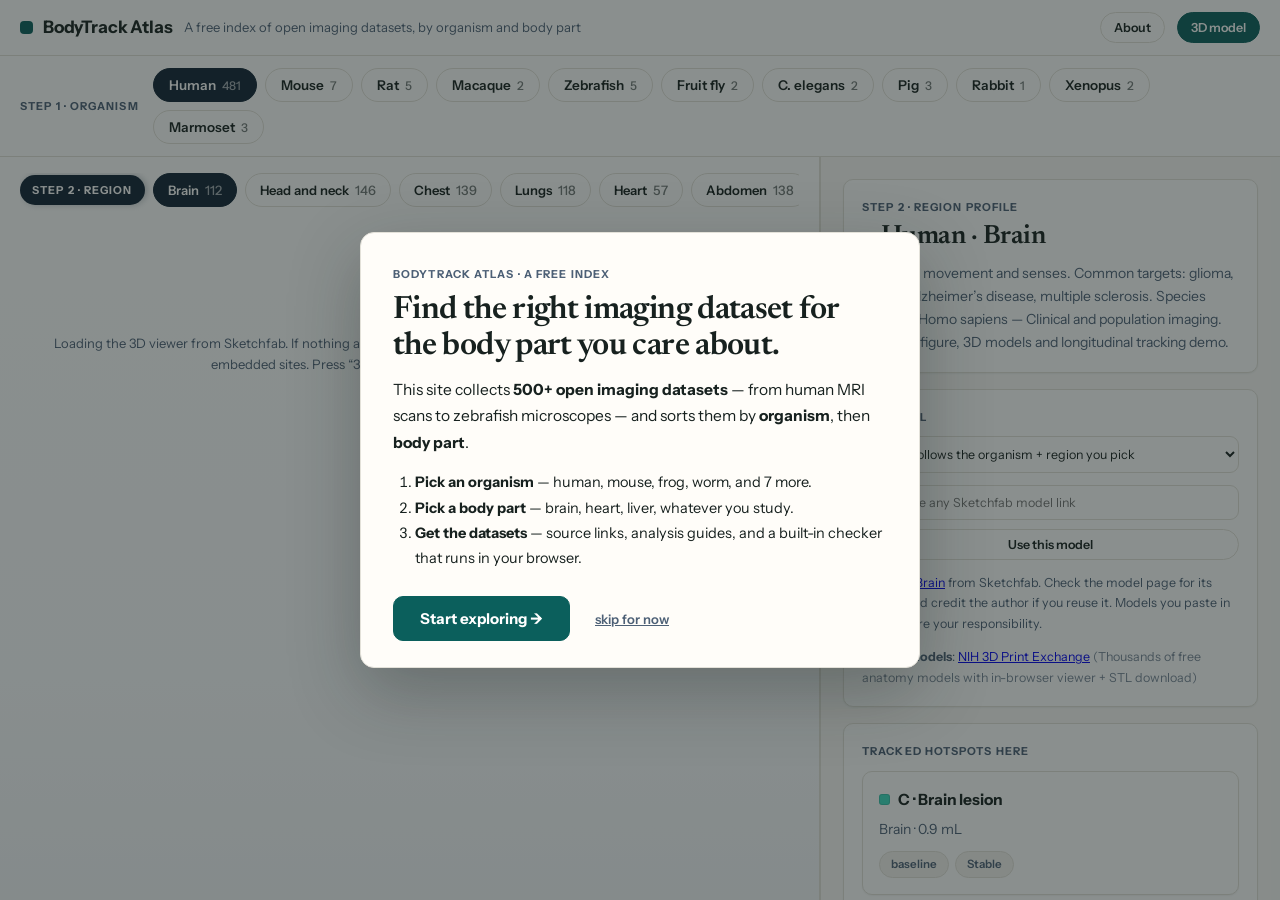
==== commit 2758f4ba: "Welcome intro with Next flow + de-AI design: flat paper theme, no glass/glow, plain-language copy" ====
--- a/atlas.html
+++ b/atlas.html
@@ -8,7 +8,7 @@
 <link rel="preconnect" href="https://fonts.gstatic.com" crossorigin>
 <link href="https://fonts.googleapis.com/css2?family=Instrument+Sans:wght@400;500;600;700&family=Newsreader:opsz,wght@6..72,500;6..72,600&display=swap" rel="stylesheet">
 <style>
-:root{--bg:#f6f7f9;--panel:#ffffff;--panel-2:#fbfcfe;--ink:#102334;--muted:#4d6076;--line:#e2e8f0;--line-soft:#eef2f7;--a:#0e7c7b;--a-dark:#0a5e5d;--amb:#b45309;--amb-bg:#fef3e6;--glass:rgba(255,255,255,.94);--shadow:0 1px 2px rgba(16,35,52,.06),0 4px 16px rgba(16,35,52,.06);--radius:12px;color-scheme:light;box-sizing:border-box}
+:root{--bg:#faf9f7;--panel:#ffffff;--panel-2:#f4f3ef;--ink:#17211f;--muted:#4d6076;--line:#e3e1d9;--line-soft:#efeee8;--a:#0b5f5c;--a-dark:#084745;--amb:#b45309;--amb-bg:#fef3e6;--glass:#ffffff;--shadow:0 1px 2px rgba(20,30,28,.06);--radius:10px;color-scheme:light;box-sizing:border-box}
 *{box-sizing:border-box}html,body{height:100%}
 body{margin:0;background:var(--bg);color:var(--ink);font:400 15px/1.65 "Instrument Sans",system-ui,-apple-system,sans-serif;-webkit-font-smoothing:antialiased;padding-top:env(safe-area-inset-top,0px);padding-bottom:env(safe-area-inset-bottom,0px)}
 .app{height:100%;display:grid;grid-template-columns:minmax(0,1fr) 460px;grid-template-rows:auto auto minmax(0,1fr);grid-template-areas:"bar bar" "org org" "stage side"}
@@ -20,7 +20,7 @@
 .orgBtns button[aria-pressed="true"]{background:#102334;color:#fff;border-color:#102334}
 .bar{grid-area:bar;display:flex;align-items:center;gap:12px;padding:12px 20px;border-bottom:1px solid var(--line);background:var(--panel)}
 .logo{display:flex;align-items:center;gap:10px;font-weight:700;font-size:1.08rem;letter-spacing:-.01em}
-.orb{width:14px;height:14px;border-radius:50%;background:radial-gradient(circle at 35% 35%,#d8f5f0,var(--a) 60%,var(--a-dark));box-shadow:0 0 0 4px rgba(14,124,123,.12)}
+.orb{width:13px;height:13px;border-radius:4px;background:var(--a)}
 .sub{color:var(--muted);font-size:13px}.sp{flex:1}
 button,select,input,textarea{font:600 12.5px "Instrument Sans",sans-serif;color:var(--ink)}
 button{border:1px solid var(--line);background:#fff;padding:7px 13px;border-radius:999px;cursor:pointer;box-shadow:none;transition:border-color .15s,background .15s,box-shadow .15s}
@@ -30,7 +30,7 @@
 #gl{position:absolute;inset:0;width:100%;height:100%;display:block;cursor:grab;touch-action:none}
 .hud{position:absolute;z-index:2;left:20px;right:20px;display:flex;gap:8px;flex-wrap:wrap;align-items:center}
 .top{top:16px;flex-wrap:nowrap;overflow-x:auto;padding-bottom:6px;scrollbar-width:thin;-webkit-overflow-scrolling:touch}.bot{bottom:14px;color:var(--muted);font-size:12px;pointer-events:none}
-.hud button{background:var(--glass);backdrop-filter:blur(8px);color:var(--ink);border-color:var(--line);font-size:13px;padding:8px 14px;flex:0 0 auto}.hud button[aria-pressed="true"]{background:#102334;color:#fff;border-color:#102334}
+.hud button{background:#fff;color:var(--ink);border-color:var(--line);font-size:13px;padding:8px 14px;flex:0 0 auto}.hud button[aria-pressed="true"]{background:#102334;color:#fff;border-color:#102334}
 .hud button i{font-style:normal;opacity:.6;margin-left:6px;font-weight:500}
 .hudLab{align-self:center;font-size:11px;font-weight:700;letter-spacing:.1em;text-transform:uppercase;color:#fff;background:#102334;border-radius:999px;padding:6px 12px;white-space:nowrap;flex:0 0 auto;position:sticky;left:0;z-index:1;box-shadow:2px 0 6px rgba(16,35,52,.25)}
 #hov{position:absolute;z-index:2;pointer-events:none;background:#102334;border:1px solid #102334;border-radius:8px;padding:4px 10px;font-weight:600;font-size:12px;display:none;color:#fff;box-shadow:var(--shadow)}
@@ -53,8 +53,8 @@
 .f{display:grid;gap:9px;margin-top:12px}
 .note{font-size:12.5px;color:var(--muted);line-height:1.65}
 summary:hover{color:var(--a-dark)}.hh{margin:6px 0 0;font-size:12px;letter-spacing:.1em;text-transform:uppercase;color:var(--muted);font-weight:700}
-.kp{bottom:84px}.kpi{background:var(--glass);backdrop-filter:blur(8px);border:1px solid var(--line);border-radius:11px;padding:9px 14px;min-width:104px;box-shadow:var(--shadow)}.kpi b{display:block;font-size:1.25rem;line-height:1.2;letter-spacing:-.02em;font-variant-numeric:tabular-nums}.kpi span{font-size:10px;color:var(--muted);text-transform:uppercase;letter-spacing:.07em;font-weight:600}
-.tlb{position:absolute;z-index:2;left:20px;right:20px;bottom:16px;display:flex;gap:14px;align-items:center;background:var(--glass);backdrop-filter:blur(10px);border:1px solid var(--line);border-radius:14px;padding:12px 16px;box-shadow:var(--shadow)}
+.kp{bottom:84px}.kpi{background:#fff;border:1px solid var(--line);border-radius:11px;padding:9px 14px;min-width:104px;box-shadow:var(--shadow)}.kpi b{display:block;font-size:1.25rem;line-height:1.2;letter-spacing:-.02em;font-variant-numeric:tabular-nums}.kpi span{font-size:10px;color:var(--muted);text-transform:uppercase;letter-spacing:.07em;font-weight:600}
+.tlb{position:absolute;z-index:2;left:20px;right:20px;bottom:16px;display:flex;gap:14px;align-items:center;background:#fff;border:1px solid var(--line);border-radius:14px;padding:12px 16px;box-shadow:var(--shadow)}
 .tlb .sl{flex:1}.tlb input{width:100%;accent-color:var(--a)}.tlb b{min-width:190px;font-size:12.5px;font-weight:600;font-variant-numeric:tabular-nums}
 .ev{position:relative;height:8px}.ev i{position:absolute;top:0;width:2px;height:8px;background:var(--amb);transform:translateX(-1px);border-radius:1px}
 .alr{border-left:3px solid var(--amb);background:var(--amb-bg);border-radius:0 8px 8px 0;padding:8px 12px;margin:6px 0;font-size:13px;line-height:1.55}
@@ -72,6 +72,15 @@
 .app.is3d #gl,.app.is3d .kp,.app.is3d .tlb,.app.is3d #bTint,.app.is3d #bMus,.app.is3d #bBone,.app.is3d #bOrg,.app.is3d #bBack,.app.is3d #bPin{display:none}
 #v3,#v3m{position:absolute;left:0;top:116px;width:100%;height:calc(100% - 130px);display:none}#v3{border:0;background:transparent}.v3m{color:var(--muted);text-align:center;padding:60px 30px;font-size:13px}.app.is3d #v3,.app.is3d #v3m{display:block}
 @media(max-width:900px){#v3,#v3m{top:236px;height:calc(100% - 250px)}}
+.introWrap{position:fixed;inset:0;z-index:60;background:rgba(23,33,31,.5);display:none;align-items:center;justify-content:center;padding:20px}
+.introWrap.open{display:flex}
+.intro{background:#fffdf9;border:1px solid var(--line);border-radius:14px;max-width:560px;width:100%;max-height:88vh;overflow:auto;padding:32px 32px 26px;box-shadow:0 24px 70px rgba(23,33,31,.3)}
+.intro h1{font-family:"Newsreader",Georgia,serif;font-size:2rem;margin:8px 0 12px;letter-spacing:-.02em;line-height:1.15;font-weight:600}
+.intro p{font-size:15.5px;line-height:1.7;margin:0 0 10px}
+.intro ol{margin:14px 0 0;padding-left:22px;font-size:14.5px;line-height:1.75}
+.introBtn{margin-top:24px;font-size:15px;font-weight:700;padding:12px 26px;background:var(--a);color:#fff;border:1px solid var(--a);border-radius:10px;cursor:pointer}
+.introBtn:hover{background:var(--a-dark)}
+.introSkip{margin-left:12px;font-size:13px;color:var(--muted);background:none;border:none;cursor:pointer;text-decoration:underline}
 .wbWrap{position:fixed;inset:0;z-index:50;background:rgba(16,35,52,.45);display:none;align-items:center;justify-content:center;padding:20px}
 .wbWrap.open{display:flex}
 .wb{background:#fff;border:1px solid var(--line);border-radius:16px;max-width:760px;width:100%;max-height:88vh;overflow:auto;box-shadow:0 20px 60px rgba(16,35,52,.3)}
@@ -98,8 +107,19 @@
 </style>
 </head>
 <body>
+<div class="introWrap open" id="introWrap" role="dialog" aria-modal="true" aria-label="About this site"><div class="intro">
+<div class="orgLab">BodyTrack Atlas · a free index</div>
+<h1>Find the right imaging dataset for the body part you care about.</h1>
+<p>This site collects <b>500+ open imaging datasets</b> — from human MRI scans to zebrafish microscopes — and sorts them by <b>organism</b>, then <b>body part</b>.</p>
+<ol>
+<li><b>Pick an organism</b> — human, mouse, frog, worm, and 7 more.</li>
+<li><b>Pick a body part</b> — brain, heart, liver, whatever you study.</li>
+<li><b>Get the datasets</b> — source links, analysis guides, and a built-in checker that runs in your browser.</li>
+</ol>
+<button class="introBtn" id="introNext">Start exploring →</button><button class="introSkip" id="introSkip">skip for now</button>
+</div></div>
 <div class="app is3d">
- <header class="bar"><div class="logo"><span class="orb"></span>BodyTrack Atlas</div><span class="sub">Cross-species anatomy index of open imaging datasets</span><div class="sp"></div><button id="b3d" aria-pressed="true">3D model</button><button id="bPin" aria-pressed="true">Hotspots</button><button id="bTint" aria-pressed="true">Skin</button><button id="bMus" aria-pressed="false">Muscles</button><button id="bBone" aria-pressed="false">Skeleton</button><button id="bOrg" aria-pressed="true">Organs</button><button id="bBack" aria-pressed="false">Back view</button></header>
+ <header class="bar"><div class="logo"><span class="orb"></span>BodyTrack Atlas</div><span class="sub">A free index of open imaging datasets, by organism and body part</span><div class="sp"></div><button id="bAbout">About</button><button id="b3d" aria-pressed="true">3D model</button><button id="bPin" aria-pressed="true">Hotspots</button><button id="bTint" aria-pressed="true">Skin</button><button id="bMus" aria-pressed="false">Muscles</button><button id="bBone" aria-pressed="false">Skeleton</button><button id="bOrg" aria-pressed="true">Organs</button><button id="bBack" aria-pressed="false">Back view</button></header>
  <nav class="orgbar" aria-label="Choose organism"><span class="orgLab">Step 1 · Organism</span><div class="orgBtns" id="orgBtns" role="group" aria-label="Organisms"></div></nav>
  <section class="stage">
   <svg id="gl" viewBox="-10 0 420 880" preserveAspectRatio="xMidYMid meet" role="img" aria-label="Human body, front or back view, with skin, muscle, skeleton and organ layers. Click the head, chest, abdomen, pelvis, arms, legs or an organ to list its datasets. The buttons above offer the same choice."><defs><linearGradient id="sk" x1="0" x2="1"><stop offset="0" stop-color="#a97c63"/><stop offset=".5" stop-color="#d9b295"/><stop offset="1" stop-color="#a97c63"/></linearGradient><linearGradient id="mg" x1="0" x2="1"><stop offset="0" stop-color="#8f3a35"/><stop offset=".5" stop-color="#cf6c62"/><stop offset="1" stop-color="#8f3a35"/></linearGradient><linearGradient id="bg" x1="0" x2="1"><stop offset="0" stop-color="#bfb598"/><stop offset=".5" stop-color="#f4eedb"/><stop offset="1" stop-color="#bfb598"/></linearGradient></defs><g id="skin"><path class="b" data-k="legs" d="M136 452C130 520 138 590 148 646L195 646C197 590 200 520 199 482Z"/><path class="b" data-k="legs" d="M136 452C130 520 138 590 148 646L195 646C197 590 200 520 199 482Z" transform="translate(400 0) scale(-1 1)"/><path class="b" data-k="legs" d="M148 646C138 690 146 740 160 806L184 806C192 745 196 690 195 646Z"/><path class="b" data-k="legs" d="M148 646C138 690 146 740 160 806L184 806C192 745 196 690 195 646Z" transform="translate(400 0) scale(-1 1)"/><path class="b" data-k="legs" d="M158 806L185 806L189 834C197 848 192 858 178 860L142 860C136 850 150 838 156 830Z"/><path class="b" data-k="legs" d="M158 806L185 806L189 834C197 848 192 858 178 860L142 860C136 850 150 838 156 830Z" transform="translate(400 0) scale(-1 1)"/><path class="b" data-k="arms" d="M144 170C122 164 110 180 108 205C106 240 100 275 96 306L123 314C128 282 135 246 141 214Z"/><path class="b" data-k="arms" d="M144 170C122 164 110 180 108 205C106 240 100 275 96 306L123 314C128 282 135 246 141 214Z" transform="translate(400 0) scale(-1 1)"/><path class="b" data-k="arms" d="M96 306L123 314C125 350 127 388 130 424L104 428C96 388 93 346 96 306Z"/><path class="b" data-k="arms" d="M96 306L123 314C125 350 127 388 130 424L104 428C96 388 93 346 96 306Z" transform="translate(400 0) scale(-1 1)"/><path class="b" data-k="arms" d="M104 428L130 424C136 452 136 474 128 494L110 498C98 478 98 452 104 428Z"/><path class="b" data-k="arms" d="M104 428L130 424C136 452 136 474 128 494L110 498C98 478 98 452 104 428Z" transform="translate(400 0) scale(-1 1)"/><path class="b" data-k="chest" d="M142 166Q200 150 258 166C274 200 270 252 262 292Q258 318 254 336L146 336Q142 318 138 292C130 252 126 200 142 166Z"/><path class="b" data-k="abdomen" d="M146 336Q152 366 150 396L250 396Q248 366 254 336Z"/><path class="b" data-k="pelvis" d="M150 396L250 396C270 418 268 452 258 470L200 492L142 470C132 452 130 418 150 396Z"/><path class="b" data-k="head" d="M185 108L185 152Q172 160 140 168L260 168Q228 160 215 152L215 108Z"/><path class="b" data-k="head" d="M200 18C228 18 240 44 240 70C240 100 224 122 200 122C176 122 160 100 160 70C160 44 172 18 200 18Z"/><path class="b" data-k="head" d="M161 68C150 64 148 90 162 96Z"/><path class="b" data-k="head" d="M161 68C150 64 148 90 162 96Z" transform="translate(400 0) scale(-1 1)"/></g><g class="hf" pointer-events="none"><path class="f" fill="#3a2a22" d="M160 64C156 30 176 12 200 12C224 12 244 30 240 64C232 44 218 36 200 36C182 36 168 44 160 64Z"/><path class="r" fill="#3a2a22" d="M160 64C156 30 176 12 200 12C224 12 244 30 240 64C240 90 226 102 200 102C174 102 160 90 160 64Z"/><g class="f" stroke="#4a3426" fill="none" stroke-width="2" stroke-linecap="round"><ellipse cx="186" cy="86" rx="5" ry="2.5" fill="#3a2a22"/><ellipse cx="214" cy="86" rx="5" ry="2.5" fill="#3a2a22"/><path d="M200 90V102M193 104Q200 108 207 104M188 114Q200 119 212 114"/><circle cx="200" cy="414" r="2.5"/></g></g><g pointer-events="none" fill="none" stroke="#6b4a38" stroke-width="1.4" stroke-linecap="round"><path d="M112 476L111 495M118 478L118 497M124 476L125 494"/><path d="M112 476L111 495M118 478L118 497M124 476L125 494" transform="translate(400 0) scale(-1 1)"/></g><g id="mu"><path class="m" data-k="arms" d="M144 170C124 164 110 178 108 206C118 214 130 206 140 190Z"/><path class="m" data-k="arms" d="M144 170C124 164 110 178 108 206C118 214 130 206 140 190Z" transform="translate(400 0) scale(-1 1)"/><path class="m" data-k="arms" d="M138 204C122 208 112 248 104 292L122 298C130 262 136 232 138 204Z"/><path class="m" data-k="arms" d="M138 204C122 208 112 248 104 292L122 298C130 262 136 232 138 204Z" transform="translate(400 0) scale(-1 1)"/><path class="m" data-k="arms" d="M100 314C98 350 104 390 110 418L124 420C126 388 126 350 122 318Z"/><path class="m" data-k="arms" d="M100 314C98 350 104 390 110 418L124 420C126 388 126 350 122 318Z" transform="translate(400 0) scale(-1 1)"/><g class="f"><path class="m" data-k="chest" d="M200 176C176 170 150 176 142 200C146 226 176 236 200 230Z"/><path class="m" data-k="chest" d="M200 176C176 170 150 176 142 200C146 226 176 236 200 230Z" transform="translate(400 0) scale(-1 1)"/><path class="m" data-k="abdomen" d="M189 300h10v22h-10zM189 326h10v22h-10zM189 352h10v22h-10zM189 378h10v18h-10z"/><path class="m" data-k="abdomen" d="M189 300h10v22h-10zM189 326h10v22h-10zM189 352h10v22h-10zM189 378h10v18h-10z" transform="translate(400 0) scale(-1 1)"/><path class="m" data-k="abdomen" d="M148 296C144 330 148 372 154 394L184 394C186 360 186 330 184 300Z"/><path class="m" data-k="abdomen" d="M148 296C144 330 148 372 154 394L184 394C186 360 186 330 184 300Z" transform="translate(400 0) scale(-1 1)"/><path class="m" data-k="legs" d="M142 470C138 530 144 590 152 636L188 636C190 590 194 530 194 494Z"/><path class="m" data-k="legs" d="M142 470C138 530 144 590 152 636L188 636C190 590 194 530 194 494Z" transform="translate(400 0) scale(-1 1)"/><path class="m" data-k="legs" d="M152 656C148 700 154 760 164 800L180 800C188 760 192 700 190 656Z"/><path class="m" data-k="legs" d="M152 656C148 700 154 760 164 800L180 800C188 760 192 700 190 656Z" transform="translate(400 0) scale(-1 1)"/><path class="m" data-k="head" d="M186 112L180 150L194 164L196 130Z"/><path class="m" data-k="head" d="M186 112L180 150L194 164L196 130Z" transform="translate(400 0) scale(-1 1)"/></g><g class="r"><path class="m" data-k="chest" d="M200 130C186 150 160 164 144 172C150 200 172 240 200 262C228 240 250 200 256 172C240 164 214 150 200 130Z"/><path class="m" data-k="chest" d="M144 212C140 260 150 316 180 360L200 360L200 266C172 254 154 236 144 212Z"/><path class="m" data-k="chest" d="M144 212C140 260 150 316 180 360L200 360L200 266C172 254 154 236 144 212Z" transform="translate(400 0) scale(-1 1)"/><path class="m" data-k="pelvis" d="M200 420C180 410 150 416 142 440C142 470 170 488 200 480Z"/><path class="m" data-k="pelvis" d="M200 420C180 410 150 416 142 440C142 470 170 488 200 480Z" transform="translate(400 0) scale(-1 1)"/><path class="m" data-k="legs" d="M142 470C138 530 144 590 152 636L188 636C190 590 194 530 194 494Z"/><path class="m" data-k="legs" d="M142 470C138 530 144 590 152 636L188 636C190 590 194 530 194 494Z" transform="translate(400 0) scale(-1 1)"/><path class="m" data-k="legs" d="M150 656C140 700 148 750 160 790L184 790C194 750 196 700 192 656Z"/><path class="m" data-k="legs" d="M150 656C140 700 148 750 160 790L184 790C194 750 196 700 192 656Z" transform="translate(400 0) scale(-1 1)"/></g></g><g id="bn"><path class="e" data-k="head" d="M170 64C168 36 184 28 200 28C216 28 232 36 230 64C230 80 224 94 214 104L186 104C176 94 170 80 170 64Z"/><g class="f" pointer-events="none"><circle cx="188" cy="80" r="5" fill="#2b2b2b"/><circle cx="212" cy="80" r="5" fill="#2b2b2b"/><path d="M200 86l-3 9h6zM190 100h20" fill="#2b2b2b" stroke="#2b2b2b"/></g><path class="e" data-k="pelvis" d="M200 398C176 392 146 398 138 424C140 446 156 452 170 450C176 440 186 430 200 428Z"/><path class="e" data-k="pelvis" d="M200 398C176 392 146 398 138 424C140 446 156 452 170 450C176 440 186 430 200 428Z" transform="translate(400 0) scale(-1 1)"/><path class="e l" data-k="arms" d="M129 182L108 306" style="stroke-width:9"/><path class="e l" data-k="arms" d="M129 182L108 306" style="stroke-width:9" transform="translate(400 0) scale(-1 1)"/><path class="e l" data-k="arms" d="M108 314L117 424" style="stroke-width:8"/><path class="e l" data-k="arms" d="M108 314L117 424" style="stroke-width:8" transform="translate(400 0) scale(-1 1)"/><path class="e l" data-k="arms" d="M112 432L109 492M118 432L118 496M124 430L127 494" style="stroke-width:3"/><path class="e l" data-k="arms" d="M112 432L109 492M118 432L118 496M124 430L127 494" style="stroke-width:3" transform="translate(400 0) scale(-1 1)"/><path class="e l" data-k="legs" d="M162 470L171 648" style="stroke-width:12"/><path class="e l" data-k="legs" d="M162 470L171 648" style="stroke-width:12" transform="translate(400 0) scale(-1 1)"/><path class="e l" data-k="legs" d="M171 654L172 806" style="stroke-width:9"/><path class="e l" data-k="legs" d="M171 654L172 806" style="stroke-width:9" transform="translate(400 0) scale(-1 1)"/><path class="e l" data-k="legs" d="M160 812L158 852M170 812L170 856M180 812L184 850" style="stroke-width:4"/><path class="e l" data-k="legs" d="M160 812L158 852M170 812L170 856M180 812L184 850" style="stroke-width:4" transform="translate(400 0) scale(-1 1)"/><g class="r"><path class="e" data-k="chest" d="M150 186L184 192L178 236L152 216Z"/><path class="e" data-k="chest" d="M150 186L184 192L178 236L152 216Z" transform="translate(400 0) scale(-1 1)"/></g></g><g id="sp"><rect x="193" y="158" width="14" height="10" rx="4" class="o" data-k="spine" fill="#e8e2d0"/><rect x="193" y="170" width="14" height="10" rx="4" class="o" data-k="spine" fill="#e8e2d0"/><rect x="193" y="183" width="14" height="10" rx="4" class="o" data-k="spine" fill="#e8e2d0"/><rect x="193" y="195" width="14" height="10" rx="4" class="o" data-k="spine" fill="#e8e2d0"/><rect x="193" y="208" width="14" height="10" rx="4" class="o" data-k="spine" fill="#e8e2d0"/><rect x="193" y="220" width="14" height="10" rx="4" class="o" data-k="spine" fill="#e8e2d0"/><rect x="193" y="233" width="14" height="10" rx="4" class="o" data-k="spine" fill="#e8e2d0"/><rect x="193" y="245" width="14" height="10" rx="4" class="o" data-k="spine" fill="#e8e2d0"/><rect x="193" y="258" width="14" height="10" rx="4" class="o" data-k="spine" fill="#e8e2d0"/><rect x="193" y="270" width="14" height="10" rx="4" class="o" data-k="spine" fill="#e8e2d0"/><rect x="193" y="283" width="14" height="10" rx="4" class="o" data-k="spine" fill="#e8e2d0"/><rect x="193" y="295" width="14" height="10" rx="4" class="o" data-k="spine" fill="#e8e2d0"/><rect x="193" y="308" width="14" height="10" rx="4" class="o" data-k="spine" fill="#e8e2d0"/><rect x="193" y="320" width="14" height="10" rx="4" class="o" data-k="spine" fill="#e8e2d0"/><rect x="193" y="333" width="14" height="10" rx="4" class="o" data-k="spine" fill="#e8e2d0"/><rect x="193" y="345" width="14" height="10" rx="4" class="o" data-k="spine" fill="#e8e2d0"/><rect x="193" y="358" width="14" height="10" rx="4" class="o" data-k="spine" fill="#e8e2d0"/><rect x="193" y="370" width="14" height="10" rx="4" class="o" data-k="spine" fill="#e8e2d0"/><rect x="193" y="383" width="14" height="10" rx="4" class="o" data-k="spine" fill="#e8e2d0"/><rect x="193" y="395" width="14" height="10" rx="4" class="o" data-k="spine" fill="#e8e2d0"/><rect x="193" y="408" width="14" height="10" rx="4" class="o" data-k="spine" fill="#e8e2d0"/><rect x="193" y="420" width="14" height="10" rx="4" class="o" data-k="spine" fill="#e8e2d0"/><rect x="193" y="433" width="14" height="10" rx="4" class="o" data-k="spine" fill="#e8e2d0"/><rect x="193" y="445" width="14" height="10" rx="4" class="o" data-k="spine" fill="#e8e2d0"/><rect x="194" y="110" width="12" height="9" rx="4" class="o" data-k="spine" fill="#e8e2d0"/><rect x="194" y="121" width="12" height="9" rx="4" class="o" data-k="spine" fill="#e8e2d0"/><rect x="194" y="132" width="12" height="9" rx="4" class="o" data-k="spine" fill="#e8e2d0"/><rect x="194" y="143" width="12" height="9" rx="4" class="o" data-k="spine" fill="#e8e2d0"/></g><g id="org"><path class="o" data-k="brain" d="M200 30C176 28 170 50 175 64C190 70 210 70 225 64C230 50 224 28 200 30Z" fill="#b79cff"/><path class="o" data-k="lungs" d="M195 188C172 184 148 204 146 254C145 288 168 300 193 292Z" fill="#6ec6ff"/><path class="o" data-k="lungs" d="M195 188C172 184 148 204 146 254C145 288 168 300 193 292Z" fill="#6ec6ff" transform="translate(400 0) scale(-1 1)"/><path class="o" data-k="heart" d="M216 232C200 222 186 242 200 266L216 294L234 266C244 242 230 224 216 232Z" fill="#ff7a8a"/><path class="o" data-k="liver" d="M148 306C170 298 206 304 216 312C214 336 190 354 160 348C148 338 144 320 148 306Z" fill="#e0a15c"/><path class="o" data-k="stomach" d="M222 304C250 298 258 330 242 350C228 360 214 346 218 330Z" fill="#ffcf6b"/><path class="o" data-k="kidneys" d="M164 358C152 360 150 384 162 392C172 390 174 366 164 358Z" fill="#7bd88f"/><path class="o" data-k="kidneys" d="M164 358C152 360 150 384 162 392C172 390 174 366 164 358Z" fill="#7bd88f" transform="translate(400 0) scale(-1 1)"/><path class="o" data-k="intestines" d="M160 388Q200 374 240 388Q254 424 230 446Q200 458 170 446Q146 424 160 388Z" fill="#f4a6c6"/><circle class="o" data-k="joints" cx="130" cy="176" r="9" fill="#cfd8e3"/><circle class="o" data-k="joints" cx="270" cy="176" r="9" fill="#cfd8e3"/><circle class="o" data-k="joints" cx="114" cy="310" r="7" fill="#cfd8e3"/><circle class="o" data-k="joints" cx="286" cy="310" r="7" fill="#cfd8e3"/><circle class="o" data-k="joints" cx="162" cy="468" r="9" fill="#cfd8e3"/><circle class="o" data-k="joints" cx="238" cy="468" r="9" fill="#cfd8e3"/><circle class="o" data-k="joints" cx="171" cy="650" r="10" fill="#cfd8e3"/><circle class="o" data-k="joints" cx="229" cy="650" r="10" fill="#cfd8e3"/><circle class="o" data-k="joints" cx="171" cy="808" r="6" fill="#cfd8e3"/><circle class="o" data-k="joints" cx="229" cy="808" r="6" fill="#cfd8e3"/></g><g id="rb"><path class="e l" data-k="chest" d="M198 196 C172 190 152 200 150 226" style="stroke-width:3.2"/><path class="e l" data-k="chest" d="M198 196 C172 190 152 200 150 226" style="stroke-width:3.2" transform="translate(400 0) scale(-1 1)"/><path class="e l" data-k="chest" d="M198 210 C172 204 152 214 150 240" style="stroke-width:3.2"/><path class="e l" data-k="chest" d="M198 210 C172 204 152 214 150 240" style="stroke-width:3.2" transform="translate(400 0) scale(-1 1)"/><path class="e l" data-k="chest" d="M198 224 C172 218 152 228 150 254" style="stroke-width:3.2"/><path class="e l" data-k="chest" d="M198 224 C172 218 152 228 150 254" style="stroke-width:3.2" transform="translate(400 0) scale(-1 1)"/><path class="e l" data-k="chest" d="M198 238 C172 232 152 242 150 268" style="stroke-width:3.2"/><path class="e l" data-k="chest" d="M198 238 C172 232 152 242 150 268" style="stroke-width:3.2" transform="translate(400 0) scale(-1 1)"/><path class="e l" data-k="chest" d="M198 252 C172 246 152 256 150 282" style="stroke-width:3.2"/><path class="e l" data-k="chest" d="M198 252 C172 246 152 256 150 282" style="stroke-width:3.2" transform="translate(400 0) scale(-1 1)"/><path class="e l" data-k="chest" d="M198 266 C172 260 152 270 150 296" style="stroke-width:3.2"/><path class="e l" data-k="chest" d="M198 266 C172 260 152 270 150 296" style="stroke-width:3.2" transform="translate(400 0) scale(-1 1)"/><path class="e l" data-k="chest" d="M198 280 C172 274 152 284 150 310" style="stroke-width:3.2"/><path class="e l" data-k="chest" d="M198 280 C172 274 152 284 150 310" style="stroke-width:3.2" transform="translate(400 0) scale(-1 1)"/><path class="e" data-k="chest" d="M196 178h8v62h-8z"/><path class="e l" data-k="chest" d="M200 176Q172 168 146 176" style="stroke-width:5"/><path class="e l" data-k="chest" d="M200 176Q172 168 146 176" style="stroke-width:5" transform="translate(400 0) scale(-1 1)"/></g><g id="pins"></g></svg>
@@ -846,6 +866,10 @@
 $('mSel').onchange=()=>{custom=null;show3()};
 $('mB').onclick=()=>{const m=$('mU').value.match(/[0-9a-f]{32}/i);if(!m){$('mT').textContent='That link has no Sketchfab model ID. Copy the model page address from your browser.';return}custom=[m[0].toLowerCase(),'Your model'];show3()};
  buildMdl();showViewers();renderOrgBtns();select('brain');setT(0);
+ try{if(localStorage.getItem('bodytrack_seen'))$('introWrap').classList.remove('open')}catch(e){}
+ $('introNext').onclick=()=>{try{localStorage.setItem('bodytrack_seen','1')}catch(e){}$('introWrap').classList.remove('open')};
+ $('introSkip').onclick=()=>$('introWrap').classList.remove('open');
+ $('bAbout').onclick=()=>$('introWrap').classList.add('open');
 })();
 </script>
 </body>
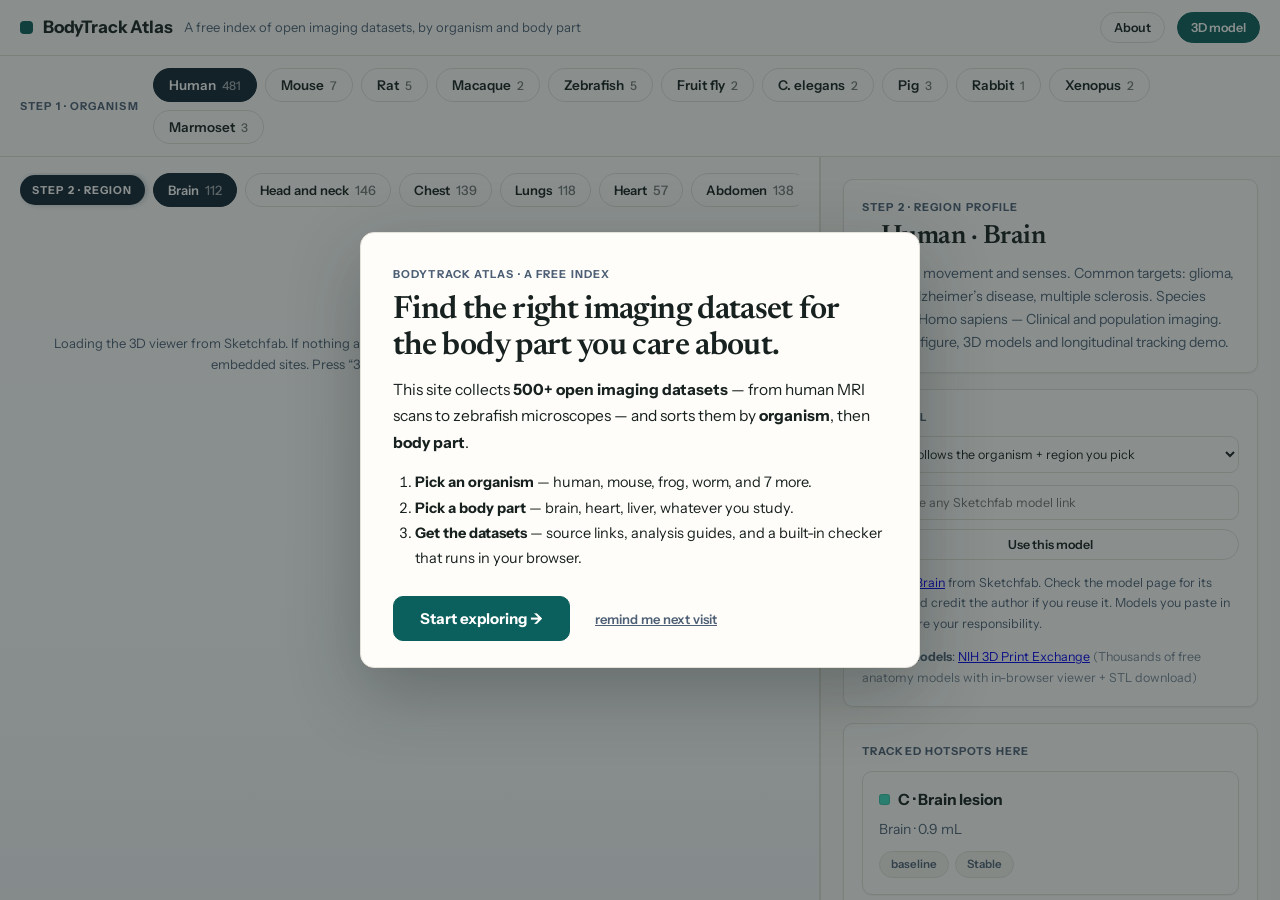
==== commit 38ffdb53: "Intro buttons now differ: Start dismisses forever, remind-me shows again next visit" ====
--- a/atlas.html
+++ b/atlas.html
@@ -116,7 +116,7 @@
 <li><b>Pick a body part</b> — brain, heart, liver, whatever you study.</li>
 <li><b>Get the datasets</b> — source links, analysis guides, and a built-in checker that runs in your browser.</li>
 </ol>
-<button class="introBtn" id="introNext">Start exploring →</button><button class="introSkip" id="introSkip">skip for now</button>
+<button class="introBtn" id="introNext">Start exploring →</button><button class="introSkip" id="introSkip" title="Close this time only — the intro will show again on your next visit">remind me next visit</button>
 </div></div>
 <div class="app is3d">
  <header class="bar"><div class="logo"><span class="orb"></span>BodyTrack Atlas</div><span class="sub">A free index of open imaging datasets, by organism and body part</span><div class="sp"></div><button id="bAbout">About</button><button id="b3d" aria-pressed="true">3D model</button><button id="bPin" aria-pressed="true">Hotspots</button><button id="bTint" aria-pressed="true">Skin</button><button id="bMus" aria-pressed="false">Muscles</button><button id="bBone" aria-pressed="false">Skeleton</button><button id="bOrg" aria-pressed="true">Organs</button><button id="bBack" aria-pressed="false">Back view</button></header>
@@ -137,7 +137,7 @@
   <div class="card"><h3>Tracked hotspots here</h3><div id="hs" style="display:flex;flex-direction:column;gap:8px"></div></div>
   <div class="card"><h3>Alerts for this scan</h3><div id="al"></div></div>
    <h3 class="hh">Datasets for this body part</h3>
-   <div class="card" id="db"><h3>Step 3 · Datasets — analyse in place</h3><div id="stats"><div class="empty">Loading collection stats…</div></div><div class="btnRow" style="margin-top:10px"><button class="btnSm" id="expCsv">Export CSV</button><button class="btnSm" id="expJson">Export JSON</button></div><p class="note" style="margin:8px 0 0">Every entry below has a verified source link plus an <b>Analyse</b> panel: mirrors, viewer handoff, suggested pipeline, citation, and a built-in image/CSV analyser that runs fully in your browser.</p></div>
+   <div class="card" id="db"><h3>Step 3 · Datasets — analyse in place</h3><div id="stats"><div class="empty">Loading collection stats…</div></div><div class="btnRow" style="margin-top:10px"><button class="btnSm" id="expCsv">Export CSV</button><button class="btnSm" id="expJson">Export JSON</button><button class="btnSm" id="shareBtn">Copy view link</button><button class="btnSm" id="favBtn" aria-pressed="false">☆ Saved (<span id="favN">0</span>)</button></div><div class="btnRow" style="margin-top:8px;align-items:center"><select id="sortSel" aria-label="Sort datasets" style="width:auto;flex:1;min-width:150px"><option value="rel">Sort: relevance</option><option value="az">Sort: name A–Z</option><option value="fmt">Sort: format</option></select><label class="note" style="display:flex;gap:6px;align-items:center;cursor:pointer"><input type="checkbox" id="freeOnly" style="width:auto;accent-color:var(--a)"> Free access only</label></div><p class="note" style="margin:8px 0 0">Every entry below has a verified source link plus an <b>Analyse</b> panel: mirrors, viewer handoff, suggested pipeline, citation, and a built-in image/CSV analyser that runs fully in your browser.</p></div>
    <input type="search" id="q" placeholder="Filter by name, modality or condition" aria-label="Filter datasets">
   <div id="dl" style="display:flex;flex-direction:column;gap:10px" aria-live="polite"></div>
   <details class="card"><summary>Add your own dataset</summary>
@@ -715,6 +715,12 @@
  X('Xenbase knowledgebase','https://www.xenbase.org/','Genomics, expression, images','Genotype to phenotype','Mixed','Free access',['embryo'],'Central Xenopus resource: genomes, gene expression, phenotypes and developmental images.',['xenopus']));
 let U=[];try{U=JSON.parse(localStorage.getItem('ntatlas')||'[]')}catch(e){}
 let sel='brain',hover=null,spin=true,curOrg='human';
+let FAV=[];try{FAV=JSON.parse(localStorage.getItem('bodytrack_fav')||'[]')}catch(e){}
+let favOnly=false;
+const favKey=d=>d.n+'|'+(d.u||'');
+function isFav(d){return FAV.includes(favKey(d))}
+function toggleFav(d){const k=favKey(d);FAV=FAV.includes(k)?FAV.filter(x=>x!==k):FAV.concat(k);try{localStorage.setItem('bodytrack_fav',JSON.stringify(FAV))}catch(e){}const n=$('favN');if(n)n.textContent=FAV.length}
+function shareState(){try{history.replaceState(null,'','#o='+curOrg+'&r='+sel+'&q='+encodeURIComponent($('q').value))}catch(e){}}
 
 const CASE={months:[0,3,6,9,12,15],
  lesions:[{id:'A',name:'Lung nodule',r:'lungs',pos:[-.3,.8,.22],color:'#ff5d73',v:[2.1,3.4,4.8,3,1.9,1.4]},
@@ -743,7 +749,12 @@
 function list(){
   const q=$('q').value.toLowerCase().trim(),r=REG[sel],org=ORGANISMS[curOrg];
   $('rn').innerHTML=(r.c?'<span class="sw" style="background:#'+r.c.toString(16).padStart(6,'0')+'"></span>':'')+org.n+' · '+r.n;$('rd').textContent=r.d+' Species context: '+org.sci+' — '+org.d;
-  const pool=all(),ds=pool.filter(d=>has(d,sel)&&(!q||[d.n,d.mod,d.c,d.t].join(' ').toLowerCase().includes(q))).sort((a,b)=>(a.r.includes('all')?1:0)-(b.r.includes('all')?1:0));
+  const pool=all();
+  let ds=pool.filter(d=>has(d,sel)&&(!q||[d.n,d.mod,d.c,d.t].join(' ').toLowerCase().includes(q)));
+  if(favOnly)ds=ds.filter(d=>isFav(d));
+  if($('freeOnly')&&$('freeOnly').checked)ds=ds.filter(d=>/free download|free access/i.test(d.a||''));
+  const so=$('sortSel')?$('sortSel').value:'rel';
+  ds=ds.sort(so==='az'?(a,b)=>a.n.localeCompare(b.n):so==='fmt'?(a,b)=>String(a.f||'').localeCompare(String(b.f||'')):(a,b)=>(a.r.includes('all')?1:0)-(b.r.includes('all')?1:0));
   window._view=ds;
   $('dl').innerHTML=ds.length?ds.map(d=>{const gi=pool.indexOf(d);
     const fmt=(d.f||'').toLowerCase(),isDicom=/dicom/.test(fmt),isNifti=/nifti|bids/.test(fmt),isImg=/png|jpeg|jpg|tiff/.test(fmt);
@@ -751,11 +762,13 @@
     if(isDicom)tools+='<span><a style="margin:0" href="https://viewer.ohif.org/" target="_blank" rel="noopener noreferrer">Open in OHIF Viewer</a></span>';
     if(isNifti)tools+='<span><a style="margin:0" href="https://volview.kitware.com/" target="_blank" rel="noopener noreferrer">Open in VolView</a></span>';
     if(isImg)tools+='<span>Image-ready: use Analyse tab below</span>';
-    return '<div class="ds"><b>'+esc(d.n)+'</b>'+(d.u&&/^https?:\/\//.test(d.u)?'<a href="'+esc(d.u)+'" target="_blank" rel="noopener noreferrer">Source</a>':'')+'<p>'+esc(d.t||'')+'</p><div class="tg"><span>'+esc(d.mod||'')+'</span>'+(d.c?'<span>'+esc(d.c)+'</span>':'')+(d.f?'<span>'+esc(d.f)+'</span>':'')+(d.a?'<span>'+esc(d.a)+'</span>':'')+(d.r.includes('all')&&sel!=='all'?'<span>Whole-body set</span>':'')+(d.mine?'<span class="me">Added by you</span>':'')+'</div><div class="btnRow" style="margin-top:9px"><button class="btnSm btnPrimary" data-wb="'+gi+'">Analyse in site</button>'+(d.u?'<button class="btnSm" data-copy="'+esc(d.u)+'">Copy link</button>':'')+'</div>'+(tools?'<div class="tg">'+tools+'</div>':'')+'</div>'}).join(''):'<div class="empty">No datasets listed for this region yet. Add one below.</div>';
+    return '<div class="ds"><b>'+esc(d.n)+'</b>'+(d.u&&/^https?:\/\//.test(d.u)?'<a href="'+esc(d.u)+'" target="_blank" rel="noopener noreferrer">Source</a>':'')+'<p>'+esc(d.t||'')+'</p><div class="tg"><span>'+esc(d.mod||'')+'</span>'+(d.c?'<span>'+esc(d.c)+'</span>':'')+(d.f?'<span>'+esc(d.f)+'</span>':'')+(d.a?'<span>'+esc(d.a)+'</span>':'')+(d.r.includes('all')&&sel!=='all'?'<span>Whole-body set</span>':'')+(d.mine?'<span class="me">Added by you</span>':'')+'</div><div class="btnRow" style="margin-top:9px"><button class="btnSm btnPrimary" data-wb="'+gi+'">Analyse in site</button>'+(d.u?'<button class="btnSm" data-copy="'+esc(d.u)+'">Copy link</button>':'')+'<button class="btnSm" data-fv="'+gi+'">'+(isFav(d)?'★ Saved':'☆ Save')+'</button>'+'</div>'+(tools?'<div class="tg">'+tools+'</div>':'')+'</div>'}).join(''):'<div class="empty">No datasets listed for this region yet. Add one below.</div>';
   const qq=(QK[sel]||'medical imaging')+' '+ORGANISMS[curOrg].n;$('dl').innerHTML+='<div class="ds"><b>Search everywhere for '+esc(ORGANISMS[curOrg].n+' '+REG[sel].n)+'</b><p>No list covers every dataset. These open live searches for '+esc(qq)+'.</p><div class="tg">'+[['Google Dataset Search','https://datasetsearch.research.google.com/search?query=',1],['Kaggle','https://www.kaggle.com/search?q=',1],['Zenodo','https://zenodo.org/search?q=',1],['Hugging Face','https://huggingface.co/datasets?search=',1],['Grand Challenge','https://grand-challenge.org/challenges/'],['TCIA collections','https://www.cancerimagingarchive.net/browse-collections/'],['PhysioNet','https://physionet.org/about/database/']].map(l=>'<span><a style="margin:0" href="'+l[1]+(l[2]?encodeURIComponent(qq):'')+'" target="_blank" rel="noopener noreferrer">'+l[0]+'</a></span>').join('')+'</div></div>';
   renderStats();
   [...document.querySelectorAll('[data-wb]')].forEach(b=>b.onclick=()=>openWb(+b.dataset.wb));
-  [...document.querySelectorAll('[data-copy]')].forEach(b=>b.onclick=()=>{navigator.clipboard&&navigator.clipboard.writeText(b.dataset.copy);b.textContent='Copied';setTimeout(()=>b.textContent='Copy link',1200)})}
+  [...document.querySelectorAll('[data-copy]')].forEach(b=>b.onclick=()=>{navigator.clipboard&&navigator.clipboard.writeText(b.dataset.copy);b.textContent='Copied';setTimeout(()=>b.textContent='Copy link',1200)});
+  [...document.querySelectorAll('[data-fv]')].forEach(b=>b.onclick=()=>{toggleFav(all()[+b.dataset.fv]);list();renderOrgBtns()});
+  shareState()}
 function renderStats(){
   const pool=all().filter(d=>(d.o||['human']).includes(curOrg)),n=pool.length;
   const free=pool.filter(d=>/free download|free access/i.test(d.a||'')).length;
@@ -763,7 +776,8 @@
   const cred=pool.filter(d=>/credential|application|licence|kaggle/i.test(d.a||'')).length;
   const shown=(window._view||[]).length;
   const org=ORGANISMS[curOrg];
-  $('stats').innerHTML='<div class="note" style="margin-bottom:6px"><b>'+esc(org.n)+'</b> <span style="opacity:.75">'+esc(org.sci)+'</span> · '+esc(org.d)+'</div><div class="statGrid"><div class="s"><b>'+n+'</b><span>'+esc(org.n)+' indexed</span></div><div class="s"><b>'+shown+'</b><span>In this view</span></div><div class="s"><b>'+free+'</b><span>Free access</span></div><div class="s"><b>'+(reg+cred)+'</b><span>Reg / access</span></div></div>'}
+  $('stats').innerHTML='<div class="note" style="margin-bottom:6px"><b>'+esc(org.n)+'</b> <span style="opacity:.75">'+esc(org.sci)+'</span> · '+esc(org.d)+'</div><div class="statGrid"><div class="s"><b>'+n+'</b><span>'+esc(org.n)+' indexed</span></div><div class="s"><b>'+shown+'</b><span>In this view</span></div><div class="s"><b>'+free+'</b><span>Free access</span></div><div class="s"><b>'+(reg+cred)+'</b><span>Reg / access</span></div></div>'+modChart()}
+function modChart(){const rows=(window._view||[]),m={};rows.forEach(d=>{const k=String(d.mod||'Other').split(',')[0].trim().slice(0,22)||'Other';m[k]=(m[k]||0)+1});const top=Object.entries(m).sort((a,b)=>b[1]-a[1]).slice(0,5);if(!top.length||!top[0][1])return '';const mx=top[0][1];return '<div style="margin-top:10px;font-size:10px;font-weight:700;letter-spacing:.08em;text-transform:uppercase;color:var(--muted)">Top modalities in view</div>'+top.map(x=>'<div style="display:flex;gap:8px;align-items:center;margin-top:5px;font-size:12px"><span style="min-width:110px;white-space:nowrap;overflow:hidden;text-overflow:ellipsis">'+esc(x[0])+'</span><span style="flex:1;height:8px;background:var(--line-soft);border-radius:99px;overflow:hidden"><span style="display:block;height:100%;width:'+Math.round(x[1]/mx*100)+'%;background:var(--a);border-radius:99px"></span></span><b style="min-width:28px;text-align:right;font-variant-numeric:tabular-nums">'+x[1]+'</b></div>').join('')}
 function mirrors(d){
   const q=encodeURIComponent(d.n+' '+(ORGANISMS[curOrg]?ORGANISMS[curOrg].n:''));
   return [['Source page',d.u],['Kaggle search','https://www.kaggle.com/search?q='+q],['Zenodo search','https://zenodo.org/search?q='+q],['Hugging Face','https://huggingface.co/datasets?search='+q],['Google Dataset Search','https://datasetsearch.research.google.com/search?query='+q],['Grand Challenge','https://grand-challenge.org/challenges/']].filter(x=>x[1]).map(x=>'<span><a style="margin:0" href="'+esc(x[1])+'" target="_blank" rel="noopener noreferrer">'+esc(x[0])+'</a></span>').join('')}
@@ -802,6 +816,10 @@
 function dlFile(name,text){const a=document.createElement('a');a.href=URL.createObjectURL(new Blob([text],{type:'text/plain'}));a.download=name;a.click();setTimeout(()=>URL.revokeObjectURL(a.href),2000)}
 $('expCsv').onclick=()=>{const rows=window._view||[];const q=s=>'"'+String(s??'').replace(/"/g,'""')+'"';dlFile('bodytrack-'+curOrg+'-datasets.csv','name,species,url,modality,condition,format,access,regions,notes\n'+rows.map(d=>[d.n,(d.o||['human']).join('|'),d.u,d.mod,d.c,d.f,d.a,d.r.join('|'),d.t].map(q).join(',')).join('\n'))};
 $('expJson').onclick=()=>dlFile('bodytrack-'+curOrg+'-datasets.json',JSON.stringify({organism:curOrg,datasets:window._view||[]},null,2));
+$('favN').textContent=FAV.length;
+$('favBtn').onclick=e=>{favOnly=!favOnly;e.currentTarget.setAttribute('aria-pressed',favOnly);e.currentTarget.innerHTML=(favOnly?'★ Showing saved':'☆ Saved')+' (<span id="favN">'+FAV.length+'</span>)';list()};
+$('sortSel').onchange=list;$('freeOnly').onchange=list;
+$('shareBtn').onclick=()=>{shareState();const u=location.href;if(navigator.clipboard)navigator.clipboard.writeText(u);$('shareBtn').textContent='Link copied';setTimeout(()=>$('shareBtn').textContent='Copy view link',1500)};
 Object.keys(REG).forEach(k=>{const o=document.createElement('option');o.value=k;o.textContent=k==='all'?'All regions':REG[k].n;$('aR').appendChild(o)});
 $('aB').onclick=()=>{const n=$('aN').value.trim();if(!n){$('aS').textContent='Enter a dataset name.';return}
   const r=$('aR').value;U.push({n,mod:$('aM').value.trim(),u:$('aU').value.trim(),t:$('aT').value.trim(),r:[r],o:[curOrg],mine:true});
@@ -865,7 +883,8 @@
 $('b3d').onclick=e=>{flipped=false;is3d=!is3d;e.currentTarget.setAttribute('aria-pressed',is3d);document.querySelector('.app').classList.toggle('is3d',is3d);show3()};
 $('mSel').onchange=()=>{custom=null;show3()};
 $('mB').onclick=()=>{const m=$('mU').value.match(/[0-9a-f]{32}/i);if(!m){$('mT').textContent='That link has no Sketchfab model ID. Copy the model page address from your browser.';return}custom=[m[0].toLowerCase(),'Your model'];show3()};
- buildMdl();showViewers();renderOrgBtns();select('brain');setT(0);
+ (function(){try{const h=location.hash.match(/o=([a-z]+)/),r=location.hash.match(/[?&]r=([a-z]+)/),qm=location.hash.match(/[?&]q=([^&]*)/);if(h&&ORGANISMS[h[1]]){curOrg=h[1];document.querySelector('.app').classList.toggle('nohuman',curOrg!=='human')}if(r&&(REG[r[1]]||r[1]==='all'))sel=r[1];if(qm)$('q').value=decodeURIComponent(qm[1])}catch(e){}})();
+ buildMdl();showViewers();renderOrgBtns();select(sel&&REG[sel]?sel:'brain');setT(0);
  try{if(localStorage.getItem('bodytrack_seen'))$('introWrap').classList.remove('open')}catch(e){}
  $('introNext').onclick=()=>{try{localStorage.setItem('bodytrack_seen','1')}catch(e){}$('introWrap').classList.remove('open')};
  $('introSkip').onclick=()=>$('introWrap').classList.remove('open');
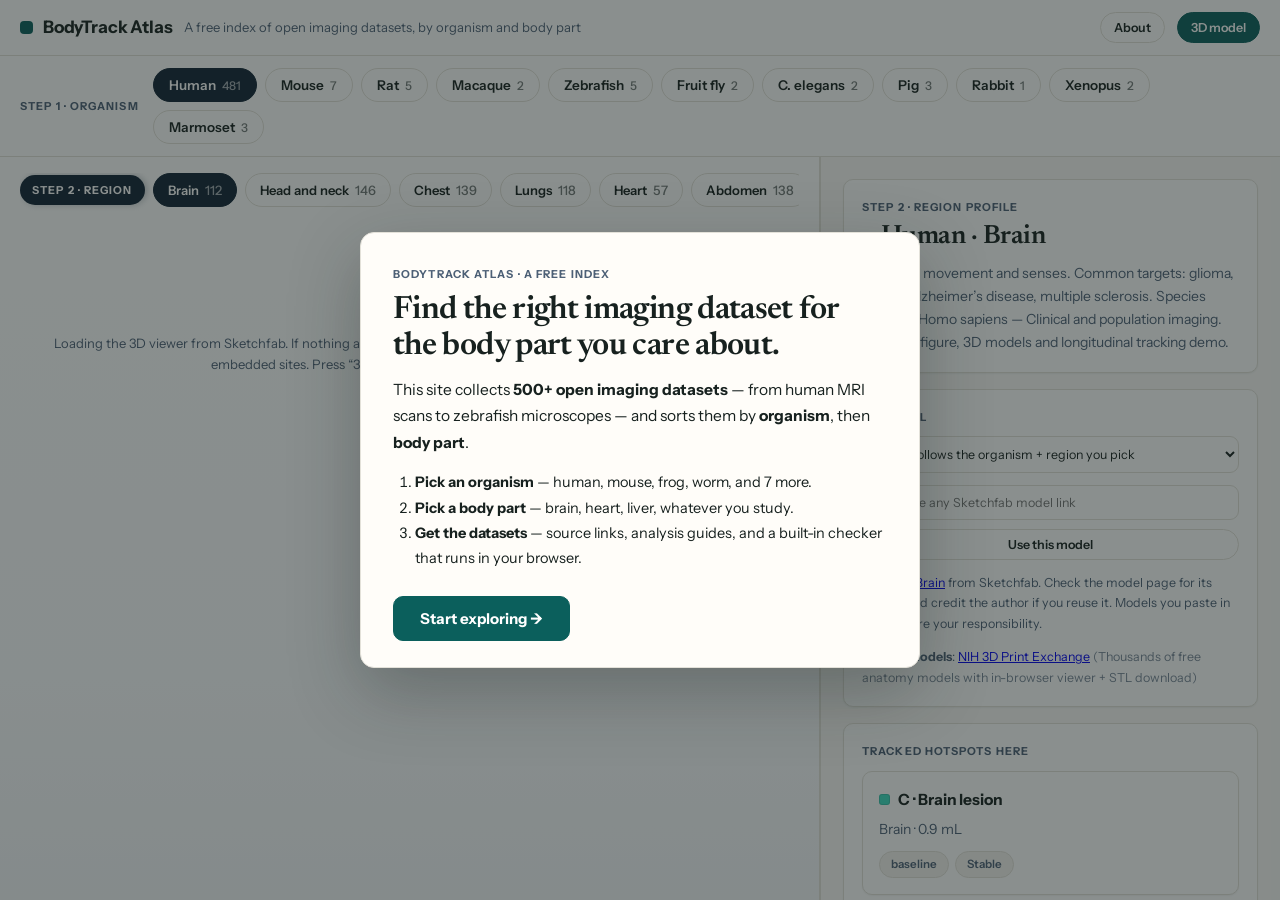
==== commit a11b1f7b: "Remove remind-me button from intro" ====
--- a/atlas.html
+++ b/atlas.html
@@ -116,7 +116,7 @@
 <li><b>Pick a body part</b> — brain, heart, liver, whatever you study.</li>
 <li><b>Get the datasets</b> — source links, analysis guides, and a built-in checker that runs in your browser.</li>
 </ol>
-<button class="introBtn" id="introNext">Start exploring →</button><button class="introSkip" id="introSkip" title="Close this time only — the intro will show again on your next visit">remind me next visit</button>
+<button class="introBtn" id="introNext">Start exploring →</button>
 </div></div>
 <div class="app is3d">
  <header class="bar"><div class="logo"><span class="orb"></span>BodyTrack Atlas</div><span class="sub">A free index of open imaging datasets, by organism and body part</span><div class="sp"></div><button id="bAbout">About</button><button id="b3d" aria-pressed="true">3D model</button><button id="bPin" aria-pressed="true">Hotspots</button><button id="bTint" aria-pressed="true">Skin</button><button id="bMus" aria-pressed="false">Muscles</button><button id="bBone" aria-pressed="false">Skeleton</button><button id="bOrg" aria-pressed="true">Organs</button><button id="bBack" aria-pressed="false">Back view</button></header>
@@ -152,6 +152,7 @@
    </div>
   </details>
    <p class="note">The built-in list names well-known public datasets as starting points. Always check each source for current access terms and licence. Entries you add are saved in this browser.</p>
+   <div class="card"><h3>Contact</h3><p class="note" style="margin:0">Spotted a broken link or want a dataset added? <a href="mailto:harshinisuresha7@gmail.com">harshinisuresha7@gmail.com</a></p></div>
   </aside>
  </div>
  <div class="wbWrap" id="wbWrap" role="dialog" aria-modal="true" aria-label="Dataset workbench"><div class="wb"><div class="wbHead"><div style="flex:1"><div style="font-size:10.5px;letter-spacing:.1em;text-transform:uppercase;color:var(--muted);font-weight:700">Dataset workbench · analyse in place</div><h2 id="wbTitle"></h2></div><button id="wbClose" aria-label="Close">Close</button></div><div class="wbBody" id="wbBody"></div></div></div>
@@ -887,7 +888,6 @@
  buildMdl();showViewers();renderOrgBtns();select(sel&&REG[sel]?sel:'brain');setT(0);
  try{if(localStorage.getItem('bodytrack_seen'))$('introWrap').classList.remove('open')}catch(e){}
  $('introNext').onclick=()=>{try{localStorage.setItem('bodytrack_seen','1')}catch(e){}$('introWrap').classList.remove('open')};
- $('introSkip').onclick=()=>$('introWrap').classList.remove('open');
  $('bAbout').onclick=()=>$('introWrap').classList.add('open');
 })();
 </script>
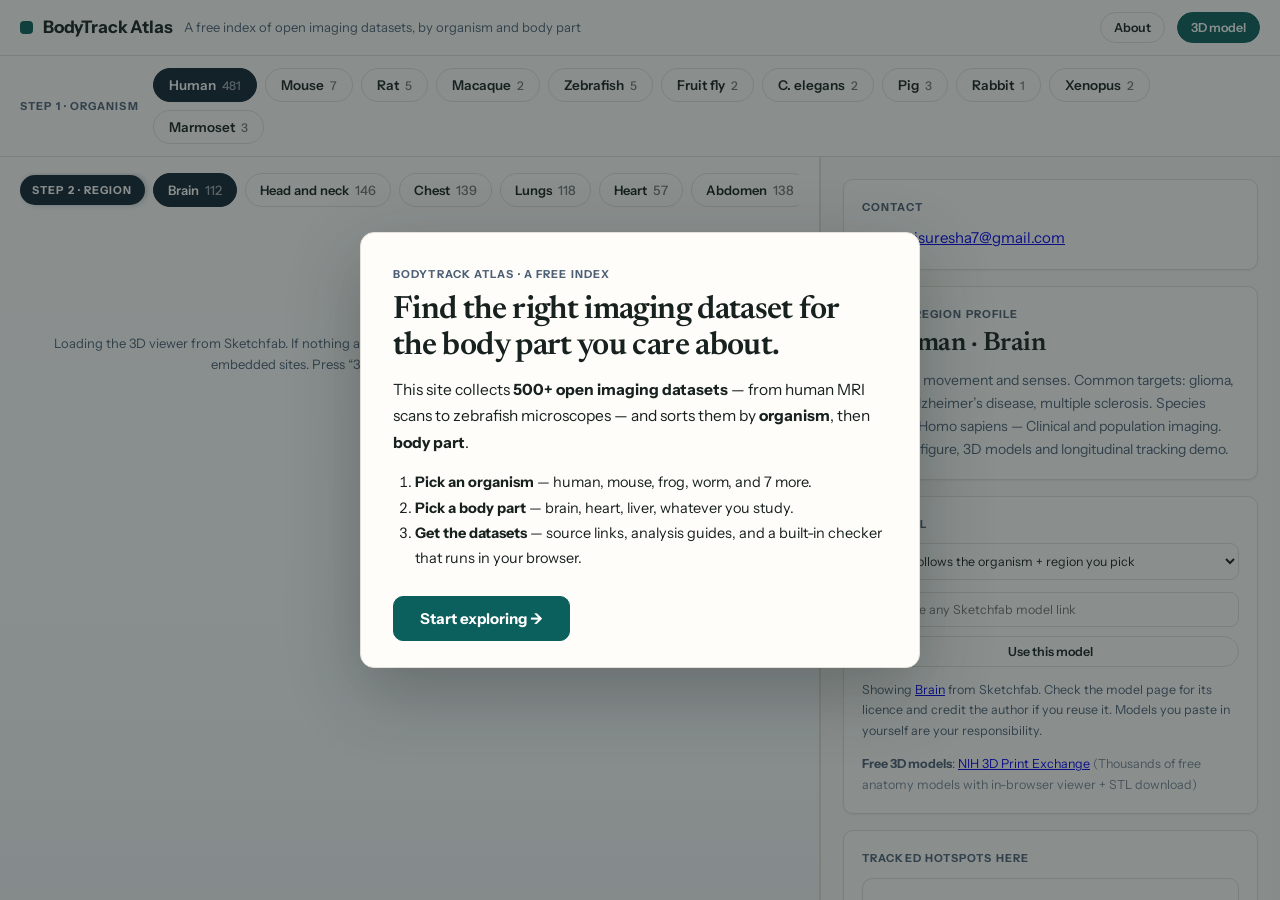
==== commit 9df68ee1: "Move Contact to top of sidebar, drop extra wording" ====
--- a/atlas.html
+++ b/atlas.html
@@ -131,6 +131,7 @@
   <div class="tlb"><button id="pl" aria-pressed="false">Play</button><div class="sl"><input type="range" id="tm" min="0" max="5" value="0" aria-label="Follow-up scan"><div class="ev" id="ev"></div></div><b id="tmL"></b></div>
  </section>
  <aside class="side">
+   <div class="card"><h3>Contact</h3><a href="mailto:harshinisuresha7@gmail.com">harshinisuresha7@gmail.com</a></div>
    <div class="card"><div style="font-size:11px;letter-spacing:.1em;text-transform:uppercase;color:var(--muted);font-weight:700;margin-bottom:6px">Step 2 · Region profile</div><h2 id="rn"></h2><p id="rd"></p></div>
   <div class="card" id="mc"><h3>3D model</h3><select id="mSel" aria-label="3D model"><option value="auto">Auto: follows the body part you pick</option><option value="mus">Muscles</option><option value="skel">Skeleton</option><option value="brain">Brain</option><option value="head">Head</option><option value="chest">Chest ribcage</option><option value="lungs">Lungs</option><option value="heart">Heart</option><option value="abdomen">Abdomen and digestive system</option><option value="liver">Liver</option><option value="stomach">Pancreas and spleen</option><option value="kidneys">Kidney</option><option value="intestines">Intestines</option><option value="spine">Spine</option><option value="joints">Knee joint</option><option value="pelvis">Pelvis</option><option value="arms">Arm</option><option value="legs">Leg bones</option></select>
    <div class="f"><input type="text" id="mU" placeholder="Or paste any Sketchfab model link" aria-label="Sketchfab model link"><button id="mB">Use this model</button></div><p class="note" id="mT"></p><div id="orgView"></div></div>
@@ -152,7 +153,6 @@
    </div>
   </details>
    <p class="note">The built-in list names well-known public datasets as starting points. Always check each source for current access terms and licence. Entries you add are saved in this browser.</p>
-   <div class="card"><h3>Contact</h3><p class="note" style="margin:0">Spotted a broken link or want a dataset added? <a href="mailto:harshinisuresha7@gmail.com">harshinisuresha7@gmail.com</a></p></div>
   </aside>
  </div>
  <div class="wbWrap" id="wbWrap" role="dialog" aria-modal="true" aria-label="Dataset workbench"><div class="wb"><div class="wbHead"><div style="flex:1"><div style="font-size:10.5px;letter-spacing:.1em;text-transform:uppercase;color:var(--muted);font-weight:700">Dataset workbench · analyse in place</div><h2 id="wbTitle"></h2></div><button id="wbClose" aria-label="Close">Close</button></div><div class="wbBody" id="wbBody"></div></div></div>
@@ -886,8 +886,8 @@
 $('mB').onclick=()=>{const m=$('mU').value.match(/[0-9a-f]{32}/i);if(!m){$('mT').textContent='That link has no Sketchfab model ID. Copy the model page address from your browser.';return}custom=[m[0].toLowerCase(),'Your model'];show3()};
  (function(){try{const h=location.hash.match(/o=([a-z]+)/),r=location.hash.match(/[?&]r=([a-z]+)/),qm=location.hash.match(/[?&]q=([^&]*)/);if(h&&ORGANISMS[h[1]]){curOrg=h[1];document.querySelector('.app').classList.toggle('nohuman',curOrg!=='human')}if(r&&(REG[r[1]]||r[1]==='all'))sel=r[1];if(qm)$('q').value=decodeURIComponent(qm[1])}catch(e){}})();
  buildMdl();showViewers();renderOrgBtns();select(sel&&REG[sel]?sel:'brain');setT(0);
- try{if(localStorage.getItem('bodytrack_seen'))$('introWrap').classList.remove('open')}catch(e){}
- $('introNext').onclick=()=>{try{localStorage.setItem('bodytrack_seen','1')}catch(e){}$('introWrap').classList.remove('open')};
+ $('introWrap').classList.add('open');
+ $('introNext').onclick=()=>$('introWrap').classList.remove('open');
  $('bAbout').onclick=()=>$('introWrap').classList.add('open');
 })();
 </script>
